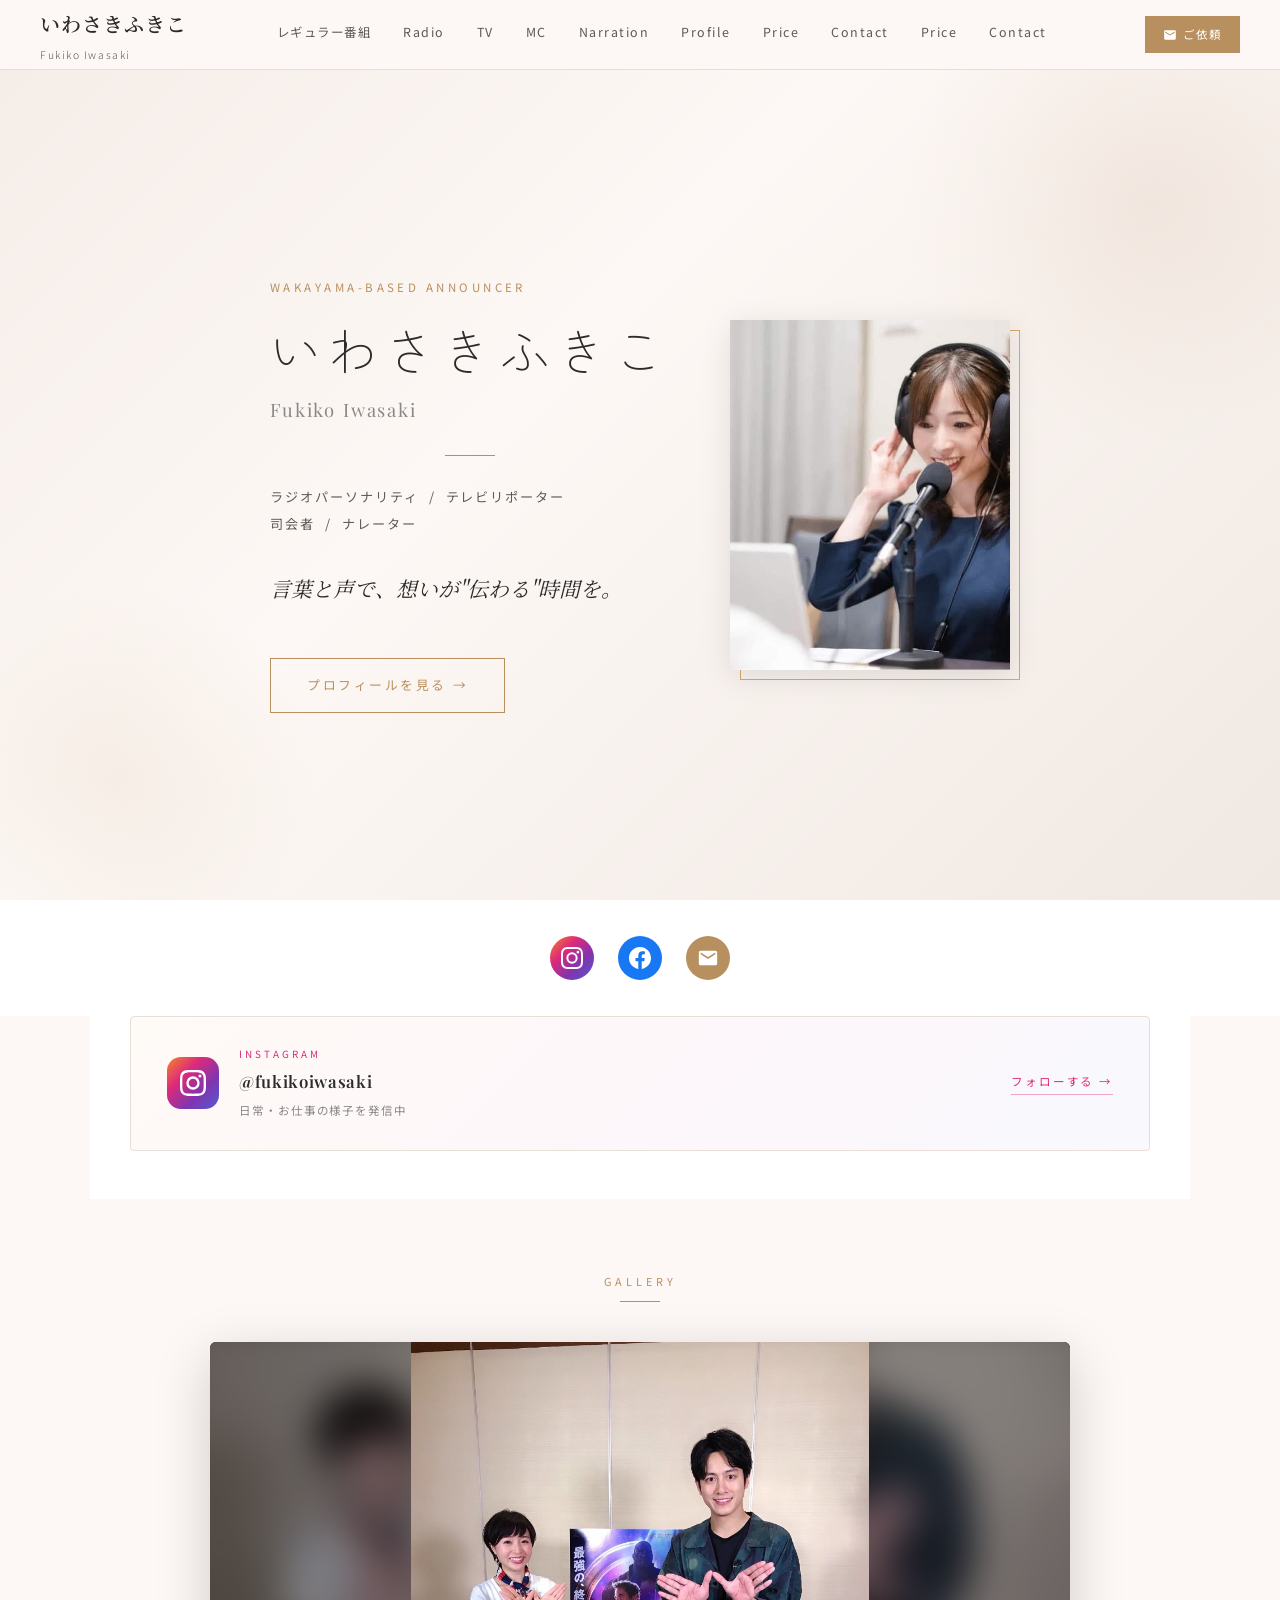
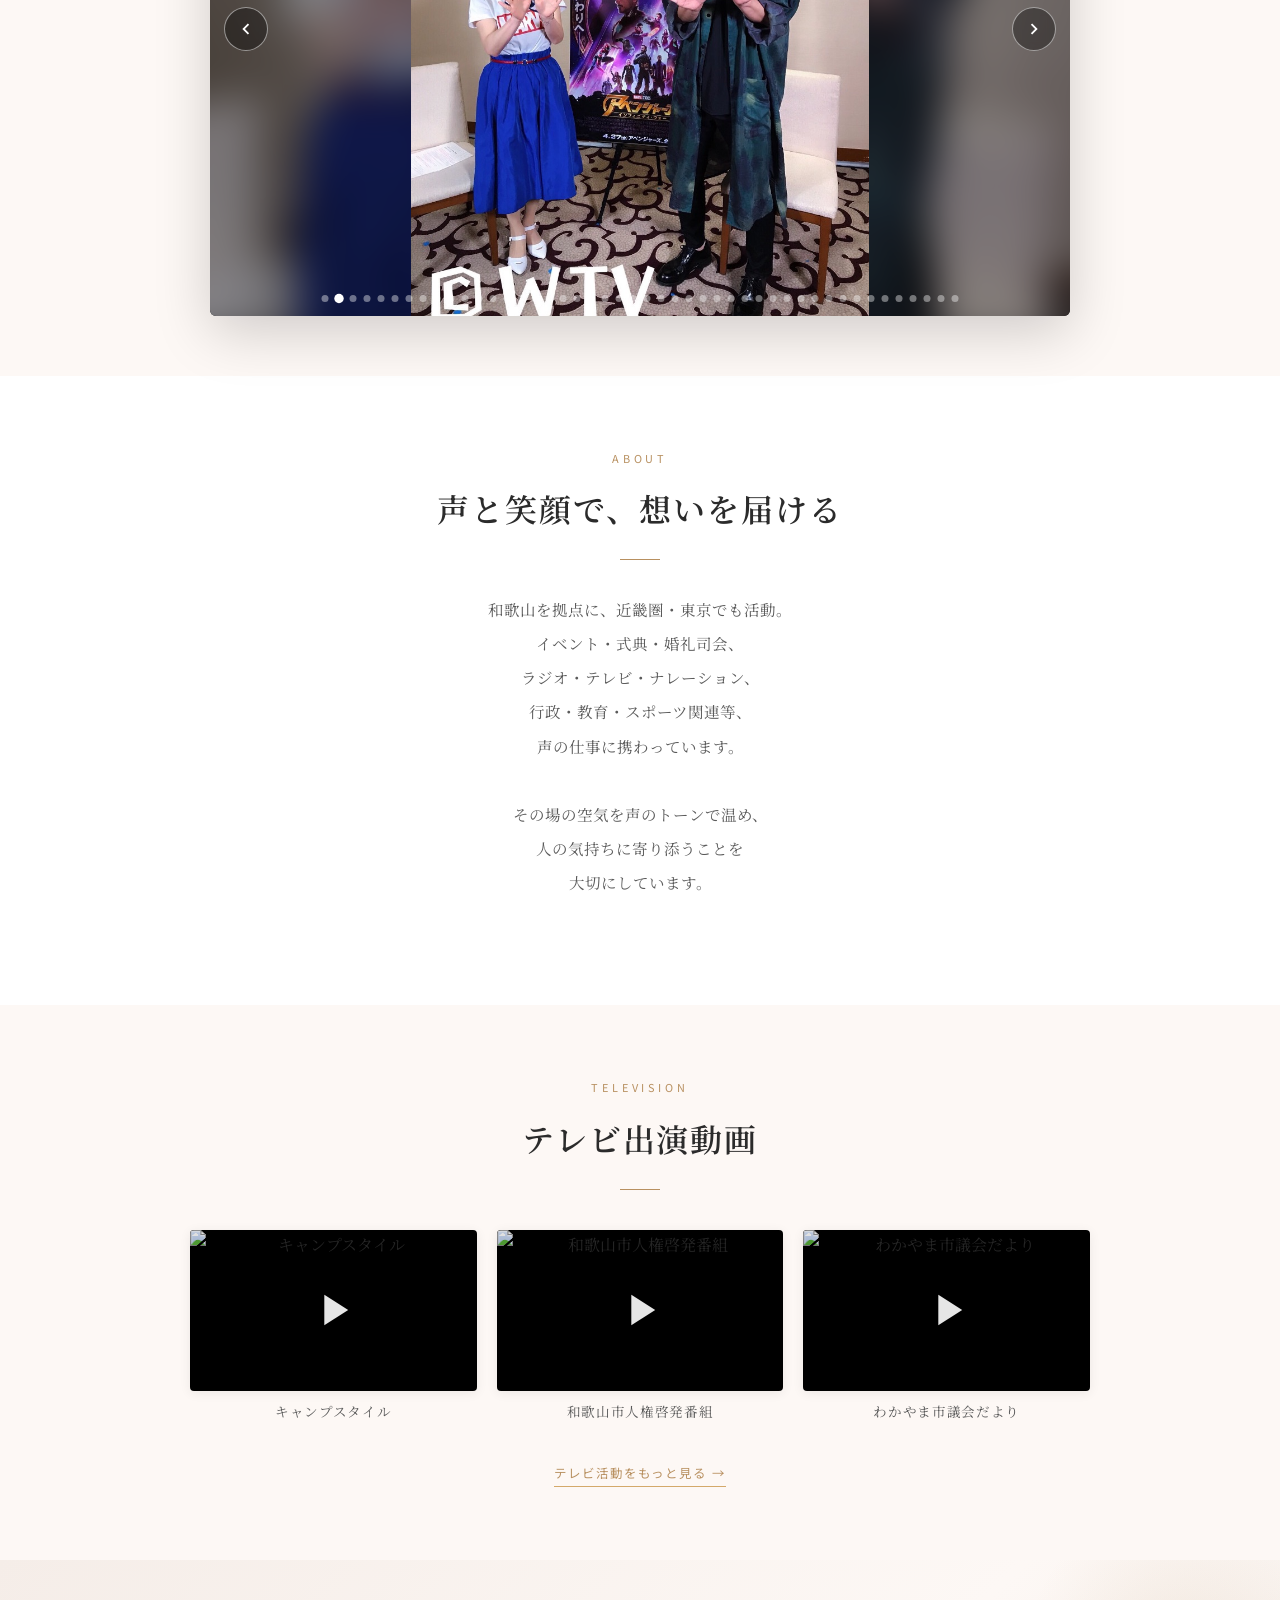
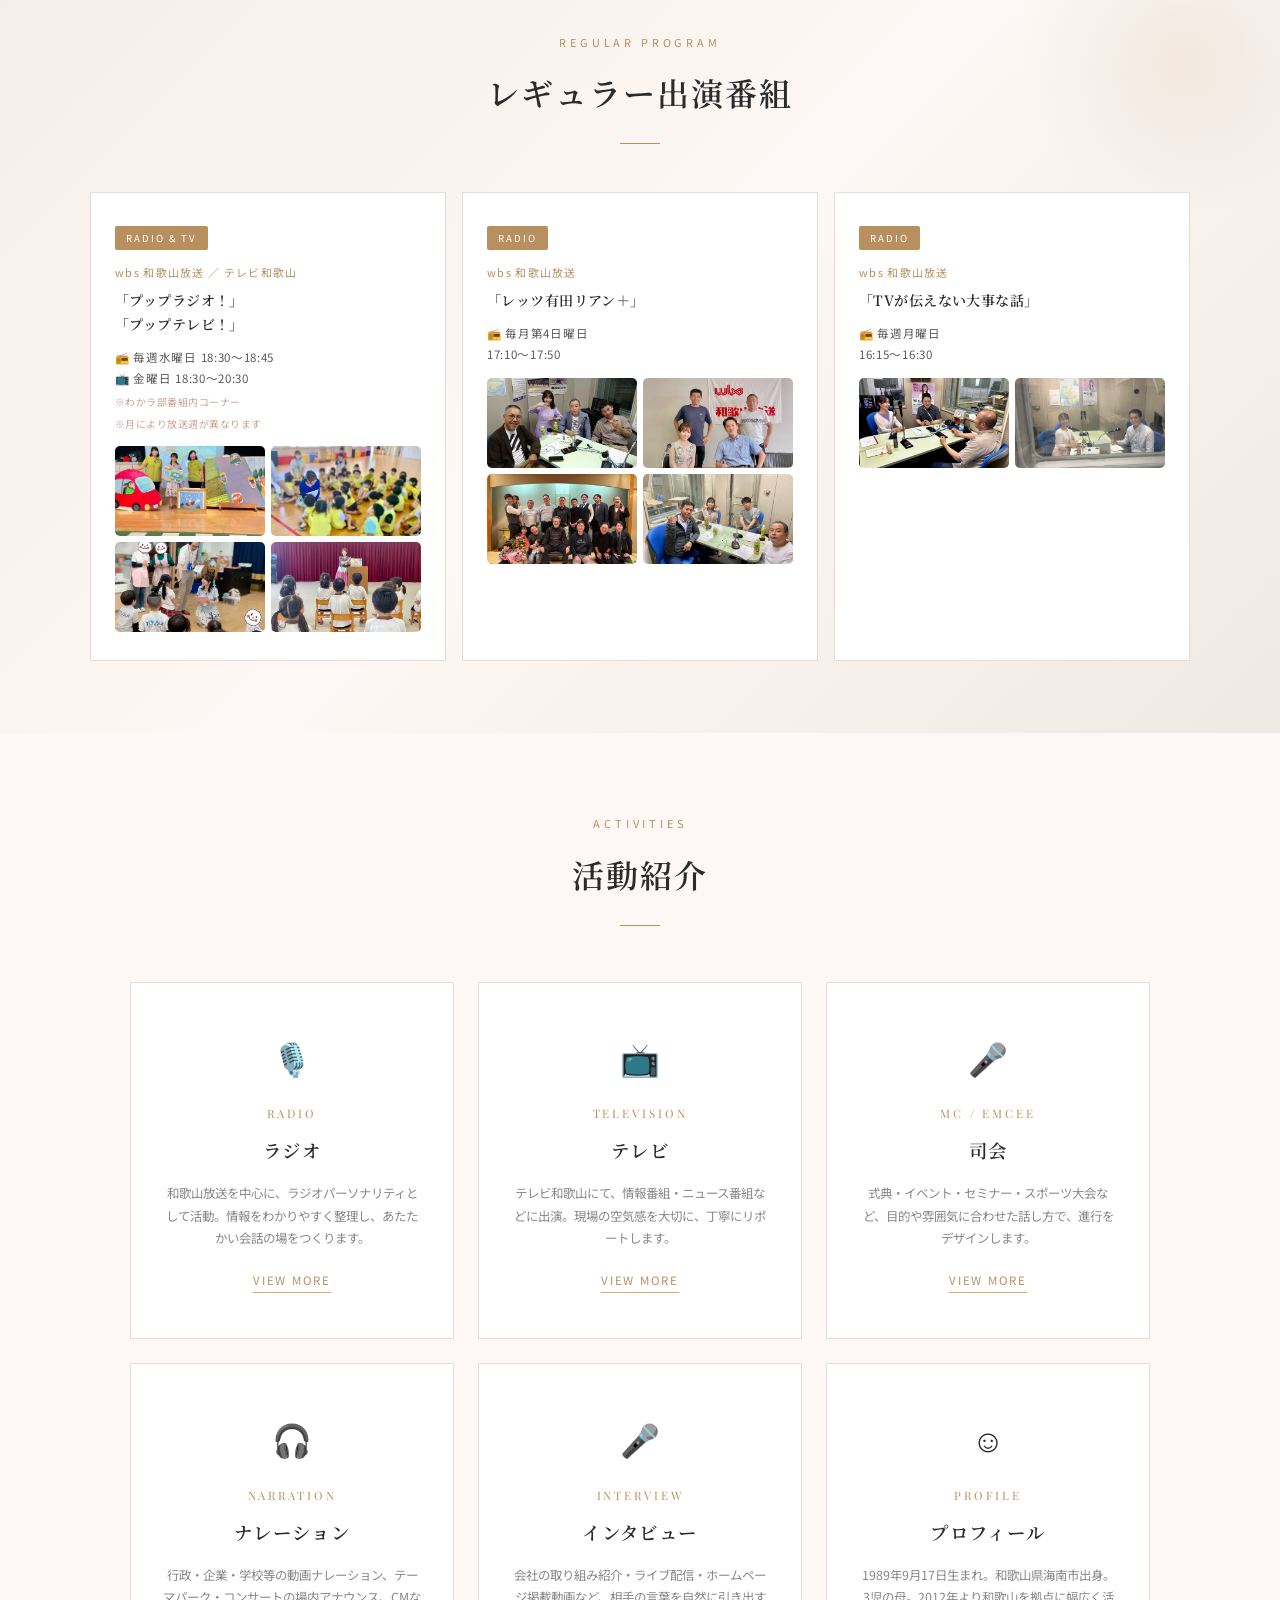
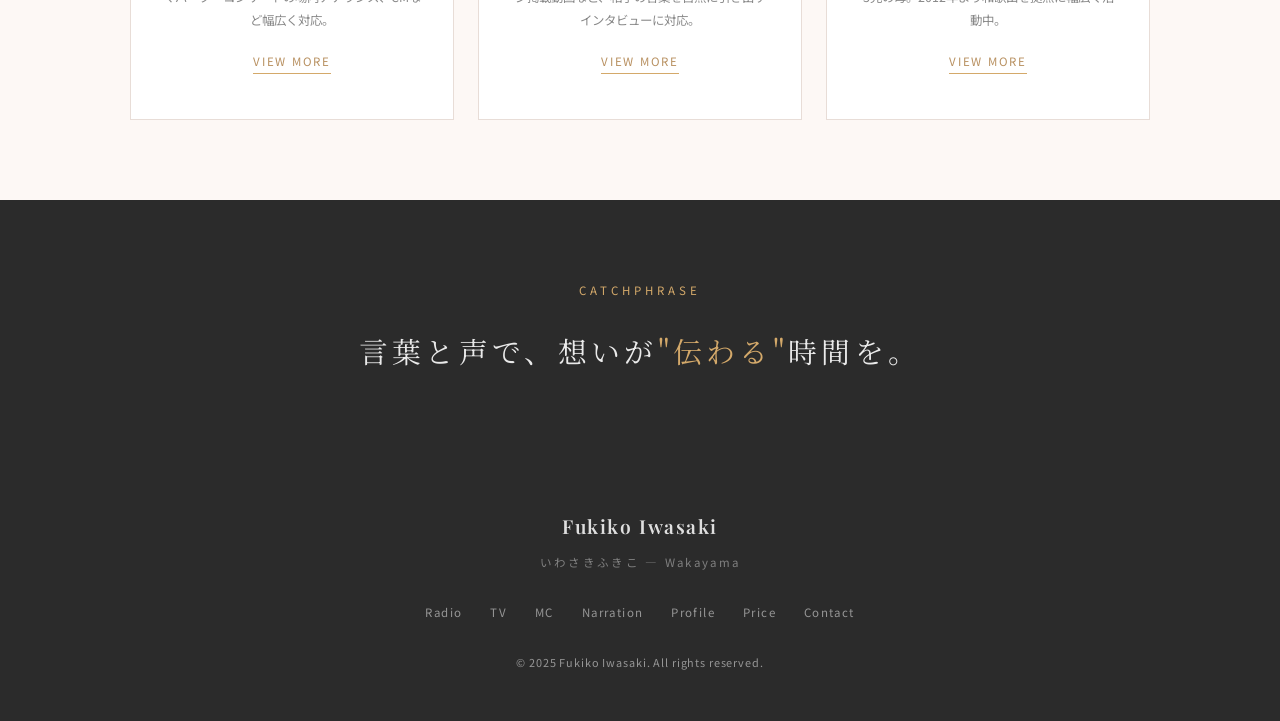
==== index.html @ 6295bc27 "fix: トップページの「じんわり」「そっと」を削除" ====
<!DOCTYPE html>
<html lang="ja">
<head>
  <meta charset="UTF-8">
  <meta name="viewport" content="width=device-width, initial-scale=1.0">
  <title>いわさきふきこ | ラジオパーソナリティ・テレビリポーター・司会者・ナレーター</title>
  <meta name="description" content="いわさきふきこ公式ウェブサイト。和歌山を拠点に、近畿圏・東京でも活動。ラジオパーソナリティ、テレビリポーター、司会者、ナレーターとして活動中。">
  <link rel="stylesheet" href="style.css">
</head>
<body>
  <!-- Navigation -->
  <nav class="site-nav" id="siteNav">
    <a href="index.html" class="nav-logo">
      いわさきふきこ
      <span>Fukiko Iwasaki</span>
    </a>
    <div class="nav-links">
      <a href="#regularProgram">レギュラー番組</a>
      <a href="radio.html">Radio</a>
      <a href="tv.html">TV</a>
      <a href="mc.html">MC</a>
      <a href="narration.html">Narration</a>
      <a href="profile.html">Profile</a>
      <a href="price.html">Price</a>
      <a href="contact.html">Contact</a>
      <a href="price.html">Price</a>
      <a href="contact.html">Contact</a>
    </div>
    <a href="contact.html" class="nav-cta"><svg xmlns="http://www.w3.org/2000/svg" viewBox="0 0 24 24"><path d="M20 4H4c-1.1 0-2 .9-2 2v12c0 1.1.9 2 2 2h16c1.1 0 2-.9 2-2V6c0-1.1-.9-2-2-2zm0 4l-8 5-8-5V6l8 5 8-5v2z"/></svg>ご依頼</a>
    <button class="nav-toggle" id="navToggle" aria-label="メニューを開く">
      <span></span><span></span><span></span>
    </button>
  </nav>
  <!-- Mobile Menu -->
  <div class="nav-mobile" id="navMobile">
    <a href="#regularProgram">Regular — レギュラー番組</a>
    <a href="radio.html">Radio — ラジオ</a>
    <a href="tv.html">TV — テレビ</a>
    <a href="mc.html">MC — 司会</a>
    <a href="narration.html">Narration — ナレーション</a>
    <a href="profile.html">Profile — プロフィール</a>
    <a href="price.html">Price — 料金</a>
    <a href="contact.html">Contact — お問い合わせ</a>
  </div>
  <div class="page-wrapper">
    <!-- Hero -->
    <section class="hero">
      <div class="hero-inner hero-with-photo">
        <div class="hero-text">
          <p class="hero-label">Wakayama-based Announcer</p>
          <h1 class="hero-name-jp">いわさきふきこ</h1>
          <p class="hero-name">Fukiko Iwasaki</p>
          <div class="hero-divider"></div>
          <p class="hero-roles">
            ラジオパーソナリティ &nbsp;/&nbsp; テレビリポーター<br>
            司会者 &nbsp;/&nbsp; ナレーター
          </p>
          <p class="hero-catchphrase">言葉と声で、想いが"伝わる"時間を。</p>
          <a href="profile.html" class="hero-cta">プロフィールを見る &rarr;</a>
        </div>
        <div class="hero-photo-wrap">
          <img src="profile-photo.jpg" alt="いわさきふきこ" class="hero-photo">
        </div>
      </div>
    </section>
    <!-- SNS Bar -->
    <div class="sns-bar">
      <a href="https://www.instagram.com/fukikoiwasaki/" class="sns-instagram" target="_blank" rel="noopener" aria-label="Instagram">
        <svg xmlns="http://www.w3.org/2000/svg" viewBox="0 0 24 24"><path d="M12 2.163c3.204 0 3.584.012 4.85.07 3.252.148 4.771 1.691 4.919 4.919.058 1.265.069 1.645.069 4.849 0 3.205-.012 3.584-.069 4.849-.149 3.225-1.664 4.771-4.919 4.919-1.266.058-1.644.07-4.85.07-3.204 0-3.584-.012-4.849-.07-3.26-.149-4.771-1.699-4.919-4.92-.058-1.265-.07-1.644-.07-4.849 0-3.204.013-3.583.07-4.849.149-3.227 1.664-4.771 4.919-4.919 1.266-.057 1.645-.069 4.849-.069zM12 0C8.741 0 8.333.014 7.053.072 2.695.272.273 2.69.073 7.052.014 8.333 0 8.741 0 12c0 3.259.014 3.668.072 4.948.2 4.358 2.618 6.78 6.98 6.98C8.333 23.986 8.741 24 12 24c3.259 0 3.668-.014 4.948-.072 4.354-.2 6.782-2.618 6.979-6.98.059-1.28.073-1.689.073-4.948 0-3.259-.014-3.667-.072-4.947-.196-4.354-2.617-6.78-6.979-6.98C15.668.014 15.259 0 12 0zm0 5.838a6.162 6.162 0 100 12.324 6.162 6.162 0 000-12.324zM12 16a4 4 0 110-8 4 4 0 010 8zm6.406-11.845a1.44 1.44 0 100 2.881 1.44 1.44 0 000-2.881z"/></svg>
      </a>
      <a href="https://www.facebook.com/fukikoiwasaki/" class="sns-facebook" target="_blank" rel="noopener" aria-label="Facebook">
        <svg xmlns="http://www.w3.org/2000/svg" viewBox="0 0 24 24"><path d="M24 12.073c0-6.627-5.373-12-12-12s-12 5.373-12 12c0 5.99 4.388 10.954 10.125 11.854v-8.385H7.078v-3.47h3.047V9.43c0-3.007 1.792-4.669 4.533-4.669 1.312 0 2.686.235 2.686.235v2.953H15.83c-1.491 0-1.956.925-1.956 1.874v2.25h3.328l-.532 3.47h-2.796v8.385C19.612 23.027 24 18.062 24 12.073z"/></svg>
      </a>
      <a href="mailto:fukikoiwasaki@yahoo.co.jp" class="sns-mail" aria-label="お問い合わせ">
        <svg xmlns="http://www.w3.org/2000/svg" viewBox="0 0 24 24"><path d="M20 4H4c-1.1 0-2 .9-2 2v12c0 1.1.9 2 2 2h16c1.1 0 2-.9 2-2V6c0-1.1-.9-2-2-2zm0 4l-8 5-8-5V6l8 5 8-5v2z"/></svg>
      </a>
    </div>

    <!-- Instagram Banner -->
    <section class="ig-banner-section fade-up">
      <a href="https://www.instagram.com/fukikoiwasaki/" target="_blank" rel="noopener" class="ig-banner-link">
        <span class="ig-banner-icon">
          <svg xmlns="http://www.w3.org/2000/svg" viewBox="0 0 24 24"><path d="M12 2.163c3.204 0 3.584.012 4.85.07 3.252.148 4.771 1.691 4.919 4.919.058 1.265.069 1.645.069 4.849 0 3.205-.012 3.584-.069 4.849-.149 3.225-1.664 4.771-4.919 4.919-1.266.058-1.644.07-4.85.07-3.204 0-3.584-.012-4.849-.07-3.26-.149-4.771-1.699-4.919-4.92-.058-1.265-.07-1.644-.07-4.849 0-3.204.013-3.583.07-4.849.149-3.227 1.664-4.771 4.919-4.919 1.266-.057 1.645-.069 4.849-.069zM12 0C8.741 0 8.333.014 7.053.072 2.695.272.273 2.69.073 7.052.014 8.333 0 8.741 0 12c0 3.259.014 3.668.072 4.948.2 4.358 2.618 6.78 6.98 6.98C8.333 23.986 8.741 24 12 24c3.259 0 3.668-.014 4.948-.072 4.354-.2 6.782-2.618 6.979-6.98.059-1.28.073-1.689.073-4.948 0-3.259-.014-3.667-.072-4.947-.196-4.354-2.617-6.78-6.979-6.98C15.668.014 15.259 0 12 0zm0 5.838a6.162 6.162 0 100 12.324 6.162 6.162 0 000-12.324zM12 16a4 4 0 110-8 4 4 0 010 8zm6.406-11.845a1.44 1.44 0 100 2.881 1.44 1.44 0 000-2.881z"/></svg>
        </span>
        <span class="ig-banner-text">
          <span class="ig-banner-label">Instagram</span>
          <span class="ig-banner-handle">@fukikoiwasaki</span>
          <span class="ig-banner-sub">日常・お仕事の様子を発信中</span>
        </span>
        <span class="ig-banner-cta">フォローする →</span>
      </a>
    </section>


    <!-- Photo Gallery -->
    <section class="photo-gallery">
      <div class="gallery-heading fade-up">
        <p class="section-label">Gallery</p>
        <div class="section-divider" style="margin: 0 auto 32px;"></div>
      </div>

      <!-- 自動スライドショー -->
      <div class="gs-slideshow" id="gallerySlideshow">
        <div class="gs-track" id="gsTrack">
          <div class="gs-slide" data-index="0"><img src="gallery-mc.jpg"         alt="イベント司会"></div>
          <div class="gs-slide" data-index="1"><img src="gallery-tv.jpg"          alt="テレビ出演"></div>
          <div class="gs-slide" data-index="2"><img src="gallery-picturebook.jpg" alt="絵本・交通安全教室"></div>
          <div class="gs-slide" data-index="3"><img src="gallery-festival.jpg"    alt="お祭り司会"></div>
          <div class="gs-slide" data-index="4"><img src="gallery-talk.jpg"        alt="トークイベント"></div>
          <div class="gs-slide" data-index="5"><img src="gallery-kids.jpg"        alt="こども園取材"></div>
          <div class="gs-slide" data-index="6"><img src="gallery-new1.jpg"        alt="講演"></div>
          <div class="gs-slide" data-index="7"><img src="gallery-new2.jpg"        alt="アドベンチャーワールド取材"></div>
          <div class="gs-slide" data-index="8"><img src="gallery-new3.jpg"        alt="婚礼司会"></div>
          <div class="gs-slide" data-index="9"><img src="gallery-new4.jpg"        alt="ラジオ収録"></div>
          <div class="gs-slide" data-index="10"><img src="gallery-new5.jpg"       alt="式典司会"></div>
          <div class="gs-slide" data-index="11"><img src="gallery-new6.jpg"       alt="ご当地キャラ集合イベント"></div>
          <div class="gs-slide" data-index="12"><img src="gallery-new7.jpg"       alt="マスコットキャラクターと"></div>
          <div class="gs-slide" data-index="13"><img src="gallery-new8.jpg"       alt="テレビ取材"></div>
          <div class="gs-slide" data-index="14"><img src="gallery-new9.jpg"       alt="イベント後ショット"></div>
          <div class="gs-slide" data-index="15"><img src="gallery-new10.jpg"      alt="トークイベント司会"></div>
          <div class="gs-slide" data-index="16"><img src="gallery-new11.jpg"      alt="ステージ司会"></div>
          <div class="gs-slide" data-index="17"><img src="gallery-new12.jpg"      alt="幼稚園 絵本読み聞かせ"></div>
          <div class="gs-slide" data-index="18"><img src="gallery-new13.jpg"      alt="KEYAKI Light Parade"></div>
          <div class="gs-slide" data-index="19"><img src="gallery-new14.jpg"      alt="えほんdeわっしょい"></div>
          <div class="gs-slide" data-index="20"><img src="gallery-new15.jpg"      alt="人権フェスタ司会"></div>
          <div class="gs-slide" data-index="21"><img src="gallery-new16.jpg"      alt="Light Parade 3人"></div>
          <div class="gs-slide" data-index="22"><img src="gallery-new17.jpg"      alt="夏祭り司会"></div>
          <div class="gs-slide" data-index="23"><img src="gallery-new18.jpg"      alt="幼稚園 絵本読み聞かせ2"></div>
          <div class="gs-slide" data-index="24"><img src="gallery-new19.jpg"      alt="イベント司会"></div>
          <div class="gs-slide" data-index="25"><img src="gallery-new20.jpg"      alt="トークイベント"></div>
          <div class="gs-slide" data-index="26"><img src="gallery-new21.jpg"      alt="SAGA2024 選手団結団式"></div>
          <div class="gs-slide" data-index="27"><img src="gallery-new22.jpg"      alt="イベント出演者と"></div>
          <div class="gs-slide" data-index="28"><img src="gallery-new23.jpg"      alt="式典・祝賀会司会"></div>
          <div class="gs-slide" data-index="29"><img src="gallery-new24.jpg"      alt="演者さんと2ショット"></div>
          <div class="gs-slide" data-index="30"><img src="gallery-new25.jpg"      alt="テレビ取材 屋外"></div>
          <div class="gs-slide" data-index="31"><img src="gallery-new26.jpg"      alt="撮影メンバーと集合"></div>
          <div class="gs-slide" data-index="32"><img src="gallery-new27.jpg"      alt="イベント参加者と集合"></div>
          <div class="gs-slide" data-index="33"><img src="gallery-new28.jpg"      alt="国民スポーツ大会 結団式司会"></div>
          <div class="gs-slide" data-index="34"><img src="gallery-new29.jpg"      alt="カイロスロケット打上げ応援会"></div>
          <div class="gs-slide" data-index="35"><img src="gallery-new30.jpg"      alt="講演会 ゲストと"></div>
          <div class="gs-slide" data-index="36"><img src="gallery-new31.jpg"       alt="キャンプ取材"></div>
          <div class="gs-slide" data-index="37"><img src="gallery-new32.jpg"       alt="原口文仁トークイベント司会"></div>
          <div class="gs-slide" data-index="38"><img src="gallery-new33.jpg"       alt="式典ステージ司会"></div>
          <div class="gs-slide" data-index="39"><img src="gallery-new34.jpg"       alt="こども体験フェスティバル司会"></div>
          <div class="gs-slide" data-index="40"><img src="gallery-new35.jpg"       alt="下津ふるさとまつり 浴衣司会"></div>
          <div class="gs-slide" data-index="41"><img src="gallery-new36.jpg"       alt="イベント司会"></div>
          <div class="gs-slide" data-index="42"><img src="gallery-new37.jpg"       alt="祝賀会会場 マイク"></div>
          <div class="gs-slide" data-index="43"><img src="gallery-new38.jpg"       alt="フェスタルーチェ点灯式 司会"></div>
          <div class="gs-slide" data-index="44"><img src="gallery-new39.jpg"       alt="夏祭り 浴衣司会 笑顔"></div>
          <div class="gs-slide" data-index="45"><img src="gallery-new40.jpg"       alt="結成60周年記念祝賀会 会場"></div>
        </div>
        <!-- Prev / Next ボタン -->
        <button class="gs-btn gs-prev" id="gsPrev" aria-label="前へ">
          <svg viewBox="0 0 24 24"><path d="M15.41 7.41L14 6l-6 6 6 6 1.41-1.41L10.83 12z"/></svg>
        </button>
        <button class="gs-btn gs-next" id="gsNext" aria-label="次へ">
          <svg viewBox="0 0 24 24"><path d="M10 6L8.59 7.41 13.17 12l-4.58 4.59L10 18l6-6z"/></svg>
        </button>
        <!-- ドットインジケーター -->
        <div class="gs-dots" id="gsDots"></div>
      </div><!-- /.gs-slideshow -->
    </section>
    <!-- About -->
    <section style="background: #fff; padding: 72px 40px; text-align: center;">
      <div style="max-width: 680px; margin: 0 auto;" class="fade-up">
        <p class="section-label">About</p>
        <h2 class="section-title">声と笑顔で、想いを届ける</h2>
        <div class="section-divider" style="margin: 0 auto 32px;"></div>
        <p style="font-family: var(--font-serif); font-size: 0.97rem; line-height: 2.2; color: var(--color-mid);">
          和歌山を拠点に、近畿圏・東京でも活動。<br>
          イベント・式典・婚礼司会、<br>
          ラジオ・テレビ・ナレーション、<br>
          行政・教育・スポーツ関連等、<br>
          声の仕事に携わっています。<br><br>
          その場の空気を声のトーンで温め、<br>
          人の気持ちに寄り添うことを<br>
          大切にしています。<br><br>

        </p>
      </div>
    </section>
    <!-- TV Videos Section -->
    <section class="tv-videos-section fade-up">
      <div class="tv-videos-inner">
        <div class="tv-videos-heading">
          <p class="section-label">Television</p>
          <h2 class="section-title">テレビ出演動画</h2>
          <div class="section-divider" style="margin: 0 auto 40px;"></div>
        </div>
        <div class="tv-videos-grid">
          <a href="https://www.youtube.com/watch?v=9A5TrzxGMJI" target="_blank" rel="noopener" class="tv-video-item">
            <div class="tv-video-thumb">
              <img src="https://img.youtube.com/vi/9A5TrzxGMJI/mqdefault.jpg" alt="キャンプスタイル" loading="lazy">
              <span class="tv-video-play"><svg viewBox="0 0 24 24"><path d="M8 5v14l11-7z"/></svg></span>
            </div>
            <p class="tv-video-title">キャンプスタイル</p>
          </a>
          <a href="https://www.youtube.com/watch?v=K-tqd8kONOc" target="_blank" rel="noopener" class="tv-video-item">
            <div class="tv-video-thumb">
              <img src="https://img.youtube.com/vi/K-tqd8kONOc/mqdefault.jpg" alt="和歌山市人権啓発番組" loading="lazy">
              <span class="tv-video-play"><svg viewBox="0 0 24 24"><path d="M8 5v14l11-7z"/></svg></span>
            </div>
            <p class="tv-video-title">和歌山市人権啓発番組</p>
          </a>
          <a href="https://www.youtube.com/watch?v=W4MtLorRg-Q" target="_blank" rel="noopener" class="tv-video-item">
            <div class="tv-video-thumb">
              <img src="https://img.youtube.com/vi/W4MtLorRg-Q/mqdefault.jpg" alt="わかやま市議会だより" loading="lazy">
              <span class="tv-video-play"><svg viewBox="0 0 24 24"><path d="M8 5v14l11-7z"/></svg></span>
            </div>
            <p class="tv-video-title">わかやま市議会だより</p>
          </a>
        </div>
        <div style="text-align:center; margin-top: 36px;">
          <a href="tv.html" class="tv-videos-more">テレビ活動をもっと見る &rarr;</a>
        </div>
      </div>
    </section>

    <!-- Regular Program Section -->
    <section class="regular-program-section" id="regularProgram">
      <div class="regular-program-inner">
        <div class="regular-program-heading fade-up">
          <p class="section-label">Regular Program</p>
          <h2 class="section-title">レギュラー出演番組</h2>
          <div class="section-divider" style="margin: 0 auto;"></div>
        </div>

        <!-- 番組カード3枚（クリックでモーダルオープン） -->
        <div class="program-trigger-area">

          <!-- プップ（ラジオ＋TV） -->
          <div class="program-trigger-card fade-up" id="triggerPupp">
            <span class="ptc-badge b-radio">RADIO &amp; TV</span>
            <p class="ptc-station">wbs 和歌山放送 ／ テレビ和歌山</p>
            <p class="ptc-title">「プップラジオ！」<br>「プップテレビ！」</p>
            <p class="ptc-airtime">📻 毎週水曜日 18:30〜18:45<br>📺 金曜日 18:30〜20:30</p>
            <p class="ptc-note">※わかラ部番組内コーナー</p>
            <p class="ptc-note">※月により放送週が異なります</p>
            <div class="ptc-photos">
              <img src="pupp-photo-1.jpg" alt="和歌山県交通安全教室講師　島田先生　西浦先生" loading="lazy">
              <img src="pupp-photo-2.jpg" alt="こどもたちへのインタビュー" loading="lazy">
              <img src="pupp-photo-3.jpg" alt="こどもたちへのインタビュー" loading="lazy">
              <img src="pupp-photo-4.jpg" alt="交通安全紙芝居" loading="lazy">
            </div>
          </div>

          <!-- レッツ有田リアン -->
          <div class="program-trigger-card fade-up" id="triggerArida">
            <span class="ptc-badge b-radio">RADIO</span>
            <p class="ptc-station">wbs 和歌山放送</p>
            <p class="ptc-title">「レッツ有田リアン＋」</p>
            <p class="ptc-airtime">📻 毎月第4日曜日<br>17:10〜17:50</p>
            <div class="ptc-photos">
              <img src="arida-photo-1.jpg" alt="レッツ有田リアン スタジオ収録" loading="lazy">
              <img src="arida-photo-2.jpg" alt="レッツ有田リアン wbs" loading="lazy">
              <img src="arida-photo-3.jpg" alt="レッツ有田リアン 集合写真" loading="lazy">
              <img src="arida-photo-4.jpg" alt="レッツ有田リアン スタジオ2" loading="lazy">
            </div>
          </div>

          <!-- TVが伝えない大事な話 -->
          <div class="program-trigger-card assist-card fade-up" id="triggerTV">
            <span class="ptc-badge b-radio">RADIO</span>
            <p class="ptc-station">wbs 和歌山放送</p>
            <p class="ptc-title">「TVが伝えない大事な話」</p>
            <p class="ptc-airtime">📻 毎週月曜日<br>16:15〜16:30</p>
            <div class="ptc-photos">
              <img src="tv-photo-1.jpg" alt="ラジオ収録風景" loading="lazy">
              <img src="tv-photo-2.jpg" alt="ゲストの皆さんと" loading="lazy">
            </div>
          </div>

        </div>


      </div>
    </section>

    <!-- Category Cards -->
    <section class="categories">
      <div class="categories-heading fade-up">
        <p class="section-label">Activities</p>
        <h2 class="section-title">活動紹介</h2>
        <div class="section-divider" style="margin: 0 auto;"></div>
      </div>
      <div class="categories-grid">
        <a href="radio.html" class="cat-card fade-up">
          <span class="cat-card-icon">🎙️</span>
          <p class="cat-card-en">Radio</p>
          <h3 class="cat-card-title">ラジオ</h3>
          <p class="cat-card-desc">和歌山放送を中心に、ラジオパーソナリティとして活動。情報をわかりやすく整理し、あたたかい会話の場をつくります。</p>
          <span class="cat-card-arrow">VIEW MORE</span>
        </a>
        <a href="tv.html" class="cat-card fade-up">
          <span class="cat-card-icon">📺</span>
          <p class="cat-card-en">Television</p>
          <h3 class="cat-card-title">テレビ</h3>
          <p class="cat-card-desc">テレビ和歌山にて、情報番組・ニュース番組などに出演。現場の空気感を大切に、丁寧にリポートします。</p>
          <span class="cat-card-arrow">VIEW MORE</span>
        </a>
        <a href="mc.html" class="cat-card fade-up">
          <span class="cat-card-icon">🎤</span>
          <p class="cat-card-en">MC / Emcee</p>
          <h3 class="cat-card-title">司会</h3>
          <p class="cat-card-desc">式典・イベント・セミナー・スポーツ大会など、目的や雰囲気に合わせた話し方で、進行をデザインします。</p>
          <span class="cat-card-arrow">VIEW MORE</span>
        </a>
        <a href="narration.html" class="cat-card fade-up">
          <span class="cat-card-icon">🎧</span>
          <p class="cat-card-en">Narration</p>
          <h3 class="cat-card-title">ナレーション</h3>
          <p class="cat-card-desc">行政・企業・学校等の動画ナレーション、テーマパーク・コンサートの場内アナウンス、CMなど幅広く対応。</p>
          <span class="cat-card-arrow">VIEW MORE</span>
        </a>
        <a href="interview.html" class="cat-card fade-up">
          <span class="cat-card-icon">🎤</span>
          <p class="cat-card-en">Interview</p>
          <h3 class="cat-card-title">インタビュー</h3>
          <p class="cat-card-desc">会社の取り組み紹介・ライブ配信・ホームページ掲載動画など、相手の言葉を自然に引き出すインタビューに対応。</p>
          <span class="cat-card-arrow">VIEW MORE</span>
        </a>

        <a href="profile.html" class="cat-card fade-up">
          <span class="cat-card-icon">☺️</span>
          <p class="cat-card-en">Profile</p>
          <h3 class="cat-card-title">プロフィール</h3>
          <p class="cat-card-desc">1989年9月17日生まれ。和歌山県海南市出身。3児の母。2012年より和歌山を拠点に幅広く活動中。</p>
          <span class="cat-card-arrow">VIEW MORE</span>
        </a>
      </div>
    </section>
    <!-- Catchphrase Banner -->
    <section style="background: var(--color-charcoal); padding: 80px 40px; text-align: center;">
      <div class="fade-up">
        <p style="font-family: var(--font-sans); font-size: 0.72rem; letter-spacing: 0.35em; color: var(--color-gold-lt); margin-bottom: 20px;">CATCHPHRASE</p>
        <p style="font-family: var(--font-serif); font-size: clamp(1.2rem, 3vw, 1.8rem); color: rgba(255,255,255,0.9); letter-spacing: 0.15em; line-height: 2;">
          言葉と声で、想いが<span style="color: var(--color-gold-lt);">"伝わる"</span>時間を。
        </p>
      </div>
    </section>
  </div>
  <!-- Footer -->
  <footer class="site-footer">
    <p class="footer-name">Fukiko Iwasaki</p>
    <p class="footer-title">いわさきふきこ — Wakayama</p>
    <nav class="footer-links">
      <a href="radio.html">Radio</a>
      <a href="tv.html">TV</a>
      <a href="mc.html">MC</a>
      <a href="narration.html">Narration</a>
      <a href="profile.html">Profile</a>
      <a href="price.html">Price</a>
      <a href="contact.html">Contact</a>
    </nav>
    <p class="footer-copy">&copy; 2025 Fukiko Iwasaki. All rights reserved.</p>
  </footer>
  <!-- Regular Program Modal -->
  <div class="program-modal-overlay" id="programModalOverlay">
    <div class="program-modal" id="programModal">

      <!-- ヘッダー -->
      <div class="program-modal-header">
        <div class="program-modal-header-text">
          <span class="program-modal-header-en">Regular Program</span>
          <span class="program-modal-header-ja">レギュラー出演番組</span>
        </div>
        <button class="program-modal-close" id="closeProgramModal" aria-label="閉じる">&times;</button>
      </div>

      <!-- コンテンツ -->
      <div class="program-modal-body">

        <!-- プップ（ラジオ・テレビ 2行） -->
        <div class="modal-pupp-wrap">
          <!-- ラジオ行 -->
          <div class="modal-pupp-row">
            <div class="modal-pupp-info">
              <span class="modal-pupp-badge b-radio">RADIO</span>
              <p class="modal-pupp-station">wbs 和歌山放送</p>
              <p class="modal-pupp-title">「プップラジオ！〜たのしくこうつうあんぜん〜」</p>
            </div>
            <div class="modal-pupp-airtime">
              <p class="modal-pupp-day">毎週水曜日</p>
              <p class="modal-pupp-time">18:30 〜 18:45</p>
            </div>
          </div>
          <!-- ラジオ写真 -->
          <div class="modal-pupp-photos">
            <img src="pupp-photo-2.jpg" alt="こどもたちへのインタビュー" loading="lazy">
            <img src="pupp-photo-3.jpg" alt="こどもたちへのインタビュー" loading="lazy">
          </div>
          <!-- テレビ行 -->
          <div class="modal-pupp-row">
            <div class="modal-pupp-info">
              <span class="modal-pupp-badge b-tv">TV</span>
              <p class="modal-pupp-station">テレビ和歌山「わかラ部」</p>
              <p class="modal-pupp-title">「プップテレビ！〜たのしくこうつうあんぜん〜」</p>
              <p class="modal-pupp-note">※わかラ部番組内コーナー</p>
              <p class="modal-pupp-note modal-pupp-note--caution">※月により放送週が異なります</p>
            </div>
            <div class="modal-pupp-airtime">
              <p class="modal-pupp-day">金曜日</p>
              <p class="modal-pupp-time">18:30 〜 20:30</p>
            </div>
          </div>
          <!-- テレビ写真 -->
          <div class="modal-pupp-photos">
            <img src="pupp-photo-1.jpg" alt="和歌山県交通安全教室講師　島田先生　西浦先生" loading="lazy">
            <img src="pupp-photo-4.jpg" alt="交通安全紙芝居" loading="lazy">
          </div>
        </div>

        <!-- レッツ有田リアン ＋ TVが伝えない（横2列） -->
        <div class="modal-card-grid">

          <div class="modal-card radio-card">
            <span class="modal-card-badge b-radio">RADIO</span>
            <p class="modal-card-station">wbs 和歌山放送</p>
            <p class="modal-card-title">「レッツ有田リアン＋」</p>
            <p class="modal-card-airtime">毎月第4日曜日<br>17:10 〜 17:50</p>
          </div>

          <div class="modal-card assist-card">
            <span class="modal-card-badge b-radio">RADIO</span>
            <p class="modal-card-station">wbs 和歌山放送</p>
            <p class="modal-card-title">「TVが伝えない大事な話」</p>
            <p class="modal-card-airtime">毎週月曜日<br>16:15 〜 16:30</p>
          </div>

        </div>
      </div><!-- /.program-modal-body -->
    </div><!-- /.program-modal -->
  </div><!-- /.program-modal-overlay -->

  <!-- Enhanced Lightbox -->
  <div class="gallery-lightbox" id="galleryLightbox">
    <div class="glb-backdrop" id="glbBackdrop"></div>
    <div class="glb-content">
      <button class="glb-close" id="lightboxClose">
        <svg viewBox="0 0 24 24"><path d="M19 6.41L17.59 5 12 10.59 6.41 5 5 6.41 10.59 12 5 17.59 6.41 19 12 13.41 17.59 19 19 17.59 13.41 12z"/></svg>
      </button>
      <button class="glb-nav glb-prev" id="lightboxPrev">
        <svg viewBox="0 0 24 24"><path d="M15.41 7.41L14 6l-6 6 6 6 1.41-1.41L10.83 12z"/></svg>
      </button>
      <div class="glb-img-wrap">
        <img src="" alt="" id="lightboxImg">
      </div>
      <button class="glb-nav glb-next" id="lightboxNext">
        <svg viewBox="0 0 24 24"><path d="M10 6L8.59 7.41 13.17 12l-4.58 4.59L10 18l6-6z"/></svg>
      </button>
      <div class="glb-footer">
        <p class="glb-caption" id="lightboxCaption"></p>
        <span class="glb-counter" id="lightboxCounter"></span>
      </div>
    </div>
  </div>
  <script>

    // ============================================================
    //  Regular Program Modal
    // ============================================================
    //  番組カード写真ライトボックス
    // ============================================================
    (function() {
      const lightbox  = document.getElementById('galleryLightbox');
      const lbImg     = document.getElementById('lightboxImg');
      const lbCaption = document.getElementById('lightboxCaption');
      const lbCounter = document.getElementById('lightboxCounter');
      const lbClose   = document.getElementById('lightboxClose');
      const lbPrev    = document.getElementById('lightboxPrev');
      const lbNext    = document.getElementById('lightboxNext');
      const lbBackdrop = document.getElementById('glbBackdrop');

      // カード内すべての .ptc-photos img を1つの配列にまとめる
      let ptcImgs = [];
      let ptcIndex = 0;

      function buildPtcList() {
        ptcImgs = [...document.querySelectorAll('.ptc-photos img')];
      }

      function openPtcLightbox(index) {
        buildPtcList();
        if (!ptcImgs[index]) return;
        ptcIndex = index;
        lbImg.src     = ptcImgs[index].src;
        lbImg.alt     = ptcImgs[index].alt;
        lbCaption.textContent = '';
        lbCounter.textContent = (ptcIndex + 1) + ' / ' + ptcImgs.length;
        lightbox.classList.add('active');
        document.body.style.overflow = 'hidden';
      }
      function closePtcLightbox() {
        lightbox.classList.remove('active');
        document.body.style.overflow = '';
      }
      function showPtcPrev() {
        buildPtcList();
        openPtcLightbox((ptcIndex - 1 + ptcImgs.length) % ptcImgs.length);
      }
      function showPtcNext() {
        buildPtcList();
        openPtcLightbox((ptcIndex + 1) % ptcImgs.length);
      }

      // 各写真にクリックイベントを付与（カード全体クリックは無効）
      document.querySelectorAll('.program-trigger-card').forEach(card => {
        // カード全体クリックは何もしない（伝播を止める）
        card.style.cursor = 'default';
      });
      document.querySelectorAll('.ptc-photos img').forEach((img, i) => {
        img.style.cursor = 'zoom-in';
        img.addEventListener('click', (e) => {
          e.stopPropagation();
          buildPtcList();
          const idx = ptcImgs.indexOf(img);
          openPtcLightbox(idx >= 0 ? idx : i);
        });
      });

      // ライトボックスが既にギャラリー用に使われている場合と共存するため
      // close/prev/next は既存のものをそのまま流用
      // ただし ptc用として上書きして動作させる
      lbClose.addEventListener('click', (e)  => { e.stopPropagation(); closePtcLightbox(); });
      lbBackdrop.addEventListener('click', ()  => closePtcLightbox());
      lbPrev.addEventListener('click', (e)    => { e.stopPropagation(); showPtcPrev(); });
      lbNext.addEventListener('click', (e)    => { e.stopPropagation(); showPtcNext(); });

      document.addEventListener('keydown', (e) => {
        if (!lightbox.classList.contains('active')) return;
        if (e.key === 'Escape')     closePtcLightbox();
        if (e.key === 'ArrowLeft')  showPtcPrev();
        if (e.key === 'ArrowRight') showPtcNext();
      });

      // スワイプ対応
      let txStart = 0;
      lightbox.addEventListener('touchstart', (e) => { txStart = e.touches[0].clientX; }, { passive: true });
      lightbox.addEventListener('touchend',   (e) => {
        const dx = e.changedTouches[0].clientX - txStart;
        if (Math.abs(dx) > 50) dx < 0 ? showPtcNext() : showPtcPrev();
      });
    })();

    // ============================================================
    //  Gallery Slideshow（自動スライド＋ライトボックス）
    // ============================================================
    (function() {
      const track    = document.getElementById('gsTrack');
      const slides   = [...track.querySelectorAll('.gs-slide')];
      const dotsWrap = document.getElementById('gsDots');
      const btnPrev  = document.getElementById('gsPrev');
      const btnNext  = document.getElementById('gsNext');
      const lightbox  = document.getElementById('galleryLightbox');
      const lbImg     = document.getElementById('lightboxImg');
      const lbCaption = document.getElementById('lightboxCaption');
      const lbCounter = document.getElementById('lightboxCounter');
      const lbClose   = document.getElementById('lightboxClose');
      const lbPrev    = document.getElementById('lightboxPrev');
      const lbNext    = document.getElementById('lightboxNext');
      const lbBackdrop = document.getElementById('glbBackdrop');

      const TOTAL    = slides.length;
      const INTERVAL = 4000; // 4秒ごとに切り替え
      let current    = 0;
      let timer      = null;
      let isLbOpen   = false;

      // ---- ドット生成 ----
      slides.forEach((_, i) => {
        const d = document.createElement('button');
        d.className = 'gs-dot' + (i === 0 ? ' active' : '');
        d.setAttribute('aria-label', (i + 1) + '枚目');
        d.addEventListener('click', () => goTo(i));
        dotsWrap.appendChild(d);
      });
      const dots = [...dotsWrap.querySelectorAll('.gs-dot')];

      // ---- スライド切り替え ----
      function goTo(index, dir) {
        const prev = current;
        current = (index + TOTAL) % TOTAL;
        if (prev === current) return;

        const leaving  = slides[prev];
        const entering = slides[current];
        const d = (dir !== undefined) ? dir : (current > prev ? 1 : -1);

        entering.classList.add(d > 0 ? 'gs-enter-right' : 'gs-enter-left');
        entering.classList.add('gs-active-next');

        requestAnimationFrame(() => {
          requestAnimationFrame(() => {
            leaving.classList.add(d > 0 ? 'gs-leave-left' : 'gs-leave-right');
            entering.classList.remove('gs-enter-right', 'gs-enter-left');
            entering.classList.add('gs-active');
            entering.classList.remove('gs-active-next');

            leaving.addEventListener('transitionend', () => {
              leaving.classList.remove('gs-active', 'gs-leave-left', 'gs-leave-right');
            }, { once: true });
          });
        });

        dots.forEach((d, i) => d.classList.toggle('active', i === current));
      }

      // 最初の1枚をアクティブに
      slides[0].classList.add('gs-active');

      // ---- 自動再生 ----
      function startAuto() {
        stopAuto();
        timer = setInterval(() => { if (!isLbOpen) goTo(current + 1, 1); }, INTERVAL);
      }
      function stopAuto() {
        if (timer) { clearInterval(timer); timer = null; }
      }

      btnPrev.addEventListener('click', () => { goTo(current - 1, -1); startAuto(); });
      btnNext.addEventListener('click', () => { goTo(current + 1,  1); startAuto(); });

      // ホバー中は止める
      const wrap = document.getElementById('gallerySlideshow');
      wrap.addEventListener('mouseenter', stopAuto);
      wrap.addEventListener('mouseleave', startAuto);

      // タッチスワイプ
      let txStart = 0;
      wrap.addEventListener('touchstart', (e) => { txStart = e.touches[0].clientX; stopAuto(); }, { passive: true });
      wrap.addEventListener('touchend',   (e) => {
        const dx = e.changedTouches[0].clientX - txStart;
        if (Math.abs(dx) > 40) dx < 0 ? goTo(current + 1, 1) : goTo(current - 1, -1);
        startAuto();
      });

      // ---- ライトボックス ----
      function openLb(index) {
        isLbOpen = true;
        stopAuto();
        current = index;
        const img = slides[index].querySelector('img');
        lbImg.src = img.src;
        lbImg.alt = img.alt;
        lbCaption.textContent = '';
        lbCounter.textContent = (index + 1) + ' / ' + TOTAL;
        lightbox.classList.add('active');
        document.body.style.overflow = 'hidden';
      }
      function closeLb() {
        isLbOpen = false;
        lightbox.classList.remove('active');
        document.body.style.overflow = '';
        startAuto();
      }
      function lbPrevFn() { const i = (current - 1 + TOTAL) % TOTAL; goTo(i, -1); openLb(i); }
      function lbNextFn() { const i = (current + 1) % TOTAL;         goTo(i,  1); openLb(i); }

      // 写真クリック→ライトボックス
      slides.forEach((slide, i) => {
        slide.style.cursor = 'zoom-in';
        slide.addEventListener('click', () => openLb(i));
      });

      lbClose.addEventListener('click',   (e) => { e.stopPropagation(); closeLb(); });
      lbBackdrop.addEventListener('click', closeLb);
      lbPrev.addEventListener('click',    (e) => { e.stopPropagation(); lbPrevFn(); });
      lbNext.addEventListener('click',    (e) => { e.stopPropagation(); lbNextFn(); });

      document.addEventListener('keydown', (e) => {
        if (!isLbOpen) return;
        if (e.key === 'Escape')     closeLb();
        if (e.key === 'ArrowLeft')  lbPrevFn();
        if (e.key === 'ArrowRight') lbNextFn();
      });

      startAuto();
    })();
    // Nav scroll effect
    const nav = document.getElementById('siteNav');
    window.addEventListener('scroll', () => {
      nav.classList.toggle('scrolled', window.scrollY > 20);
    });
    // Hamburger menu
    const toggle = document.getElementById('navToggle');
    const mobileMenu = document.getElementById('navMobile');
    toggle.addEventListener('click', () => {
      toggle.classList.toggle('open');
      mobileMenu.classList.toggle('open');
    });
    // Scroll animations — fade-up & timeline
    const observer = new IntersectionObserver((entries) => {
      entries.forEach(e => {
        if (e.isIntersecting) {
          e.target.classList.add('visible');
          observer.unobserve(e.target);
        }
      });
    }, { threshold: 0.12 });
    document.querySelectorAll('.fade-up, .timeline-item').forEach(el => observer.observe(el));

    // Slideshow — ぼかし背景のCSS変数をスライドごとに設定
    document.querySelectorAll('.gs-slide').forEach(slide => {
      const img = slide.querySelector('img');
      if (img) {
        const setSrc = () => {
          slide.style.setProperty('--bg-src', 'url("' + img.src + '")');
        };
        if (img.complete) { setSrc(); } else { img.addEventListener('load', setSrc); }
      }
    });
  </script>
</body>
</html>
---- style.css ----
/* =============================================
   いわさきふきこ オフィシャルサイト
   Shared Stylesheet
   ============================================= */
@import url('https://fonts.googleapis.com/css2?family=Noto+Serif+JP:wght@300;400;500;600;700&family=Playfair+Display:ital,wght@0,400;0,600;1,400&family=Noto+Sans+JP:wght@300;400;500&family=Zen+Maru+Gothic:wght@300;400;500;700&display=swap');
/* =============================================
   CSS Variables
   ============================================= */
:root {
  --color-bg:        #fdf8f5;
  --color-surface:   #ffffff;
  --color-rose:      #e8c5b5;
  --color-rose-deep: #c9a090;
  --color-gold:      #b89060;
  --color-gold-lt:   #d4a96a;
  --color-charcoal:  #2b2b2b;
  --color-mid:       #5a5a5a;
  --color-light:     #888888;
  --color-divider:   #e8ddd7;
  --color-hero-bg:   #f5ede8;
  --font-serif:   'Noto Serif JP', 'Georgia', serif;
  --font-display: 'Playfair Display', 'Noto Serif JP', serif;
  --font-sans:    'Noto Sans JP', sans-serif;
  --font-round:   'Zen Maru Gothic', 'Noto Sans JP', sans-serif;
  --font-name-weight: 300;
  --nav-height: 70px;
  --max-width:  1100px;
  --radius:     4px;
  --shadow-sm:  0 2px 12px rgba(0,0,0,0.07);
  --shadow-md:  0 6px 30px rgba(0,0,0,0.10);
  --transition: 0.35s ease;
}
/* =============================================
   Reset & Base
   ============================================= */
*, *::before, *::after {
  box-sizing: border-box;
  margin: 0;
  padding: 0;
}
html {
  scroll-behavior: smooth;
  font-size: 16px;
}
body {
  font-family: var(--font-serif);
  background: var(--color-bg);
  color: var(--color-charcoal);
  line-height: 1.9;
  -webkit-font-smoothing: antialiased;
}
a {
  color: inherit;
  text-decoration: none;
}
img {
  max-width: 100%;
  display: block;
}
ul { list-style: none; }
/* =============================================
   Navigation
   ============================================= */
.site-nav {
  position: fixed;
  top: 0; left: 0; right: 0;
  height: var(--nav-height);
  background: rgba(253, 248, 245, 0.95);
  backdrop-filter: blur(8px);
  -webkit-backdrop-filter: blur(8px);
  border-bottom: 1px solid var(--color-divider);
  z-index: 1000;
  display: flex;
  align-items: center;
  justify-content: space-between;
  padding: 0 40px;
  transition: box-shadow var(--transition);
}
.site-nav.scrolled {
  box-shadow: var(--shadow-sm);
}
.nav-logo {
  font-family: var(--font-display);
  font-size: 1.25rem;
  font-weight: 600;
  color: var(--color-charcoal);
  letter-spacing: 0.05em;
  white-space: nowrap;
}
.nav-logo span {
  display: block;
  font-size: 0.65rem;
  font-family: var(--font-sans);
  font-weight: 300;
  letter-spacing: 0.15em;
  color: var(--color-mid);
  margin-top: 2px;
}
.nav-links {
  display: flex;
  gap: 32px;
  align-items: center;
}
.nav-links a {
  font-family: var(--font-sans);
  font-size: 0.78rem;
  font-weight: 400;
  letter-spacing: 0.12em;
  color: var(--color-mid);
  padding-bottom: 2px;
  border-bottom: 1px solid transparent;
  transition: color var(--transition), border-color var(--transition);
}
.nav-links a:hover,
.nav-links a.active {
  color: var(--color-charcoal);
  border-bottom-color: var(--color-gold);
}
/* Nav CTA Button */
.nav-cta {
  display: inline-flex;
  align-items: center;
  gap: 6px;
  padding: 8px 18px;
  background: var(--color-gold);
  color: #fff;
  font-family: var(--font-sans);
  font-size: 0.72rem;
  letter-spacing: 0.1em;
  border: none;
  transition: all var(--transition);
  white-space: nowrap;
  margin-left: 8px;
}
.nav-cta:hover {
  background: var(--color-rose-deep);
}
.nav-cta svg {
  width: 14px;
  height: 14px;
  fill: currentColor;
}
/* SNS Icons Section */
.sns-bar {
  display: flex;
  justify-content: center;
  align-items: center;
  gap: 24px;
  padding: 36px 20px;
  background: #fff;
}
.sns-bar a {
  display: flex;
  align-items: center;
  justify-content: center;
  width: 44px;
  height: 44px;
  border-radius: 50%;
  transition: transform var(--transition), box-shadow var(--transition);
}
.sns-bar a:hover {
  transform: translateY(-3px);
  box-shadow: 0 4px 16px rgba(0,0,0,0.12);
}
.sns-bar a svg {
  width: 22px;
  height: 22px;
}
.sns-instagram {
  background: linear-gradient(135deg, #f58529, #dd2a7b, #8134af, #515bd4);
}
.sns-instagram svg { fill: #fff; }
.sns-facebook {
  background: #1877f2;
}
.sns-facebook svg { fill: #fff; }
.sns-mail {
  background: var(--color-gold);
}
.sns-mail svg { fill: #fff; }
/* Hamburger */
.nav-toggle {
  display: none;
  flex-direction: column;
  gap: 5px;
  cursor: pointer;
  padding: 4px;
  background: none;
  border: none;
}
.nav-toggle span {
  display: block;
  width: 24px;
  height: 1.5px;
  background: var(--color-charcoal);
  transition: all 0.3s ease;
}
.nav-toggle.open span:nth-child(1) { transform: translateY(6.5px) rotate(45deg); }
.nav-toggle.open span:nth-child(2) { opacity: 0; }
.nav-toggle.open span:nth-child(3) { transform: translateY(-6.5px) rotate(-45deg); }
/* Mobile menu */
.nav-mobile {
  display: none;
  position: fixed;
  top: var(--nav-height);
  left: 0; right: 0;
  background: var(--color-bg);
  border-bottom: 1px solid var(--color-divider);
  padding: 24px 40px;
  z-index: 999;
  flex-direction: column;
  gap: 20px;
}
.nav-mobile.open { display: flex; }
.nav-mobile a {
  font-family: var(--font-sans);
  font-size: 0.9rem;
  letter-spacing: 0.1em;
  color: var(--color-charcoal);
  padding: 10px 0;
  border-bottom: 1px solid var(--color-divider);
}
/* =============================================
   Page Wrapper
   ============================================= */
.page-wrapper {
  padding-top: var(--nav-height);
  min-height: 100vh;
}
/* =============================================
   Hero (index page)
   ============================================= */
.hero {
  min-height: calc(100vh - var(--nav-height));
  background: linear-gradient(135deg, #f5ede8 0%, #fdf8f5 40%, #f0e8e2 100%);
  display: flex;
  align-items: center;
  justify-content: center;
  text-align: center;
  padding: 80px 40px 60px;
  position: relative;
  overflow: hidden;
}
.hero::before {
  content: '';
  position: absolute;
  top: -120px; right: -120px;
  width: 500px; height: 500px;
  border-radius: 50%;
  background: radial-gradient(circle, rgba(200,160,130,0.15), transparent 70%);
  pointer-events: none;
}
.hero::after {
  content: '';
  position: absolute;
  bottom: -80px; left: -80px;
  width: 400px; height: 400px;
  border-radius: 50%;
  background: radial-gradient(circle, rgba(184,144,96,0.10), transparent 70%);
  pointer-events: none;
}
.hero-inner {
  position: relative;
  z-index: 1;
  max-width: 700px;
}
.hero-label {
  font-family: var(--font-sans);
  font-size: 0.72rem;
  letter-spacing: 0.3em;
  color: var(--color-gold);
  text-transform: uppercase;
  margin-bottom: 20px;
  opacity: 0;
  animation: fadeUp 0.8s ease 0.2s forwards;
}
.hero-name-jp {
  font-family: var(--font-round);
  font-size: clamp(2.2rem, 5vw, 3.2rem);
  font-weight: var(--font-name-weight);
  color: var(--color-charcoal);
  letter-spacing: 0.12em;
  line-height: 1.2;
  white-space: nowrap;
  margin-bottom: 12px;
  opacity: 0;
  animation: fadeUp 0.8s ease 0.4s forwards;
}
.hero-name {
  font-family: var(--font-display);
  font-size: clamp(0.9rem, 2vw, 1.15rem);
  font-weight: 400;
  color: var(--color-light);
  letter-spacing: 0.1em;
  margin-bottom: 28px;
  opacity: 0;
  animation: fadeUp 0.8s ease 0.55s forwards;
}
.hero-divider {
  width: 50px;
  height: 1px;
  background: var(--color-gold);
  margin: 28px auto;
  opacity: 0;
  animation: fadeIn 0.8s ease 0.7s forwards;
}
.hero-roles {
  font-family: var(--font-sans);
  font-size: 0.82rem;
  letter-spacing: 0.15em;
  color: var(--color-mid);
  margin-bottom: 32px;
  line-height: 2;
  opacity: 0;
  animation: fadeUp 0.8s ease 0.75s forwards;
}
.hero-catchphrase {
  font-family: var(--font-serif);
  font-size: clamp(1rem, 2.5vw, 1.3rem);
  font-weight: 400;
  color: var(--color-charcoal);
  font-style: italic;
  margin-bottom: 50px;
  opacity: 0;
  animation: fadeUp 0.8s ease 0.9s forwards;
}
.hero-cta {
  display: inline-flex;
  align-items: center;
  gap: 10px;
  padding: 14px 36px;
  border: 1px solid var(--color-gold);
  color: var(--color-gold);
  font-family: var(--font-sans);
  font-size: 0.8rem;
  letter-spacing: 0.2em;
  transition: all var(--transition);
  opacity: 0;
  animation: fadeUp 0.8s ease 1.05s forwards;
}
.hero-cta:hover {
  background: var(--color-gold);
  color: #fff;
}
/* Hero with photo layout */
.hero-with-photo {
  display: grid;
  grid-template-columns: 1fr auto;
  gap: 60px;
  align-items: center;
  max-width: var(--max-width);
  text-align: left;
}
.hero-text {
  max-width: 520px;
}
.hero-photo-wrap {
  position: relative;
  opacity: 0;
  animation: fadeUp 0.8s ease 0.6s forwards;
}
.hero-photo-wrap::before {
  content: '';
  position: absolute;
  top: 10px; left: 10px;
  width: 100%; height: 100%;
  border: 1px solid var(--color-gold-lt);
  z-index: 0;
}
.hero-photo {
  position: relative;
  z-index: 1;
  width: 280px;
  aspect-ratio: 4 / 5;
  object-fit: cover;
  object-position: center top;
  filter: saturate(0.9) contrast(1.02);
  box-shadow: var(--shadow-md);
}
@media (max-width: 900px) {
  .hero-with-photo {
    grid-template-columns: 1fr;
    text-align: center;
    justify-items: center;
    gap: 40px;
  }
  .hero-text {
    max-width: 600px;
    order: 2;
  }
  .hero-photo-wrap {
    order: 1;
  }
  .hero-photo {
    width: 220px;
  }
}
@media (max-width: 640px) {
  .hero-photo {
    width: 180px;
  }
}
/* =============================================
   Section Page Hero (sub-pages)
   ============================================= */
.page-hero {
  background: linear-gradient(135deg, #f5ede8 0%, #fdf8f5 60%, #f0e8e2 100%);
  padding: 80px 40px 60px;
  text-align: center;
  border-bottom: 1px solid var(--color-divider);
}
.page-hero-en {
  font-family: var(--font-display);
  font-size: 0.75rem;
  letter-spacing: 0.35em;
  color: var(--color-gold);
  text-transform: uppercase;
  margin-bottom: 14px;
}
.page-hero-title {
  font-family: var(--font-serif);
  font-size: clamp(1.8rem, 4vw, 2.8rem);
  font-weight: 600;
  color: var(--color-charcoal);
  letter-spacing: 0.08em;
  margin-bottom: 16px;
}
.page-hero-sub {
  font-family: var(--font-sans);
  font-size: 0.85rem;
  color: var(--color-mid);
  letter-spacing: 0.1em;
  max-width: 600px;
  margin: 0 auto;
  line-height: 2;
}
/* =============================================
   Main Content Area
   ============================================= */
.content-area {
  max-width: var(--max-width);
  margin: 0 auto;
  padding: 80px 40px;
}
/* =============================================
   Section Heading
   ============================================= */
.section-label {
  font-family: var(--font-sans);
  font-size: 0.68rem;
  letter-spacing: 0.35em;
  color: var(--color-gold);
  text-transform: uppercase;
  margin-bottom: 10px;
}
.section-title {
  font-family: var(--font-serif);
  font-size: clamp(1.4rem, 3vw, 2rem);
  font-weight: 600;
  color: var(--color-charcoal);
  letter-spacing: 0.06em;
  margin-bottom: 20px;
}
.section-divider {
  width: 40px;
  height: 1px;
  background: var(--color-gold);
  margin-bottom: 32px;
}
.section-text {
  font-family: var(--font-serif);
  font-size: 0.95rem;
  line-height: 2.1;
  color: var(--color-mid);
  max-width: 720px;
  margin-bottom: 40px;
}
/* =============================================
   Category Cards (index grid)
   ============================================= */
.categories {
  max-width: var(--max-width);
  margin: 0 auto;
  padding: 80px 40px;
}
.categories-heading {
  text-align: center;
  margin-bottom: 56px;
}
.categories-grid {
  display: grid;
  grid-template-columns: repeat(3, 1fr);
  gap: 24px;
}
.cat-card {
  background: var(--color-surface);
  border: 1px solid var(--color-divider);
  padding: 44px 32px;
  text-align: center;
  transition: all var(--transition);
  cursor: pointer;
  position: relative;
  overflow: hidden;
}
.cat-card::before {
  content: '';
  position: absolute;
  bottom: 0; left: 0; right: 0;
  height: 2px;
  background: linear-gradient(90deg, var(--color-rose-deep), var(--color-gold));
  transform: scaleX(0);
  transition: transform var(--transition);
}
.cat-card:hover {
  box-shadow: var(--shadow-md);
  transform: translateY(-4px);
}
.cat-card:hover::before {
  transform: scaleX(1);
}
.cat-card-icon {
  font-size: 2rem;
  margin-bottom: 16px;
  display: block;
}
.cat-card-en {
  font-family: var(--font-display);
  font-size: 0.72rem;
  letter-spacing: 0.25em;
  color: var(--color-gold);
  text-transform: uppercase;
  margin-bottom: 8px;
}
.cat-card-title {
  font-family: var(--font-serif);
  font-size: 1.15rem;
  font-weight: 600;
  color: var(--color-charcoal);
  letter-spacing: 0.08em;
  margin-bottom: 14px;
}
.cat-card-desc {
  font-family: var(--font-sans);
  font-size: 0.78rem;
  color: var(--color-light);
  line-height: 1.8;
}
.cat-card-arrow {
  display: inline-block;
  margin-top: 20px;
  font-family: var(--font-sans);
  font-size: 0.72rem;
  letter-spacing: 0.15em;
  color: var(--color-gold);
  border-bottom: 1px solid var(--color-gold-lt);
  transition: letter-spacing var(--transition);
}
.cat-card:hover .cat-card-arrow {
  letter-spacing: 0.25em;
}
/* --- TV card with inline videos --- */
.cat-card--tv {
  padding-bottom: 28px;
  cursor: default;
}
.cat-card--tv:hover {
  transform: none;
  box-shadow: none;
}
.cat-card--tv:hover::before {
  transform: scaleX(0);
}
.cat-card-link-area {
  display: block;
  text-decoration: none;
  color: inherit;
  cursor: pointer;
  padding: 0 0 20px;
}
.cat-card-link-area:hover .cat-card-arrow {
  letter-spacing: 0.25em;
}
.cat-card-link-area:hover ~ .cat-card-videos,
.cat-card--tv:has(.cat-card-link-area:hover)::before {
  /* リンクエリアにホバーしたときだけ下線アニメ */
}
.cat-card--tv:has(.cat-card-link-area:hover) {
  box-shadow: var(--shadow-md);
  transform: translateY(-4px);
}
.cat-card--tv:has(.cat-card-link-area:hover)::before {
  transform: scaleX(1);
}
.cat-card-videos {
  display: grid;
  grid-template-columns: repeat(3, 1fr);
  gap: 10px;
  margin-top: 4px;
}
.cat-card-video-thumb {
  position: relative;
  display: block;
  border-radius: 3px;
  overflow: hidden;
  text-decoration: none;
  background: #000;
}
.cat-card-video-thumb img {
  width: 100%;
  aspect-ratio: 16/9;
  object-fit: cover;
  display: block;
  opacity: 0.85;
  transition: opacity 0.25s;
}
.cat-card-video-thumb:hover img {
  opacity: 0.65;
}
.cat-card-video-play {
  position: absolute;
  top: 50%;
  left: 50%;
  transform: translate(-50%, -60%);
  font-size: 1.4rem;
  color: #fff;
  text-shadow: 0 1px 6px rgba(0,0,0,0.6);
  pointer-events: none;
  line-height: 1;
}
.cat-card-video-title {
  display: block;
  text-align: center;
  font-family: var(--font-sans);
  font-size: 0.68rem;
  color: var(--color-mid);
  padding: 5px 4px 2px;
  background: #fff;
  letter-spacing: 0.04em;
  white-space: nowrap;
  overflow: hidden;
  text-overflow: ellipsis;
}
/* =============================================
   TV Videos Section（トップページ独立セクション）
   ============================================= */
.tv-videos-section {
  background: var(--color-bg);
  padding: 72px 40px;
  text-align: center;
}
.tv-videos-inner {
  max-width: 900px;
  margin: 0 auto;
}
.tv-videos-heading {
  margin-bottom: 8px;
}
.tv-videos-grid {
  display: grid;
  grid-template-columns: repeat(3, 1fr);
  gap: 20px;
}
.tv-video-item {
  display: block;
  text-decoration: none;
  color: inherit;
  transition: transform 0.25s;
}
.tv-video-item:hover {
  transform: translateY(-4px);
}
.tv-video-thumb {
  position: relative;
  border-radius: 4px;
  overflow: hidden;
  background: #000;
  box-shadow: var(--shadow-sm);
}
.tv-video-thumb img {
  width: 100%;
  aspect-ratio: 16/9;
  object-fit: cover;
  display: block;
  opacity: 0.88;
  transition: opacity 0.25s;
}
.tv-video-item:hover .tv-video-thumb img {
  opacity: 0.7;
}
.tv-video-play {
  position: absolute;
  inset: 0;
  display: flex;
  align-items: center;
  justify-content: center;
  pointer-events: none;
}
.tv-video-play svg {
  width: 52px;
  height: 52px;
  fill: rgba(255,255,255,0.9);
  filter: drop-shadow(0 2px 8px rgba(0,0,0,0.5));
  transition: transform 0.25s;
}
.tv-video-item:hover .tv-video-play svg {
  transform: scale(1.12);
}
.tv-video-title {
  font-family: var(--font-serif);
  font-size: 0.85rem;
  color: var(--color-mid);
  margin-top: 10px;
  letter-spacing: 0.05em;
  line-height: 1.5;
}
.tv-videos-more {
  display: inline-block;
  font-family: var(--font-sans);
  font-size: 0.78rem;
  letter-spacing: 0.15em;
  color: var(--color-gold);
  border-bottom: 1px solid var(--color-gold-lt);
  text-decoration: none;
  transition: letter-spacing 0.3s;
}
.tv-videos-more:hover {
  letter-spacing: 0.25em;
}
@media (max-width: 640px) {
  .tv-videos-grid {
    grid-template-columns: 1fr;
    gap: 24px;
    max-width: 360px;
    margin: 0 auto;
  }
}
/* =============================================
   Works List
   ============================================= */
.works-list {
  margin-top: 32px;
}
.works-list-title {
  font-family: var(--font-sans);
  font-size: 0.78rem;
  letter-spacing: 0.2em;
  color: var(--color-gold);
  text-transform: uppercase;
  margin-bottom: 20px;
  padding-bottom: 10px;
  border-bottom: 1px solid var(--color-divider);
}
.works-list li {
  font-family: var(--font-serif);
  font-size: 0.92rem;
  color: var(--color-charcoal);
  padding: 12px 0;
  border-bottom: 1px solid var(--color-divider);
  display: flex;
  align-items: baseline;
  gap: 12px;
  line-height: 1.7;
}
.works-list li::before {
  content: '—';
  color: var(--color-gold);
  flex-shrink: 0;
  font-size: 0.8rem;
}
.works-list li a {
  color: var(--color-charcoal);
  text-decoration: none;
  border-bottom: 1px solid transparent;
  transition: color var(--transition), border-color var(--transition);
}
.works-list li a:hover {
  color: var(--color-gold);
  border-bottom-color: var(--color-gold);
}
/* =============================================
   Profile Photo
   ============================================= */
.profile-intro {
  display: grid;
  grid-template-columns: 300px 1fr;
  gap: 56px;
  align-items: center;
  margin-bottom: 72px;
}
.profile-photo-wrap {
  position: relative;
}
.profile-photo-wrap::before {
  content: '';
  position: absolute;
  top: 12px; left: 12px;
  width: 100%; height: 100%;
  border: 1px solid var(--color-gold-lt);
  z-index: 0;
}
.profile-photo {
  position: relative;
  z-index: 1;
  width: 100%;
  aspect-ratio: 4 / 5;
  object-fit: cover;
  object-position: center top;
  filter: saturate(0.9) contrast(1.02);
  box-shadow: var(--shadow-md);
}
.profile-intro-text {
  display: flex;
  flex-direction: column;
  gap: 8px;
}
.profile-intro-text .name-jp {
  font-family: var(--font-round);
  font-size: clamp(1.6rem, 3.5vw, 2.2rem);
  font-weight: var(--font-name-weight);
  color: var(--color-charcoal);
  letter-spacing: 0.18em;
  line-height: 1.3;
}
.profile-intro-text .name-en {
  font-family: var(--font-display);
  font-size: 0.88rem;
  font-weight: 400;
  color: var(--color-light);
  letter-spacing: 0.08em;
  margin-bottom: 12px;
}
.profile-intro-text .intro-divider {
  width: 40px;
  height: 1px;
  background: var(--color-gold);
  margin: 8px 0 16px;
}
.profile-intro-text .intro-roles {
  font-family: var(--font-sans);
  font-size: 0.78rem;
  color: var(--color-light);
  letter-spacing: 0.12em;
  line-height: 2.2;
}
.profile-intro-text .intro-summary {
  font-family: var(--font-serif);
  font-size: 0.92rem;
  color: var(--color-mid);
  line-height: 2.1;
  margin-top: 8px;
}
.print-profile-btn {
  display: inline-flex;
  align-items: center;
  gap: 8px;
  margin-top: 20px;
  padding: 12px 28px;
  border: 1px solid var(--color-gold);
  color: var(--color-gold);
  font-family: var(--font-sans);
  font-size: 0.78rem;
  letter-spacing: 0.15em;
  transition: all 0.3s ease;
}
.print-profile-btn:hover {
  background: var(--color-gold);
  color: #fff;
}
@media (max-width: 768px) {
  .profile-intro {
    grid-template-columns: 1fr;
    gap: 36px;
    justify-items: center;
    text-align: center;
  }
  .profile-photo-wrap {
    max-width: 260px;
  }
  .profile-intro-text .intro-divider {
    margin: 8px auto 16px;
  }
}
/* =============================================
   Profile Blocks
   ============================================= */
.profile-bio {
  background: var(--color-surface);
  border: 1px solid var(--color-divider);
  padding: 48px;
  margin-bottom: 60px;
}
.bio-item {
  display: flex;
  gap: 24px;
  padding: 16px 0;
  border-bottom: 1px solid var(--color-divider);
  font-family: var(--font-serif);
  font-size: 0.92rem;
}
.bio-item:last-child { border-bottom: none; }
.bio-label {
  font-family: var(--font-sans);
  font-size: 0.75rem;
  letter-spacing: 0.1em;
  color: var(--color-light);
  min-width: 100px;
  padding-top: 2px;
}
.bio-value {
  color: var(--color-charcoal);
  flex: 1;
}
/* Career Timeline */
.timeline {
  position: relative;
  padding-left: 24px;
}
.timeline::before {
  content: '';
  position: absolute;
  left: 0; top: 8px; bottom: 8px;
  width: 1px;
  background: var(--color-divider);
}
.timeline-item {
  position: relative;
  padding: 0 0 36px 28px;
  opacity: 0;
  transform: translateX(-10px);
  transition: opacity 0.6s ease, transform 0.6s ease;
}
.timeline-item.visible {
  opacity: 1;
  transform: translateX(0);
}
.timeline-item::before {
  content: '';
  position: absolute;
  left: -4px; top: 8px;
  width: 8px; height: 8px;
  border-radius: 50%;
  background: var(--color-gold);
}
.timeline-year {
  font-family: var(--font-sans);
  font-size: 0.75rem;
  letter-spacing: 0.15em;
  color: var(--color-gold);
  margin-bottom: 6px;
}
.timeline-text {
  font-family: var(--font-serif);
  font-size: 0.92rem;
  color: var(--color-charcoal);
  line-height: 1.8;
}
/* =============================================
   Quote Block
   ============================================= */
.quote-block {
  background: linear-gradient(135deg, #f5ede8, #fdf8f5);
  border-left: 3px solid var(--color-gold);
  padding: 36px 44px;
  margin: 56px 0;
  text-align: center;
}
.quote-text {
  font-family: var(--font-serif);
  font-size: clamp(1.1rem, 2.5vw, 1.5rem);
  font-weight: 500;
  color: var(--color-charcoal);
  letter-spacing: 0.1em;
  line-height: 1.9;
}
/* =============================================
   Two-column
   ============================================= */
.two-col {
  display: grid;
  grid-template-columns: 1fr 1fr;
  gap: 48px;
  align-items: start;
}
/* =============================================
   Breadcrumb
   ============================================= */
.breadcrumb {
  display: flex;
  align-items: center;
  gap: 8px;
  font-family: var(--font-sans);
  font-size: 0.72rem;
  color: var(--color-light);
  letter-spacing: 0.08em;
  margin-bottom: 48px;
}
.breadcrumb a { color: var(--color-gold); }
.breadcrumb span { color: var(--color-light); }
/* =============================================
   Footer
   ============================================= */
.site-footer {
  background: var(--color-charcoal);
  color: rgba(255,255,255,0.5);
  text-align: center;
  padding: 48px 40px;
}
.footer-name {
  font-family: var(--font-display);
  font-size: 1.2rem;
  font-weight: 600;
  color: rgba(255,255,255,0.85);
  letter-spacing: 0.08em;
  margin-bottom: 8px;
}
.footer-title {
  font-family: var(--font-sans);
  font-size: 0.72rem;
  letter-spacing: 0.2em;
  color: rgba(255,255,255,0.4);
  margin-bottom: 28px;
}
.footer-links {
  display: flex;
  justify-content: center;
  gap: 28px;
  margin-bottom: 28px;
  flex-wrap: wrap;
}
.footer-links a {
  font-family: var(--font-sans);
  font-size: 0.72rem;
  letter-spacing: 0.12em;
  color: rgba(255,255,255,0.5);
  transition: color var(--transition);
}
.footer-links a:hover { color: var(--color-gold-lt); }
.footer-copy {
  font-family: var(--font-sans);
  font-size: 0.68rem;
  letter-spacing: 0.08em;
}
/* =============================================
   Topics — Instagram Latest Posts
   ============================================= */
.topics-section {
  max-width: var(--max-width);
  margin: 0 auto;
  padding: 56px 40px 48px;
}
.topics-heading {
  text-align: center;
  margin-bottom: 8px;
}
.topics-grid {
  display: grid;
  grid-template-columns: repeat(3, 1fr);
  gap: 16px;
  margin-top: 32px;
}
.topics-item {
  position: relative;
  overflow: hidden;
  aspect-ratio: 4 / 5;
  cursor: pointer;
  border-radius: 2px;
  display: block;
}
.topics-item img {
  width: 100%;
  height: 100%;
  object-fit: cover;
  transition: transform 0.5s ease, filter 0.5s ease;
}
.topics-item:hover img {
  transform: scale(1.06);
  filter: brightness(0.82);
}
.topics-caption {
  position: absolute;
  bottom: 0; left: 0; right: 0;
  padding: 24px 14px 12px;
  background: linear-gradient(transparent, rgba(43, 43, 43, 0.65));
  color: rgba(255, 255, 255, 0.92);
  font-family: var(--font-sans);
  font-size: 0.7rem;
  letter-spacing: 0.12em;
  text-align: center;
  display: flex;
  align-items: center;
  justify-content: center;
  gap: 6px;
  opacity: 0;
  transform: translateY(8px);
  transition: opacity 0.4s ease, transform 0.4s ease;
}
.topics-item:hover .topics-caption {
  opacity: 1;
  transform: translateY(0);
}
.topics-ig-icon {
  display: inline-flex;
  align-items: center;
}
.topics-ig-icon svg {
  width: 14px;
  height: 14px;
  fill: #fff;
}
.topics-footer {
  text-align: center;
  margin-top: 28px;
}
.topics-follow-btn {
  display: inline-flex;
  align-items: center;
  gap: 7px;
  padding: 10px 28px;
  border: 1px solid var(--color-rose-deep);
  border-radius: 24px;
  color: var(--color-rose-deep);
  font-family: var(--font-sans);
  font-size: 0.74rem;
  letter-spacing: 0.1em;
  transition: all var(--transition);
}
.topics-follow-btn svg {
  fill: currentColor;
}
.topics-follow-btn:hover {
  background: linear-gradient(135deg, #f58529, #dd2a7b, #8134af);
  color: #fff;
  border-color: transparent;
}
@media (max-width: 900px) {
  .topics-grid {
    grid-template-columns: repeat(3, 1fr);
  }
}
@media (max-width: 640px) {
  .topics-section {
    padding: 40px 16px 36px;
  }
  .topics-grid {
    grid-template-columns: repeat(2, 1fr);
    gap: 10px;
  }
}
/* =============================================
   Instagram Feed Section
   ============================================= */
.instagram-feed-section {
  max-width: var(--max-width);
  margin: 0 auto;
  padding: 72px 40px 60px;
}
.instagram-feed-heading {
  text-align: center;
  margin-bottom: 12px;
}
.instagram-feed-sub {
  font-family: var(--font-sans);
  font-size: 0.78rem;
  letter-spacing: 0.18em;
  color: var(--color-light);
  margin-top: 8px;
  margin-bottom: 0;
}
/* Loading spinner */
.ig-loading {
  text-align: center;
  padding: 40px 0;
  color: var(--color-light);
  font-family: var(--font-sans);
  font-size: 0.82rem;
  letter-spacing: 0.1em;
}
.ig-loading-spinner {
  width: 32px;
  height: 32px;
  border: 2px solid var(--color-divider);
  border-top-color: var(--color-rose-deep);
  border-radius: 50%;
  animation: igSpin 0.8s linear infinite;
  margin: 0 auto 14px;
}
@keyframes igSpin {
  to { transform: rotate(360deg); }
}
/* Error */
.ig-error {
  text-align: center;
  padding: 32px 0;
  color: var(--color-light);
  font-family: var(--font-sans);
  font-size: 0.84rem;
  line-height: 2;
}
.ig-error a {
  color: var(--color-rose-deep);
  border-bottom: 1px solid var(--color-rose-deep);
}
/* Grid */
.ig-grid {
  display: grid;
  grid-template-columns: repeat(3, 1fr);
  gap: 6px;
  margin-top: 28px;
}
/* Each post */
.ig-item {
  position: relative;
  overflow: hidden;
  aspect-ratio: 1 / 1;
  display: block;
  background: var(--color-divider);
}
.ig-item img {
  width: 100%;
  height: 100%;
  object-fit: cover;
  transition: transform 0.5s ease, filter 0.5s ease;
  display: block;
}
.ig-item:hover img {
  transform: scale(1.07);
  filter: brightness(0.75);
}
/* Overlay */
.ig-overlay {
  position: absolute;
  inset: 0;
  display: flex;
  flex-direction: column;
  align-items: center;
  justify-content: center;
  gap: 6px;
  padding: 16px;
  opacity: 0;
  transition: opacity 0.4s ease;
}
.ig-item:hover .ig-overlay {
  opacity: 1;
}
.ig-overlay-icon svg {
  width: 28px;
  height: 28px;
  fill: #fff;
  filter: drop-shadow(0 1px 4px rgba(0,0,0,0.3));
}
.ig-overlay-date {
  font-family: var(--font-sans);
  font-size: 0.65rem;
  letter-spacing: 0.14em;
  color: rgba(255,255,255,0.85);
}
.ig-overlay-caption {
  font-family: var(--font-sans);
  font-size: 0.68rem;
  color: rgba(255,255,255,0.9);
  letter-spacing: 0.06em;
  line-height: 1.6;
  text-align: center;
  word-break: break-all;
}
/* Video / Album badges */
.ig-video-badge,
.ig-album-badge {
  position: absolute;
  top: 8px;
  right: 8px;
  background: rgba(0,0,0,0.45);
  color: #fff;
  font-size: 0.6rem;
  padding: 3px 6px;
  border-radius: 3px;
  line-height: 1;
  pointer-events: none;
}
/* Footer */
.ig-footer {
  text-align: center;
  margin-top: 28px;
}
.ig-follow-btn {
  display: inline-flex;
  align-items: center;
  gap: 8px;
  padding: 11px 30px;
  border-radius: 24px;
  border: 1px solid #dd2a7b;
  color: #dd2a7b;
  font-family: var(--font-sans);
  font-size: 0.76rem;
  letter-spacing: 0.1em;
  transition: all var(--transition);
}
.ig-follow-btn svg {
  fill: currentColor;
  flex-shrink: 0;
}
.ig-follow-btn:hover {
  background: linear-gradient(135deg, #f58529, #dd2a7b, #8134af, #515bd4);
  color: #fff;
  border-color: transparent;
}
/* Placeholder (token未設定時) */
.ig-placeholder {
  grid-column: 1 / -1;
  display: flex;
  align-items: center;
  justify-content: center;
  padding: 60px 20px;
  background: linear-gradient(135deg, rgba(245,133,41,0.08), rgba(221,42,123,0.08), rgba(81,91,212,0.08));
  border: 1px dashed var(--color-divider);
  border-radius: 4px;
  text-decoration: none;
  transition: all var(--transition);
}
.ig-placeholder:hover {
  background: linear-gradient(135deg, rgba(245,133,41,0.14), rgba(221,42,123,0.14), rgba(81,91,212,0.14));
}
.ig-placeholder-inner {
  text-align: center;
}
.ig-placeholder-inner svg {
  width: 48px;
  height: 48px;
  fill: #dd2a7b;
  margin-bottom: 12px;
}
.ig-placeholder-inner p {
  font-family: var(--font-sans);
  font-size: 0.9rem;
  letter-spacing: 0.12em;
  color: var(--color-charcoal);
  margin-bottom: 8px;
}
.ig-placeholder-inner span {
  font-family: var(--font-sans);
  font-size: 0.76rem;
  color: #dd2a7b;
  letter-spacing: 0.1em;
  border-bottom: 1px solid #dd2a7b;
}
/* Responsive */
@media (max-width: 640px) {
  .instagram-feed-section {
    padding: 48px 16px 40px;
  }
  .ig-grid {
    gap: 4px;
  }
}

/* =============================================
   Photo Gallery — Slideshow
   ============================================= */
.photo-gallery {
  max-width: var(--max-width);
  margin: 0 auto;
  padding: 72px 40px 60px;
}
.gallery-heading {
  text-align: center;
  margin-bottom: 40px;
}

/* ---- Slideshow wrapper ---- */
.gs-slideshow {
  position: relative;
  width: 100%;
  max-width: 860px;
  margin: 0 auto;
  overflow: hidden;
  border-radius: 6px;
  background: #111;
  /* 高さ：縦横比 3:2 をキープ */
  aspect-ratio: 3 / 2;
  box-shadow: 0 16px 56px rgba(0,0,0,0.18);
}

/* ---- 各スライド ---- */
.gs-slide {
  position: absolute;
  inset: 0;
  display: flex;
  align-items: center;
  justify-content: center;
  opacity: 0;
  pointer-events: none;
  transition: opacity 0s;  /* JS でクラス制御するため */
}
.gs-slide.gs-active {
  opacity: 1;
  pointer-events: auto;
  z-index: 1;
  transition: opacity 0.7s ease;
}
/* 入場（右から） */
.gs-slide.gs-enter-right {
  opacity: 0;
  transform: translateX(40px);
  z-index: 2;
}
/* 入場（左から） */
.gs-slide.gs-enter-left {
  opacity: 0;
  transform: translateX(-40px);
  z-index: 2;
}
/* 退場（左へ） */
.gs-slide.gs-leave-left {
  opacity: 0;
  transform: translateX(-30px);
  z-index: 1;
  transition: opacity 0.6s ease, transform 0.6s ease;
}
/* 退場（右へ） */
.gs-slide.gs-leave-right {
  opacity: 0;
  transform: translateX(30px);
  z-index: 1;
  transition: opacity 0.6s ease, transform 0.6s ease;
}
/* アクティブ移行アニメ */
.gs-slide.gs-active-next {
  z-index: 2;
  transition: opacity 0.65s ease, transform 0.65s ease;
}
.gs-slide.gs-active {
  transform: translateX(0);
  z-index: 2;
  transition: opacity 0.65s ease, transform 0.65s ease;
}

/* ---- スライド内画像：写真ごとに最適表示 ---- */
.gs-slide img {
  width: 100%;
  height: 100%;
  /* contain で全体が見切れず表示、背景はぼかし拡大で埋める */
  object-fit: contain;
  object-position: center;
  position: relative;
  z-index: 1;
}
/* ぼかし背景（疑似要素で同じ画像を拡大） */
.gs-slide::before {
  content: '';
  position: absolute;
  inset: 0;
  background-image: var(--bg-src);
  background-size: cover;
  background-position: center;
  filter: blur(18px) brightness(0.55) saturate(0.7);
  transform: scale(1.1);
  z-index: 0;
}

/* ---- Prev / Next ボタン ---- */
.gs-btn {
  position: absolute;
  top: 50%;
  transform: translateY(-50%);
  z-index: 10;
  width: 44px;
  height: 44px;
  border-radius: 50%;
  border: 1.5px solid rgba(255,255,255,0.5);
  background: rgba(0,0,0,0.35);
  color: #fff;
  display: flex;
  align-items: center;
  justify-content: center;
  cursor: pointer;
  transition: background 0.25s ease, border-color 0.25s ease, transform 0.25s ease;
  backdrop-filter: blur(4px);
}
.gs-btn:hover {
  background: rgba(184,144,96,0.75);
  border-color: rgba(184,144,96,0.9);
  transform: translateY(-50%) scale(1.08);
}
.gs-btn svg {
  width: 22px;
  height: 22px;
  fill: #fff;
}
.gs-prev { left: 14px; }
.gs-next { right: 14px; }

/* ---- ドットインジケーター ---- */
.gs-dots {
  position: absolute;
  bottom: 14px;
  left: 50%;
  transform: translateX(-50%);
  display: flex;
  gap: 7px;
  z-index: 10;
}
.gs-dot {
  width: 7px;
  height: 7px;
  border-radius: 50%;
  background: rgba(255,255,255,0.4);
  border: none;
  cursor: pointer;
  transition: background 0.3s ease, transform 0.3s ease;
  padding: 0;
}
.gs-dot.active {
  background: #fff;
  transform: scale(1.35);
}

/* ---- Enhanced Lightbox ---- */
.gallery-lightbox {
  display: none;
  position: fixed;
  inset: 0;
  z-index: 2000;
  align-items: center;
  justify-content: center;
}
.gallery-lightbox.active {
  display: flex;
}

/* 背景ブラー */
.glb-backdrop {
  position: absolute;
  inset: 0;
  background: rgba(20, 15, 10, 0.92);
  backdrop-filter: blur(6px);
  -webkit-backdrop-filter: blur(6px);
  animation: glbFadeIn 0.3s ease forwards;
}
@keyframes glbFadeIn {
  from { opacity: 0; }
  to   { opacity: 1; }
}

/* コンテンツラッパー */
.glb-content {
  position: relative;
  z-index: 1;
  display: flex;
  align-items: center;
  justify-content: center;
  width: 100%;
  height: 100%;
  padding: 60px 80px;
}

/* 画像ラッパー */
.glb-img-wrap {
  animation: glbImgIn 0.4s cubic-bezier(0.25, 0.46, 0.45, 0.94) forwards;
  max-width: 88vw;
  max-height: 82vh;
  display: flex;
  align-items: center;
  justify-content: center;
}
@keyframes glbImgIn {
  from { opacity: 0; transform: scale(0.92); }
  to   { opacity: 1; transform: scale(1); }
}
.glb-img-wrap img {
  max-width: 100%;
  max-height: 82vh;
  object-fit: contain;
  box-shadow: 0 16px 60px rgba(0,0,0,0.6);
  border-radius: 2px;
  display: block;
}

/* 閉じるボタン */
.glb-close {
  position: absolute;
  top: 20px;
  right: 24px;
  width: 40px;
  height: 40px;
  background: rgba(255,255,255,0.1);
  border: 1px solid rgba(255,255,255,0.25);
  border-radius: 50%;
  cursor: pointer;
  display: flex;
  align-items: center;
  justify-content: center;
  transition: all 0.3s ease;
  z-index: 2;
}
.glb-close svg {
  width: 18px;
  height: 18px;
  fill: rgba(255,255,255,0.85);
  transition: transform 0.3s ease;
}
.glb-close:hover {
  background: rgba(255,255,255,0.2);
  border-color: rgba(255,255,255,0.5);
}
.glb-close:hover svg {
  transform: rotate(90deg);
}

/* 前後ナビ */
.glb-nav {
  position: absolute;
  top: 50%;
  transform: translateY(-50%);
  width: 48px;
  height: 48px;
  background: rgba(255,255,255,0.1);
  border: 1px solid rgba(255,255,255,0.2);
  border-radius: 50%;
  cursor: pointer;
  display: flex;
  align-items: center;
  justify-content: center;
  transition: all 0.3s ease;
  z-index: 2;
}
.glb-nav svg {
  width: 22px;
  height: 22px;
  fill: rgba(255,255,255,0.85);
  transition: transform 0.3s ease;
}
.glb-prev { left: 20px; }
.glb-next { right: 20px; }
.glb-prev:hover { background: rgba(255,255,255,0.2); border-color: rgba(255,255,255,0.4); }
.glb-prev:hover svg { transform: translateX(-3px); }
.glb-next:hover { background: rgba(255,255,255,0.2); border-color: rgba(255,255,255,0.4); }
.glb-next:hover svg { transform: translateX(3px); }

/* フッター（キャプション + カウンター） */
.glb-footer {
  position: absolute;
  bottom: 24px;
  left: 50%;
  transform: translateX(-50%);
  text-align: center;
  white-space: nowrap;
  display: flex;
  flex-direction: column;
  align-items: center;
  gap: 6px;
}
.glb-caption {
  font-family: var(--font-sans);
  font-size: 0.78rem;
  letter-spacing: 0.18em;
  color: rgba(255,255,255,0.85);
}
.glb-counter {
  font-family: var(--font-sans);
  font-size: 0.62rem;
  letter-spacing: 0.2em;
  color: rgba(255,255,255,0.45);
}

/* Responsive: Gallery */
@media (max-width: 900px) {
  .gs-slideshow { max-width: 100%; }
  .gs-btn { width: 38px; height: 38px; }
}
@media (max-width: 640px) {
  .photo-gallery { padding: 48px 0 40px; }
  .gs-slideshow { border-radius: 0; }
  .gs-btn { width: 34px; height: 34px; }
  .gs-prev { left: 8px; }
  .gs-next { right: 8px; }
  .glb-content { padding: 56px 14px; }
  .glb-nav { width: 38px; height: 38px; }
  .glb-prev { left: 8px; }
  .glb-next { right: 8px; }
}
/* =============================================
   Instagram Banner (シンプルリンクバナー)
   ============================================= */
.ig-banner-section {
  background: #fff;
  padding: 0 40px 48px;
  max-width: var(--max-width);
  margin: 0 auto;
}
.ig-banner-link {
  display: flex;
  align-items: center;
  gap: 20px;
  padding: 28px 36px;
  border: 1px solid var(--color-divider);
  border-radius: 4px;
  background: linear-gradient(135deg, rgba(245,133,41,0.04), rgba(221,42,123,0.04), rgba(81,91,212,0.04));
  text-decoration: none;
  transition: all 0.35s ease;
  position: relative;
  overflow: hidden;
}
.ig-banner-link::before {
  content: '';
  position: absolute;
  inset: 0;
  background: linear-gradient(135deg, rgba(245,133,41,0.08), rgba(221,42,123,0.08), rgba(81,91,212,0.08));
  opacity: 0;
  transition: opacity 0.35s ease;
}
.ig-banner-link:hover {
  box-shadow: var(--shadow-md);
  transform: translateY(-2px);
  border-color: transparent;
}
.ig-banner-link:hover::before {
  opacity: 1;
}
.ig-banner-icon {
  position: relative;
  z-index: 1;
  width: 52px;
  height: 52px;
  border-radius: 14px;
  background: linear-gradient(135deg, #f58529, #dd2a7b, #8134af, #515bd4);
  display: flex;
  align-items: center;
  justify-content: center;
  flex-shrink: 0;
  transition: transform 0.35s ease;
}
.ig-banner-link:hover .ig-banner-icon {
  transform: scale(1.08) rotate(-4deg);
}
.ig-banner-icon svg {
  width: 26px;
  height: 26px;
  fill: #fff;
}
.ig-banner-text {
  position: relative;
  z-index: 1;
  display: flex;
  flex-direction: column;
  gap: 2px;
  flex: 1;
}
.ig-banner-label {
  font-family: var(--font-sans);
  font-size: 0.62rem;
  letter-spacing: 0.3em;
  color: #dd2a7b;
  text-transform: uppercase;
}
.ig-banner-handle {
  font-family: var(--font-display);
  font-size: 1.05rem;
  font-weight: 600;
  color: var(--color-charcoal);
  letter-spacing: 0.04em;
}
.ig-banner-sub {
  font-family: var(--font-sans);
  font-size: 0.72rem;
  color: var(--color-light);
  letter-spacing: 0.08em;
}
.ig-banner-cta {
  position: relative;
  z-index: 1;
  font-family: var(--font-sans);
  font-size: 0.72rem;
  letter-spacing: 0.16em;
  color: #dd2a7b;
  border-bottom: 1px solid rgba(221,42,123,0.4);
  padding-bottom: 1px;
  white-space: nowrap;
  transition: letter-spacing 0.35s ease;
}
.ig-banner-link:hover .ig-banner-cta {
  letter-spacing: 0.22em;
}
@media (max-width: 640px) {
  .ig-banner-section {
    padding: 0 20px 36px;
  }
  .ig-banner-link {
    padding: 20px 20px;
    gap: 14px;
  }
  .ig-banner-icon {
    width: 44px;
    height: 44px;
  }
  .ig-banner-cta {
    display: none;
  }
}

/* =============================================
   Regular Program Section — クリックで開くバナー
   ============================================= */
.regular-program-section {
  background: linear-gradient(135deg, #f5ede8 0%, #fdf8f5 50%, #f0e8e2 100%);
  padding: 72px 40px;
  position: relative;
  overflow: hidden;
}
.regular-program-section::before {
  content: '';
  position: absolute;
  top: -60px; right: -60px;
  width: 320px; height: 320px;
  border-radius: 50%;
  background: radial-gradient(circle, rgba(184,144,96,0.12), transparent 70%);
  pointer-events: none;
}
.regular-program-inner {
  max-width: var(--max-width);
  margin: 0 auto;
}
.regular-program-heading {
  text-align: center;
  margin-bottom: 48px;
}

/* クリックで開くバナーエリア */
.program-trigger-area {
  display: grid;
  grid-template-columns: repeat(3, 1fr);
  gap: 16px;
  cursor: pointer;
}

/* 各番組トリガーカード */
.program-trigger-card {
  background: #fff;
  border: 1px solid var(--color-divider);
  padding: 28px 24px;
  position: relative;
  overflow: hidden;
  transition: box-shadow 0.35s ease, transform 0.35s ease;
  cursor: pointer;
}
.program-trigger-card::before {
  content: '';
  position: absolute;
  top: 0; left: 0; right: 0;
  height: 3px;
  background: linear-gradient(90deg, #b89060, #d4a96a);
  transform: scaleX(0);
  transform-origin: left;
  transition: transform 0.4s ease;
}
.program-trigger-card:hover {
  box-shadow: var(--shadow-md);
  transform: translateY(-5px);
}
.program-trigger-card:hover::before {
  transform: scaleX(1);
}
.program-trigger-card.tv-card::before {
  background: linear-gradient(90deg, #c9a090, #e8c5b5);
}
.program-trigger-card.assist-card::before {
  background: linear-gradient(90deg, #999, #bbb);
}
.ptc-badge {
  font-family: var(--font-sans);
  font-size: 0.6rem;
  letter-spacing: 0.2em;
  color: #fff;
  display: inline-block;
  padding: 3px 11px;
  border-radius: 2px;
  margin-bottom: 12px;
}
.ptc-badge.b-radio  { background: #b89060; }
.ptc-badge.b-tv     { background: #c9a090; }
.ptc-badge.b-assist { background: #999; }
.ptc-station {
  font-family: var(--font-sans);
  font-size: 0.68rem;
  color: var(--color-gold);
  letter-spacing: 0.12em;
  margin-bottom: 6px;
}
.ptc-title {
  font-family: var(--font-serif);
  font-size: 0.88rem;
  font-weight: 600;
  color: var(--color-charcoal);
  line-height: 1.7;
  letter-spacing: 0.03em;
  margin-bottom: 10px;
}
.ptc-airtime {
  font-family: var(--font-sans);
  font-size: 0.72rem;
  color: var(--color-mid);
  letter-spacing: 0.06em;
  line-height: 1.8;
}
.ptc-note {
  font-family: var(--font-sans);
  font-size: 0.62rem;
  color: var(--color-rose-deep);
  letter-spacing: 0.05em;
  margin-top: 6px;
  line-height: 1.6;
}
/* プップカード内写真グリッド */
.ptc-photos {
  display: grid;
  grid-template-columns: 1fr 1fr;
  gap: 6px;
  margin-top: 14px;
}
.ptc-photos img {
  width: 100%;
  height: 90px;
  object-fit: cover;
  border-radius: 5px;
  display: block;
  transition: transform 0.3s ease, opacity 0.3s ease;
}
.ptc-photos img:hover {
  transform: scale(1.04);
  opacity: 0.9;
}

/* 「詳しく見る」CTA */
.program-cta-row {
  text-align: center;
  margin-top: 32px;
}
.program-cta-btn {
  display: inline-flex;
  align-items: center;
  gap: 10px;
  padding: 14px 40px;
  border: 1px solid var(--color-gold);
  color: var(--color-gold);
  font-family: var(--font-sans);
  font-size: 0.78rem;
  letter-spacing: 0.2em;
  background: transparent;
  cursor: pointer;
  transition: all 0.35s ease;
  position: relative;
  overflow: hidden;
}
.program-cta-btn::after {
  content: '';
  position: absolute;
  inset: 0;
  background: var(--color-gold);
  transform: scaleX(0);
  transform-origin: left;
  transition: transform 0.35s ease;
  z-index: 0;
}
.program-cta-btn span {
  position: relative;
  z-index: 1;
  transition: color 0.35s ease;
}
.program-cta-btn:hover::after {
  transform: scaleX(1);
}
.program-cta-btn:hover span {
  color: #fff;
}
.program-cta-btn .btn-arrow {
  transition: transform 0.35s ease, color 0.35s ease;
}
.program-cta-btn:hover .btn-arrow {
  transform: translateX(4px);
}

/* =============================================
   Regular Program Modal — スライドアップモーダル
   ============================================= */
.program-modal-overlay {
  position: fixed;
  inset: 0;
  background: rgba(43, 43, 43, 0.65);
  backdrop-filter: blur(4px);
  -webkit-backdrop-filter: blur(4px);
  z-index: 1500;
  display: flex;
  align-items: flex-end;
  justify-content: center;
  opacity: 0;
  pointer-events: none;
  transition: opacity 0.4s ease;
}
.program-modal-overlay.open {
  opacity: 1;
  pointer-events: all;
}
.program-modal {
  background: #fdf8f5;
  width: 100%;
  max-width: 900px;
  max-height: 88vh;
  overflow-y: auto;
  border-radius: 12px 12px 0 0;
  padding: 0 0 48px;
  transform: translateY(100%);
  transition: transform 0.5s cubic-bezier(0.32, 0.72, 0, 1);
  position: relative;
}
.program-modal-overlay.open .program-modal {
  transform: translateY(0);
}

/* モーダルヘッダー */
.program-modal-header {
  position: sticky;
  top: 0;
  z-index: 10;
  background: #fdf8f5;
  border-bottom: 1px solid var(--color-divider);
  padding: 20px 32px;
  display: flex;
  align-items: center;
  justify-content: space-between;
}
.program-modal-header-text {
  display: flex;
  flex-direction: column;
  gap: 2px;
}
.program-modal-header-en {
  font-family: var(--font-sans);
  font-size: 0.62rem;
  letter-spacing: 0.3em;
  color: var(--color-gold);
  text-transform: uppercase;
}
.program-modal-header-ja {
  font-family: var(--font-serif);
  font-size: 1.05rem;
  font-weight: 600;
  color: var(--color-charcoal);
  letter-spacing: 0.06em;
}
.program-modal-close {
  width: 36px;
  height: 36px;
  background: none;
  border: 1px solid var(--color-divider);
  border-radius: 50%;
  cursor: pointer;
  display: flex;
  align-items: center;
  justify-content: center;
  color: var(--color-mid);
  font-size: 1.1rem;
  transition: all 0.3s ease;
  flex-shrink: 0;
}
.program-modal-close:hover {
  background: var(--color-charcoal);
  border-color: var(--color-charcoal);
  color: #fff;
  transform: rotate(90deg);
}

/* モーダルコンテンツ */
.program-modal-body {
  padding: 32px 32px 0;
}

/* プップ（2行ライン型） */
.modal-pupp-wrap {
  background: #fff;
  border: 1px solid var(--color-divider);
  margin-bottom: 16px;
  position: relative;
  overflow: hidden;
  opacity: 0;
  transform: translateY(20px);
  transition: opacity 0.45s ease, transform 0.45s ease, box-shadow 0.3s ease;
}
.modal-pupp-wrap::before {
  content: '';
  position: absolute;
  top: 0; left: 0; right: 0;
  height: 3px;
  background: linear-gradient(90deg, #b89060, #d4a96a);
}
.modal-pupp-wrap:hover {
  box-shadow: var(--shadow-md);
}
.program-modal-overlay.open .modal-pupp-wrap {
  opacity: 1;
  transform: translateY(0);
  transition-delay: 0.12s;
}

/* プップ内の各行 */
.modal-pupp-row {
  display: grid;
  grid-template-columns: 1fr auto;
  align-items: center;
  gap: 0 24px;
  padding: 20px 24px;
  transition: background 0.2s;
}
.modal-pupp-row:hover { background: #fdf8f5; }
.modal-pupp-row + .modal-pupp-row {
  border-top: 1px solid var(--color-divider);
}
.modal-pupp-badge {
  font-family: var(--font-sans);
  font-size: 0.58rem;
  letter-spacing: 0.2em;
  color: #fff;
  display: inline-block;
  padding: 2px 10px;
  border-radius: 2px;
  margin-bottom: 6px;
}
.modal-pupp-badge.b-radio { background: #b89060; }
.modal-pupp-badge.b-tv    { background: #c9a090; }
.modal-pupp-station {
  font-family: var(--font-sans);
  font-size: 0.66rem;
  color: var(--color-gold);
  letter-spacing: 0.12em;
  margin-bottom: 3px;
}
.modal-pupp-title {
  font-family: var(--font-serif);
  font-size: 0.88rem;
  font-weight: 600;
  color: var(--color-charcoal);
  line-height: 1.6;
  margin-bottom: 4px;
}
.modal-pupp-note {
  font-family: var(--font-sans);
  font-size: 0.66rem;
  color: var(--color-mid);
  letter-spacing: 0.06em;
  line-height: 1.7;
  margin-top: 2px;
}
.modal-pupp-note--caution {
  color: var(--color-rose-deep);
}
.modal-pupp-airtime {
  text-align: right;
}
.modal-pupp-day {
  font-family: var(--font-sans);
  font-size: 0.7rem;
  color: var(--color-light);
  letter-spacing: 0.06em;
  margin-bottom: 2px;
}
.modal-pupp-time {
  font-family: var(--font-sans);
  font-size: 0.92rem;
  font-weight: 700;
  color: var(--color-charcoal);
  letter-spacing: 0.04em;
  white-space: nowrap;
}

/* プップ写真ギャラリー */
.modal-pupp-photos {
  display: grid;
  grid-template-columns: 1fr 1fr;
  gap: 8px;
  padding: 0 24px 16px;
}
.modal-pupp-photos img {
  width: 100%;
  height: 140px;
  object-fit: cover;
  border-radius: 6px;
  display: block;
  transition: transform 0.3s ease, opacity 0.3s ease;
}
.modal-pupp-photos img:hover {
  transform: scale(1.03);
  opacity: 0.92;
}
/* ラジオ行とテレビ行の間の区切り線を調整 */
.modal-pupp-row + .modal-pupp-photos {
  border-top: none;
}
.modal-pupp-photos + .modal-pupp-row {
  border-top: 1px solid var(--color-divider);
  margin-top: 8px;
}

/* 通常カード（レッツ有田・TVが伝えない） */
.modal-card-grid {
  display: grid;
  grid-template-columns: 1fr 1fr;
  gap: 16px;
}
.modal-card {
  background: #fff;
  border: 1px solid var(--color-divider);
  padding: 24px 22px;
  position: relative;
  overflow: hidden;
  opacity: 0;
  transform: translateY(20px);
  transition: opacity 0.45s ease, transform 0.45s ease, box-shadow 0.3s ease;
}
.modal-card::before {
  content: '';
  position: absolute;
  top: 0; left: 0; right: 0;
  height: 3px;
}
.modal-card.radio-card::before  { background: linear-gradient(90deg, #b89060, #d4a96a); }
.modal-card.assist-card::before { background: linear-gradient(90deg, #999, #bbb); }
.modal-card:hover { box-shadow: var(--shadow-md); }
.program-modal-overlay.open .modal-card:nth-child(1) {
  opacity: 1;
  transform: translateY(0);
  transition-delay: 0.2s;
}
.program-modal-overlay.open .modal-card:nth-child(2) {
  opacity: 1;
  transform: translateY(0);
  transition-delay: 0.28s;
}
.modal-card-badge {
  font-family: var(--font-sans);
  font-size: 0.58rem;
  letter-spacing: 0.2em;
  color: #fff;
  display: inline-block;
  padding: 2px 10px;
  border-radius: 2px;
  margin-bottom: 10px;
}
.modal-card-badge.b-radio  { background: #b89060; }
.modal-card-badge.b-assist { background: #999; }
.modal-card-station {
  font-family: var(--font-sans);
  font-size: 0.66rem;
  color: var(--color-gold);
  letter-spacing: 0.12em;
  margin-bottom: 5px;
}
.modal-card-title {
  font-family: var(--font-serif);
  font-size: 0.88rem;
  font-weight: 600;
  color: var(--color-charcoal);
  line-height: 1.65;
  margin-bottom: 10px;
}
.modal-card-airtime {
  font-family: var(--font-sans);
  font-size: 0.72rem;
  color: var(--color-mid);
  letter-spacing: 0.06em;
  line-height: 1.8;
}

/* スクロールバー（モーダル内） */
.program-modal::-webkit-scrollbar { width: 4px; }
.program-modal::-webkit-scrollbar-track { background: transparent; }
.program-modal::-webkit-scrollbar-thumb { background: var(--color-divider); border-radius: 2px; }

/* =============================================
   Fade-in animations
   ============================================= */
@keyframes fadeUp {
  from { opacity: 0; transform: translateY(18px); }
  to   { opacity: 1; transform: translateY(0); }
}
@keyframes fadeIn {
  from { opacity: 0; }
  to   { opacity: 1; }
}
.fade-up {
  opacity: 0;
  transform: translateY(20px);
  transition: opacity 0.7s ease, transform 0.7s ease;
}
.fade-up.visible {
  opacity: 1;
  transform: translateY(0);
}
/* =============================================
   Responsive
   ============================================= */
@media (max-width: 900px) {
  .gallery-grid {
    grid-template-columns: repeat(2, 1fr);
  }
  .categories-grid {
    grid-template-columns: repeat(2, 1fr);
  }
  .two-col {
    grid-template-columns: 1fr;
    gap: 32px;
  }
  /* レギュラー番組 */
  .program-trigger-area {
    grid-template-columns: repeat(2, 1fr);
  }
  .program-trigger-card:last-child {
    grid-column: 1 / -1;
  }
  .ptc-photos img { height: 80px; }
  .modal-card-grid {
    grid-template-columns: 1fr 1fr;
  }
}
@media (max-width: 640px) {
  :root { --nav-height: 60px; }
  .site-nav {
    padding: 0 20px;
  }
  .nav-links {
    display: none;
  }
  .nav-toggle {
    display: flex;
  }
  .nav-cta {
    margin-left: auto;
    margin-right: 12px;
    padding: 6px 14px;
    font-size: 0.65rem;
  }
  .gallery-grid {
    grid-template-columns: repeat(2, 1fr);
    gap: 10px;
  }
  .photo-gallery {
    padding: 48px 16px 40px;
  }
  .categories-grid {
    grid-template-columns: 1fr;
    gap: 16px;
  }
  .content-area {
    padding: 56px 24px;
  }
  .categories {
    padding: 60px 24px;
  }
  .hero {
    padding: 60px 24px 50px;
  }
  .page-hero {
    padding: 56px 24px 44px;
  }
  .profile-bio {
    padding: 28px 20px;
  }
  .bio-item {
    flex-direction: column;
    gap: 4px;
  }
  .bio-label {
    min-width: unset;
  }
  .quote-block {
    padding: 28px 24px;
  }
  /* レギュラー番組 スマホ */
  .regular-program-section {
    padding: 48px 20px;
  }
  .program-trigger-area {
    grid-template-columns: 1fr;
  }
  .program-trigger-card:last-child {
    grid-column: auto;
  }
  .ptc-photos img { height: 100px; }
  .modal-card-grid {
    grid-template-columns: 1fr;
  }
  .program-modal {
    border-radius: 16px 16px 0 0;
    max-height: 92vh;
  }
  .program-modal-header {
    padding: 16px 20px;
  }
  .program-modal-body {
    padding: 20px 20px 0;
  }
  .modal-pupp-row {
    grid-template-columns: 1fr;
    gap: 8px 0;
    padding: 16px 18px;
  }
  .modal-pupp-airtime {
    text-align: left;
  }
  .modal-pupp-photos {
    grid-template-columns: 1fr 1fr;
    gap: 6px;
    padding: 0 18px 14px;
  }
  .modal-pupp-photos img {
    height: 100px;
  }
}

/* =============================================
   Page Navigation Buttons
   ============================================= */
.page-nav-btns {
  display: flex;
  gap: 12px;
  margin: 16px 0 32px;
}
.page-nav-btns--bottom {
  margin: 48px 0 0;
  justify-content: center;
}
.page-nav-btn {
  display: inline-flex;
  align-items: center;
  justify-content: center;
  color: var(--color-mid);
  border: 1px solid var(--color-divider);
  padding: 8px 10px;
  text-decoration: none;
  transition: all 0.3s;
  background: var(--color-surface);
  border-radius: var(--radius);
}
.page-nav-btn svg {
  width: 18px;
  height: 18px;
  fill: currentColor;
}
.page-nav-btn:hover {
  border-color: var(--color-gold);
  color: var(--color-gold);
}
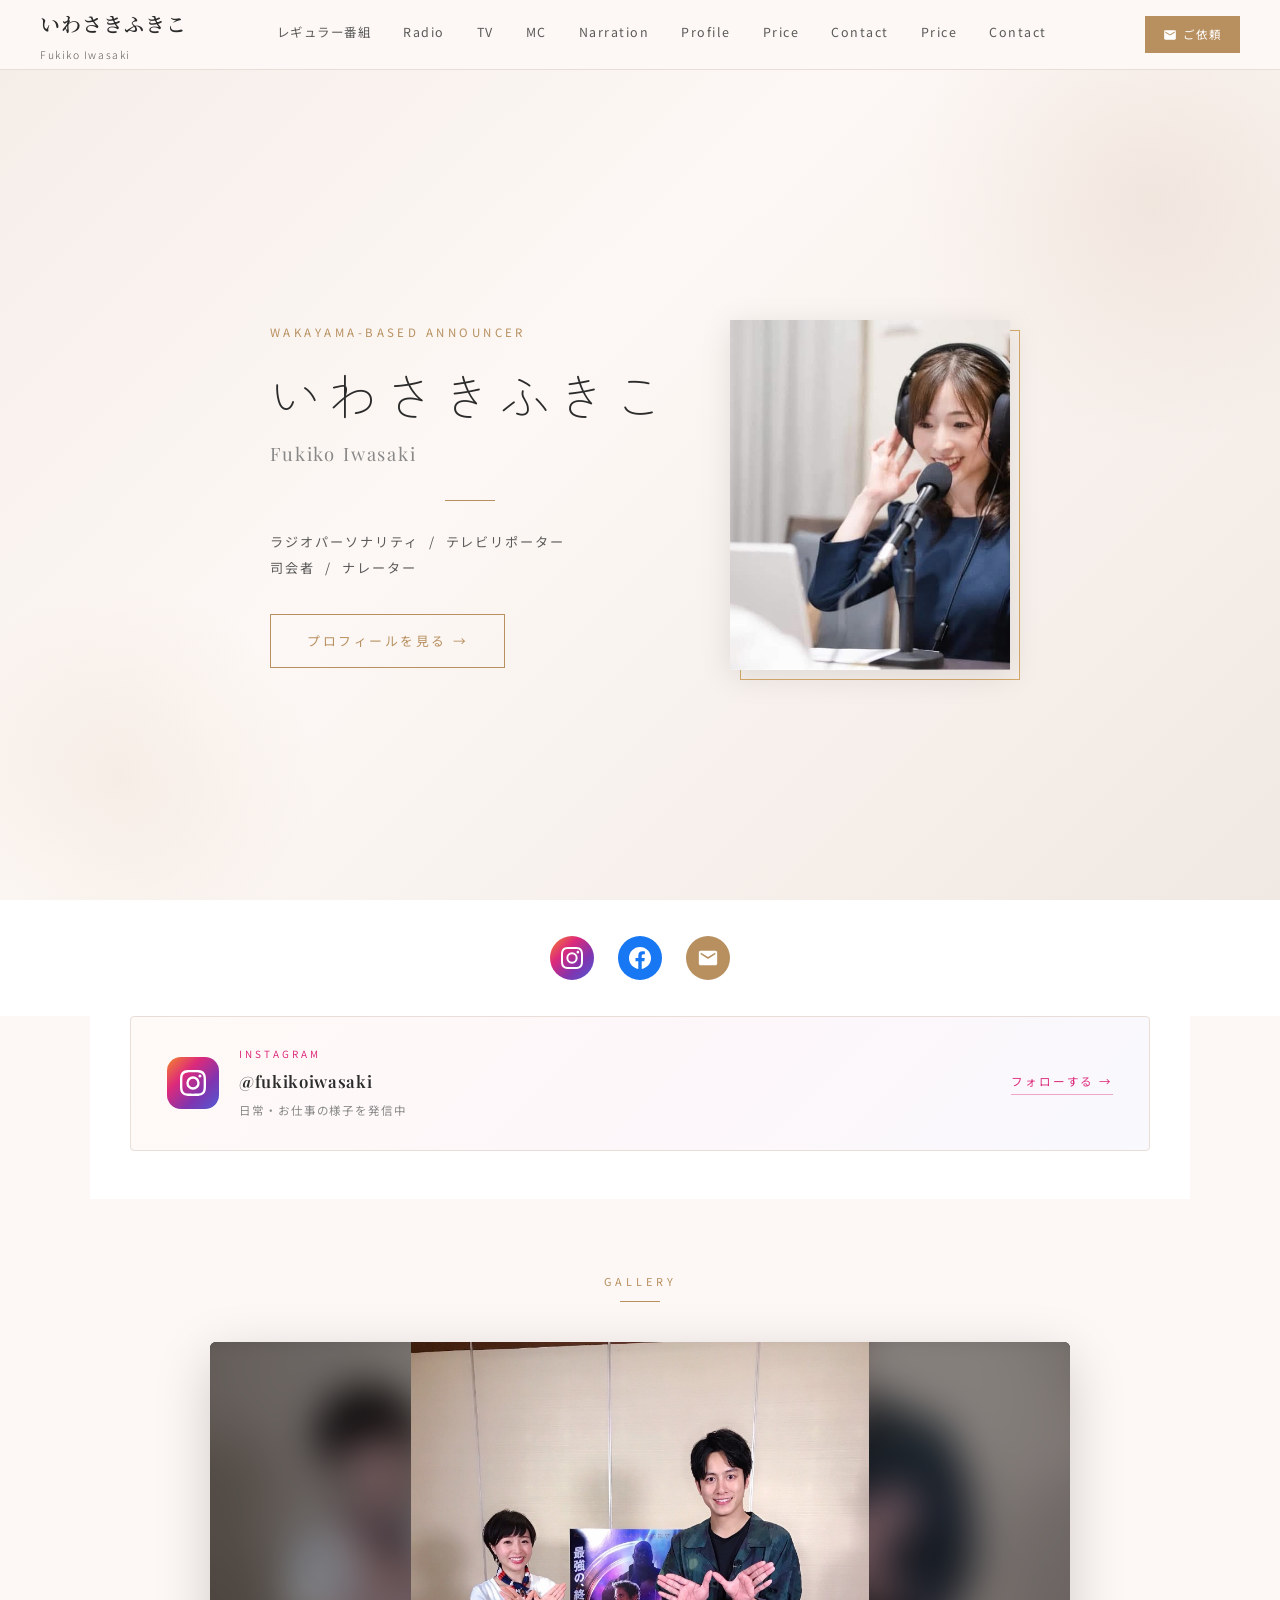
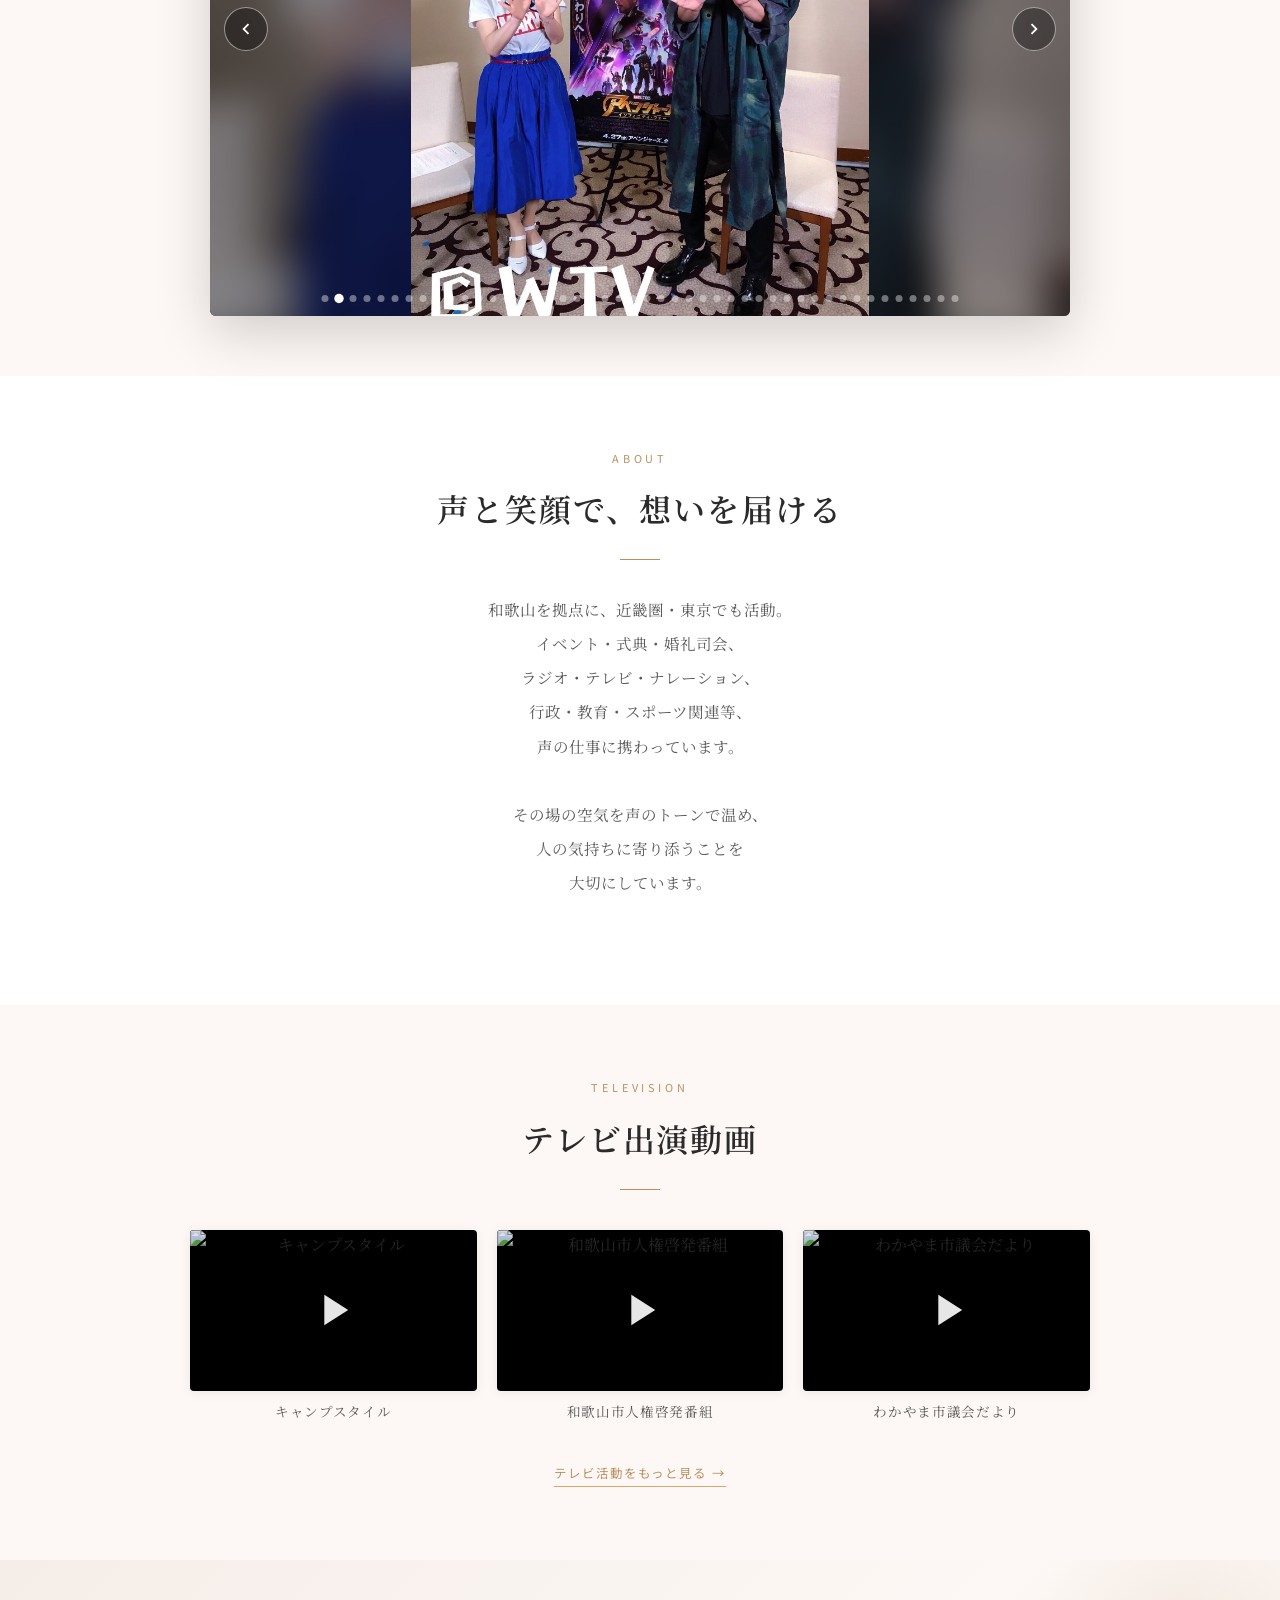
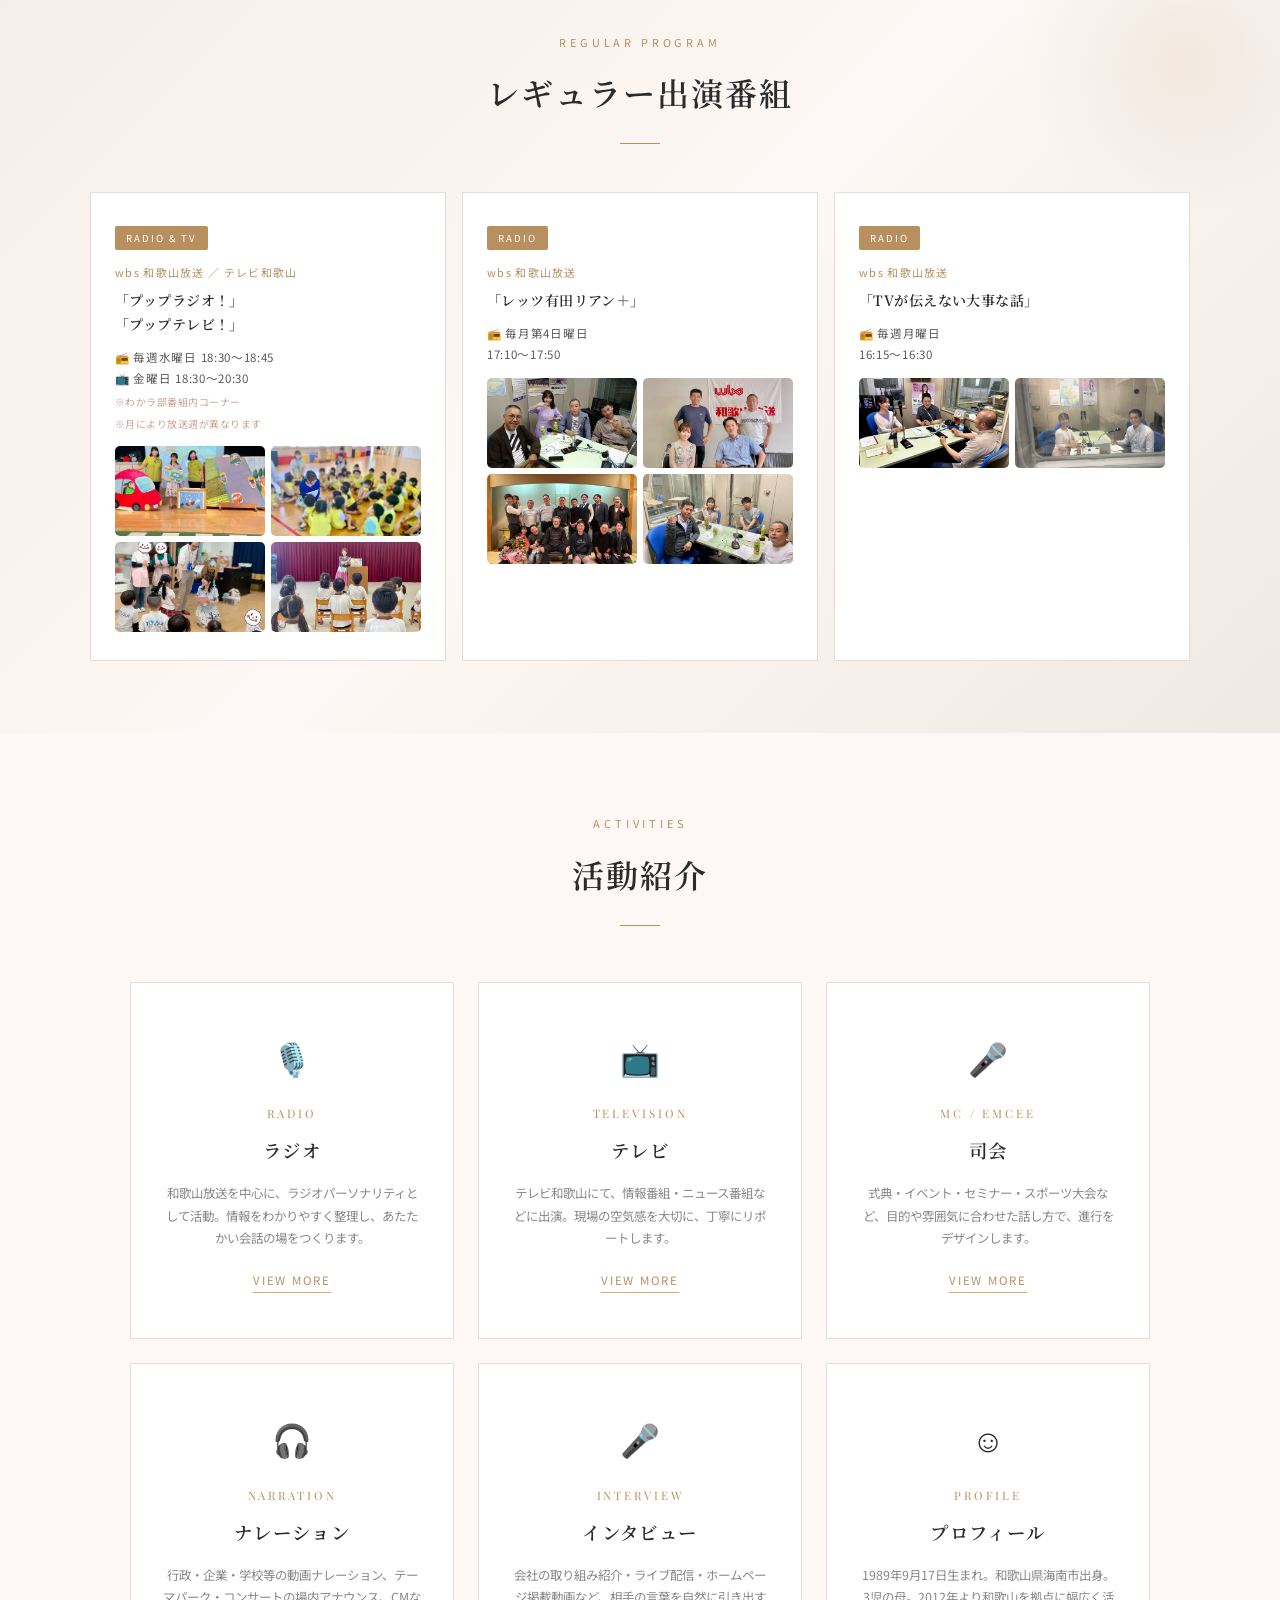
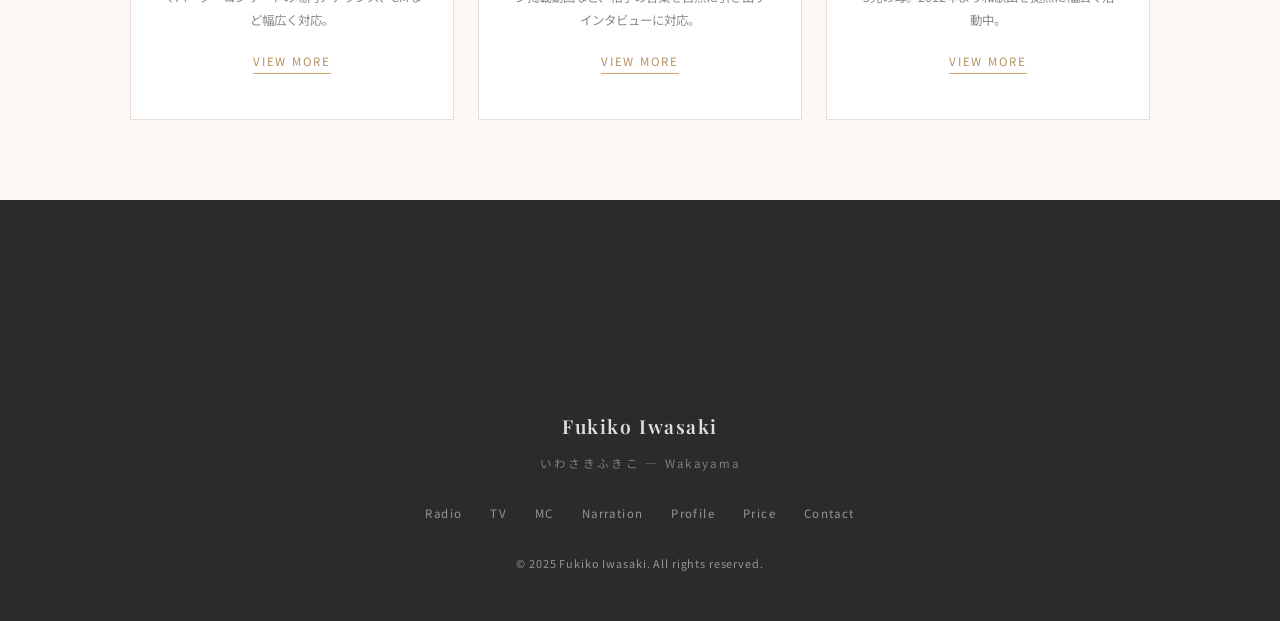
==== commit e7f68bc3: "fix: ヒーローキャッチフレーズを削除" ====
--- a/index.html
+++ b/index.html
@@ -55,7 +55,6 @@
             ラジオパーソナリティ &nbsp;/&nbsp; テレビリポーター<br>
             司会者 &nbsp;/&nbsp; ナレーター
           </p>
-          <p class="hero-catchphrase">言葉と声で、想いが"伝わる"時間を。</p>
           <a href="profile.html" class="hero-cta">プロフィールを見る &rarr;</a>
         </div>
         <div class="hero-photo-wrap">
@@ -332,10 +331,6 @@
     <!-- Catchphrase Banner -->
     <section style="background: var(--color-charcoal); padding: 80px 40px; text-align: center;">
       <div class="fade-up">
-        <p style="font-family: var(--font-sans); font-size: 0.72rem; letter-spacing: 0.35em; color: var(--color-gold-lt); margin-bottom: 20px;">CATCHPHRASE</p>
-        <p style="font-family: var(--font-serif); font-size: clamp(1.2rem, 3vw, 1.8rem); color: rgba(255,255,255,0.9); letter-spacing: 0.15em; line-height: 2;">
-          言葉と声で、想いが<span style="color: var(--color-gold-lt);">"伝わる"</span>時間を。
-        </p>
       </div>
     </section>
   </div>
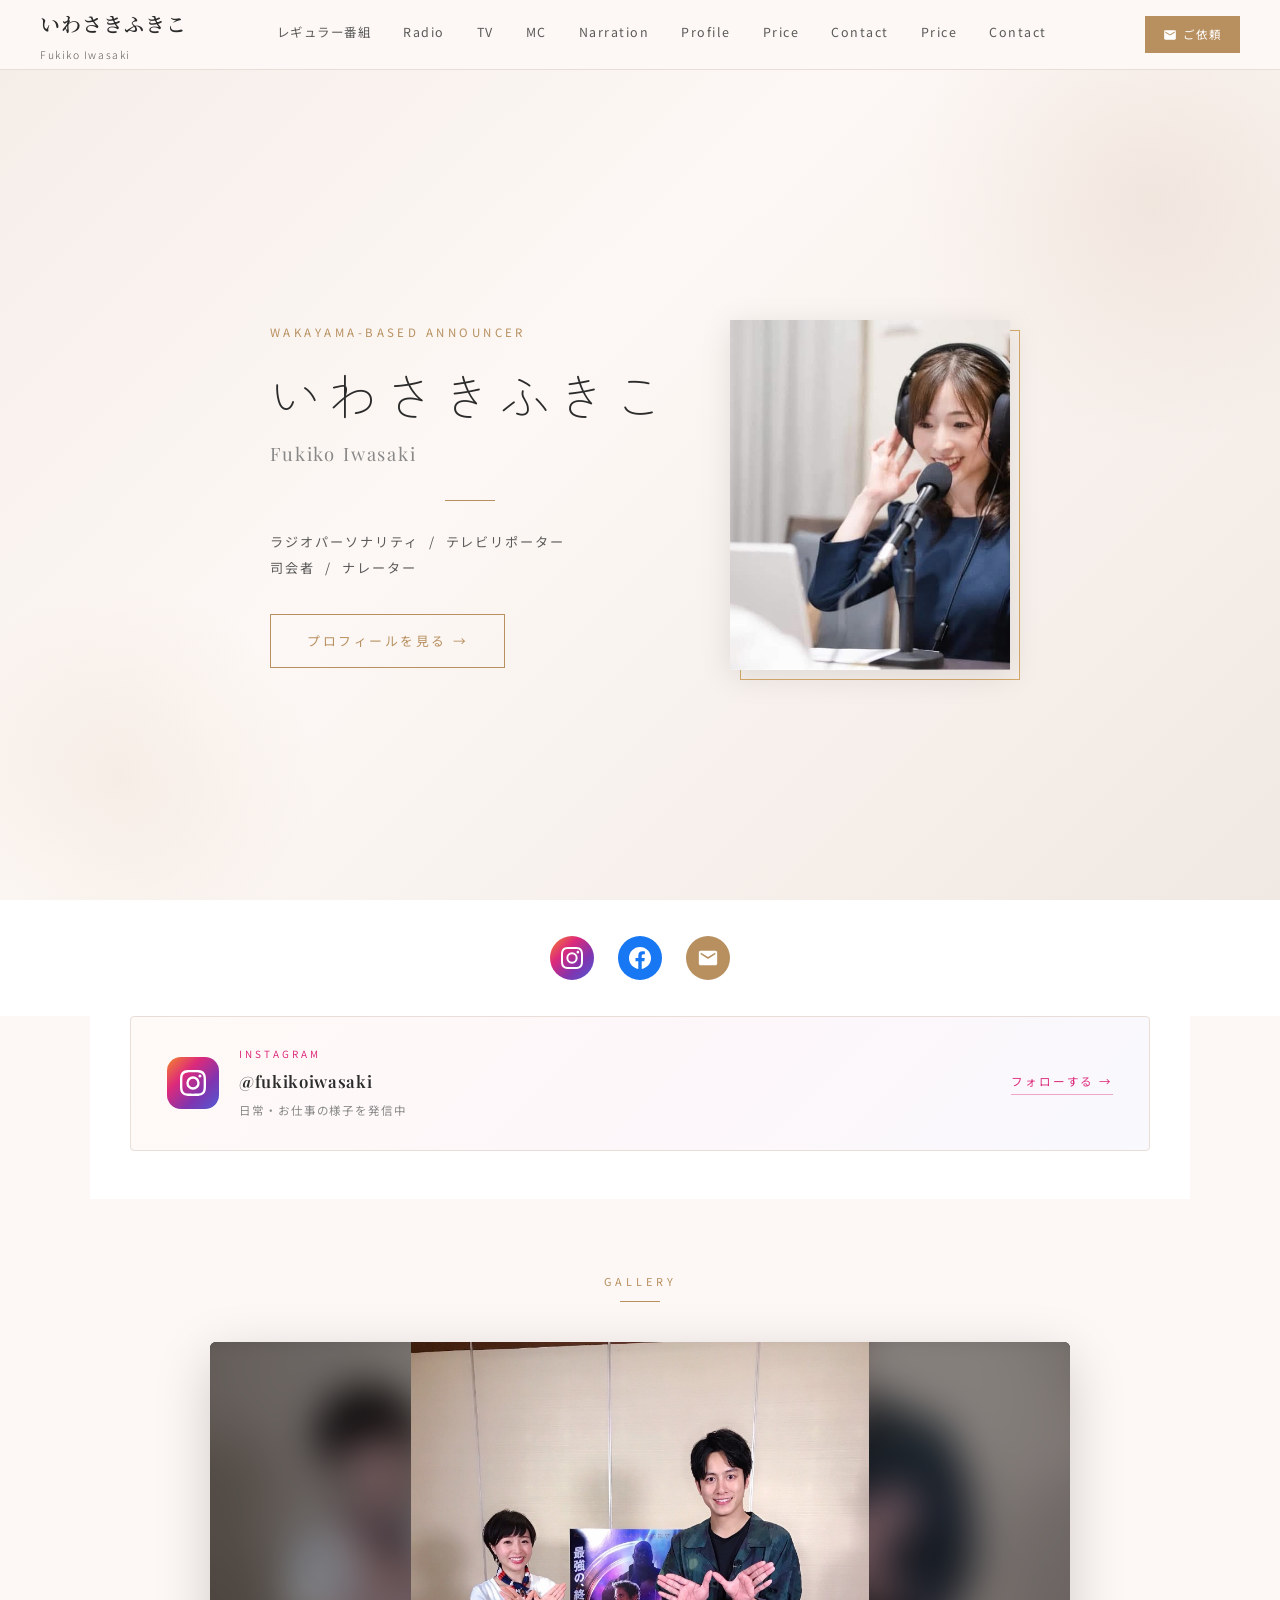
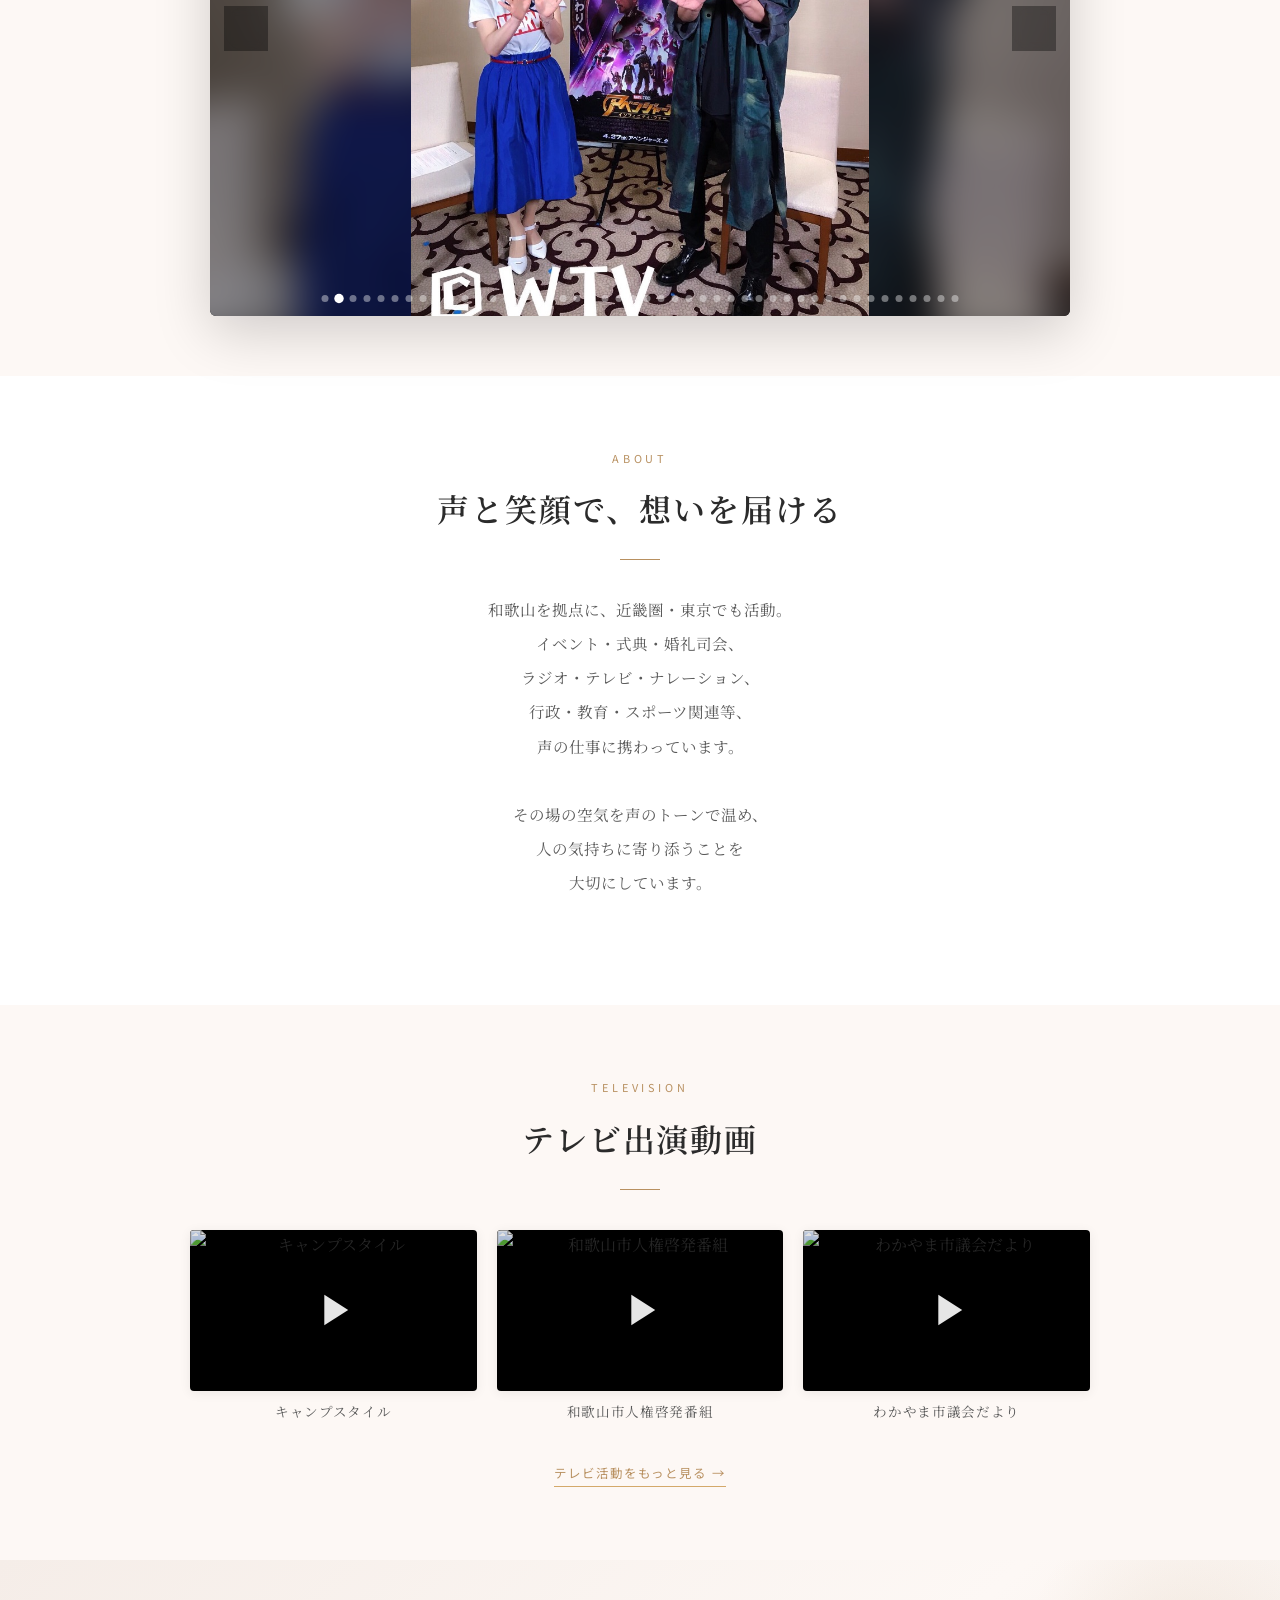
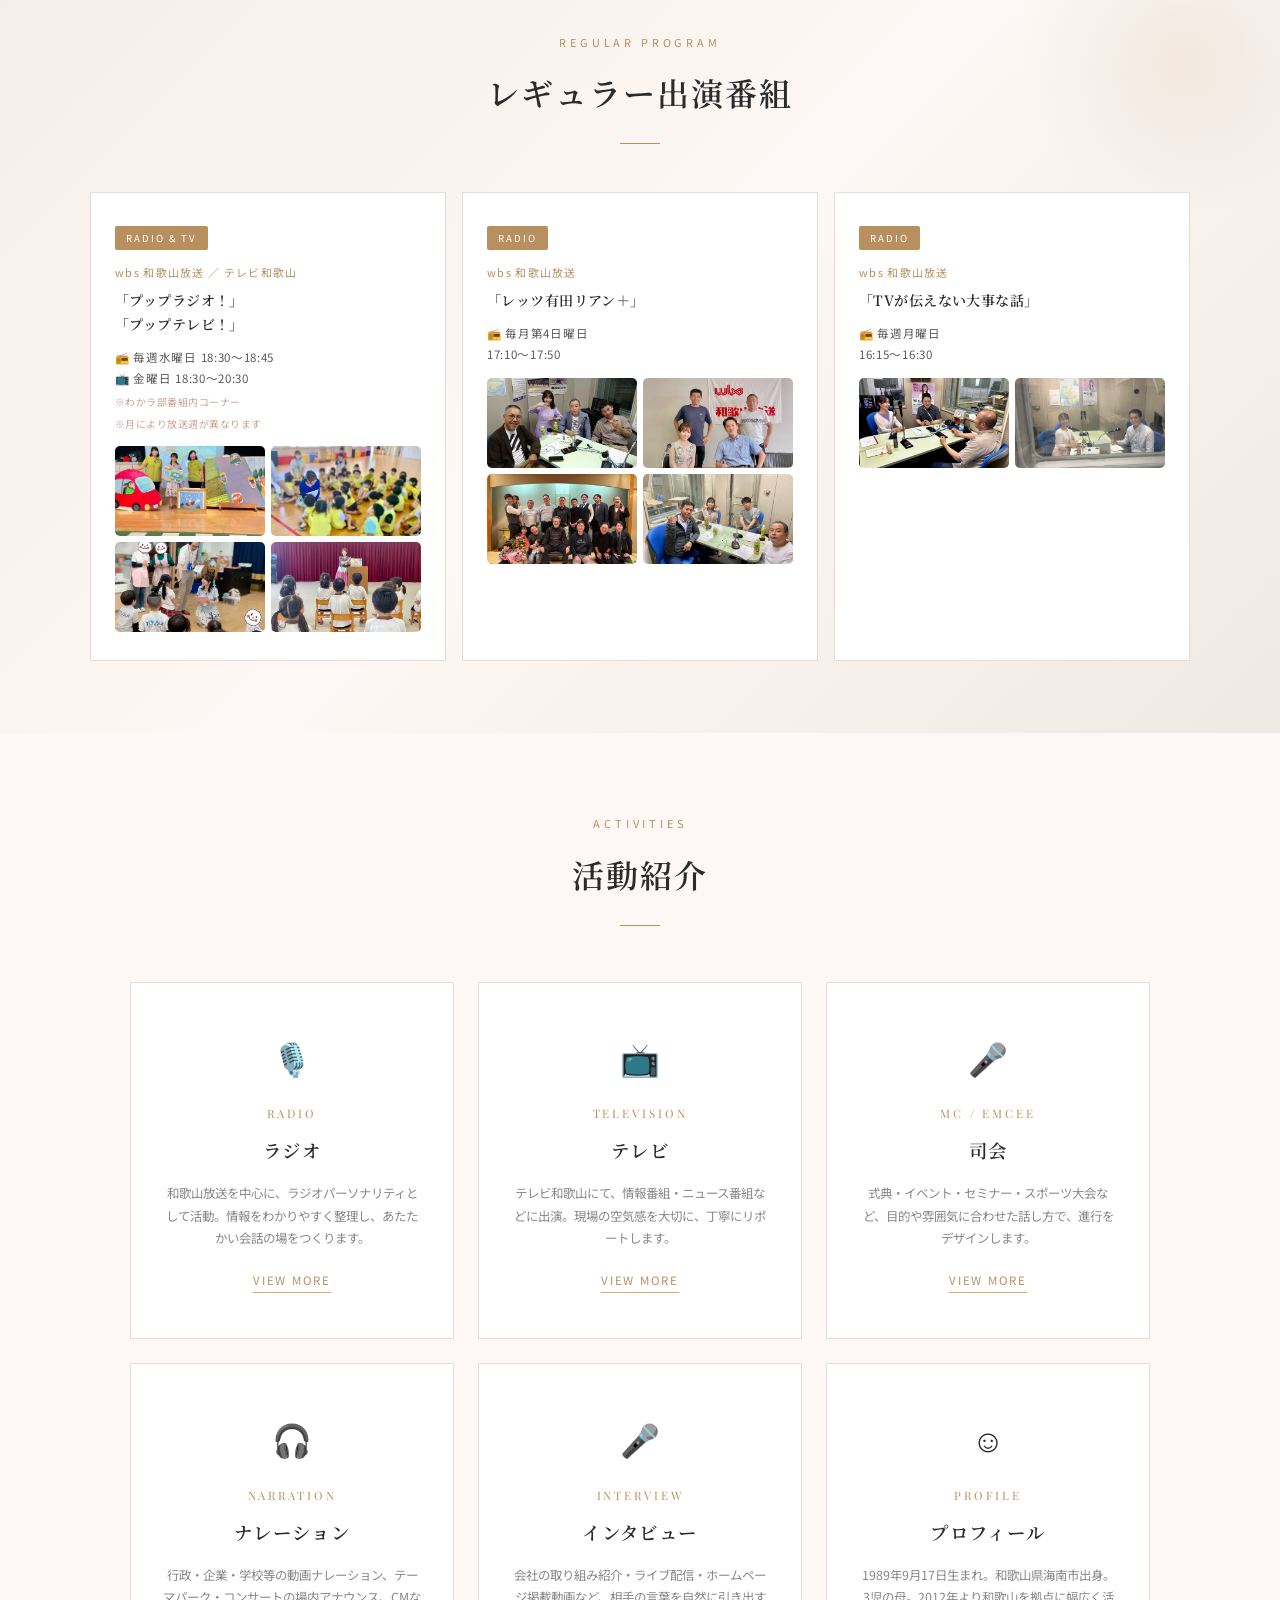
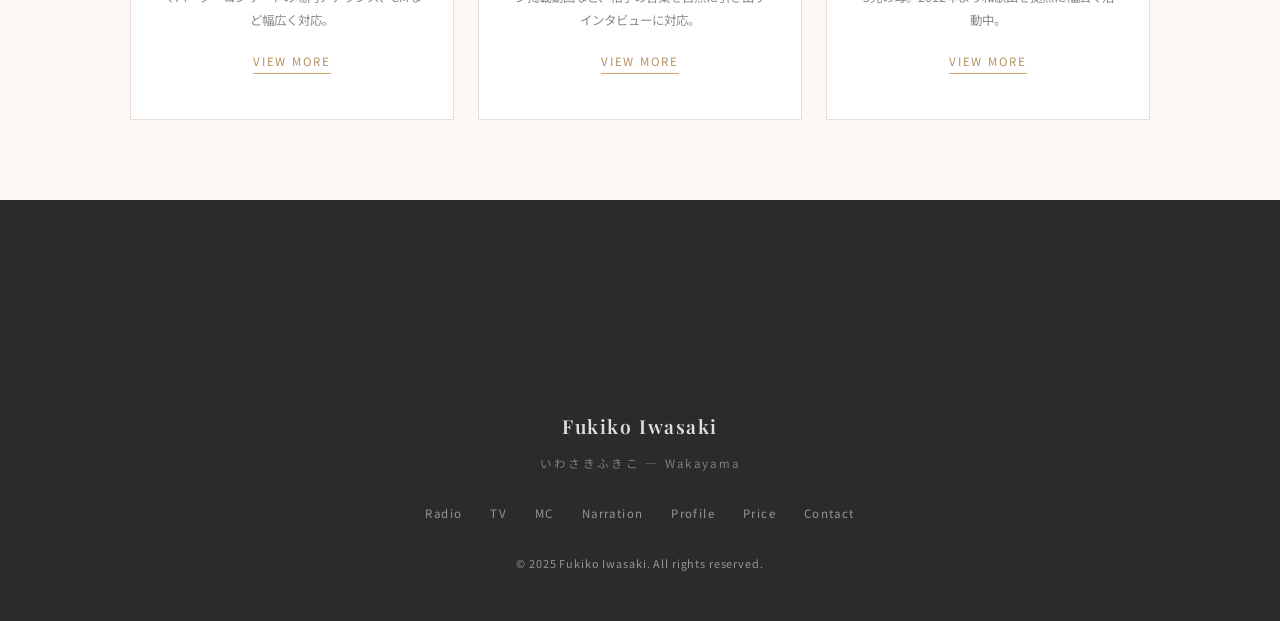
==== commit 9e45dbc3: "feat: 「声と笑顔で、想いを届ける」にズームインアニメーション追加" ====
--- a/index.html
+++ b/index.html
@@ -163,7 +163,7 @@
     <section style="background: #fff; padding: 72px 40px; text-align: center;">
       <div style="max-width: 680px; margin: 0 auto;" class="fade-up">
         <p class="section-label">About</p>
-        <h2 class="section-title">声と笑顔で、想いを届ける</h2>
+        <h2 class="section-title zoom-in-title">声と笑顔で、想いを届ける</h2>
         <div class="section-divider" style="margin: 0 auto 32px;"></div>
         <p style="font-family: var(--font-serif); font-size: 0.97rem; line-height: 2.2; color: var(--color-mid);">
           和歌山を拠点に、近畿圏・東京でも活動。<br>
@@ -692,7 +692,7 @@
         }
       });
     }, { threshold: 0.12 });
-    document.querySelectorAll('.fade-up, .timeline-item').forEach(el => observer.observe(el));
+    document.querySelectorAll('.fade-up, .timeline-item, .zoom-in-title').forEach(el => observer.observe(el));
 
     // Slideshow — ぼかし背景のCSS変数をスライドごとに設定
     document.querySelectorAll('.gs-slide').forEach(slide => {
--- a/style.css
+++ b/style.css
@@ -2415,6 +2415,20 @@
 }
 
 /* =============================================
+   Zoom-in Title Animation
+   ============================================= */
+.zoom-in-title {
+  opacity: 0;
+  transform: scale(0.82);
+  transition: opacity 0.9s cubic-bezier(0.22, 1, 0.36, 1),
+              transform 0.9s cubic-bezier(0.22, 1, 0.36, 1);
+}
+.zoom-in-title.visible {
+  opacity: 1;
+  transform: scale(1);
+}
+
+/* =============================================
    Page Navigation Buttons
    ============================================= */
 .page-nav-btns {
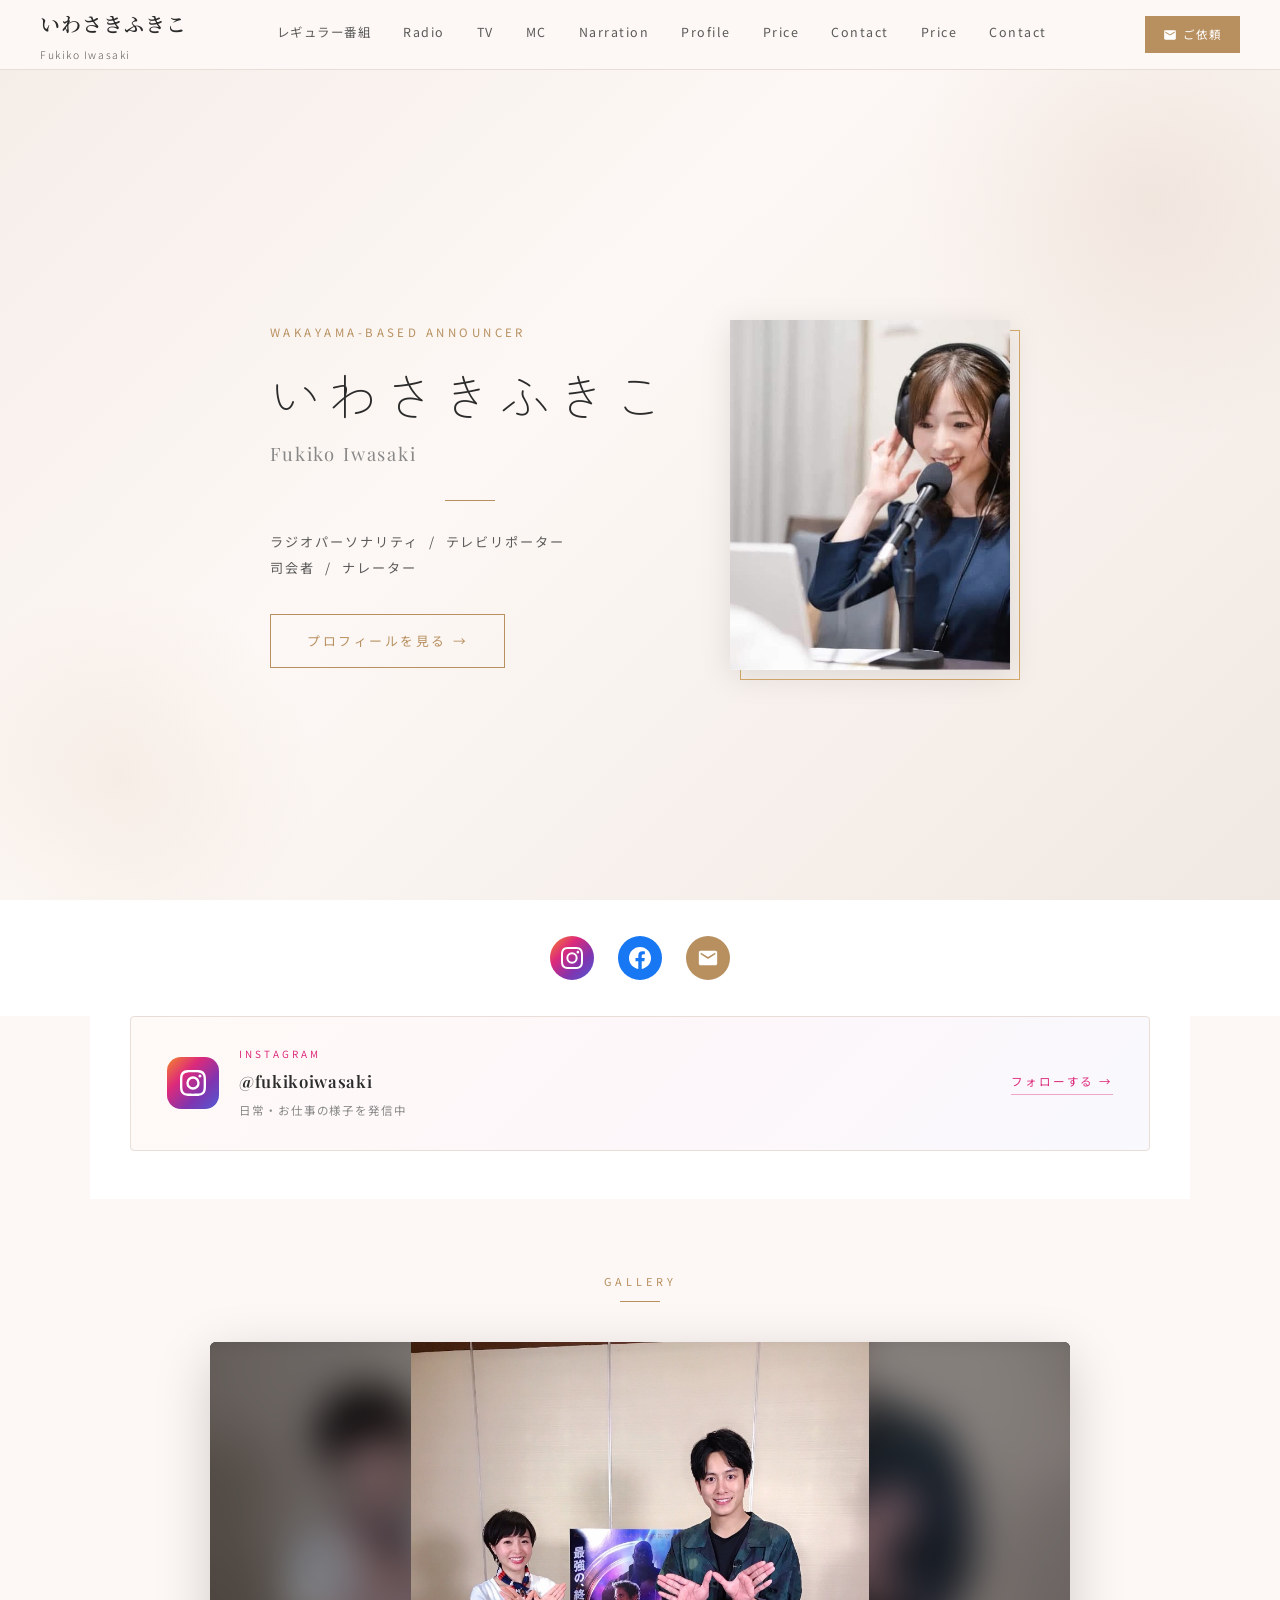
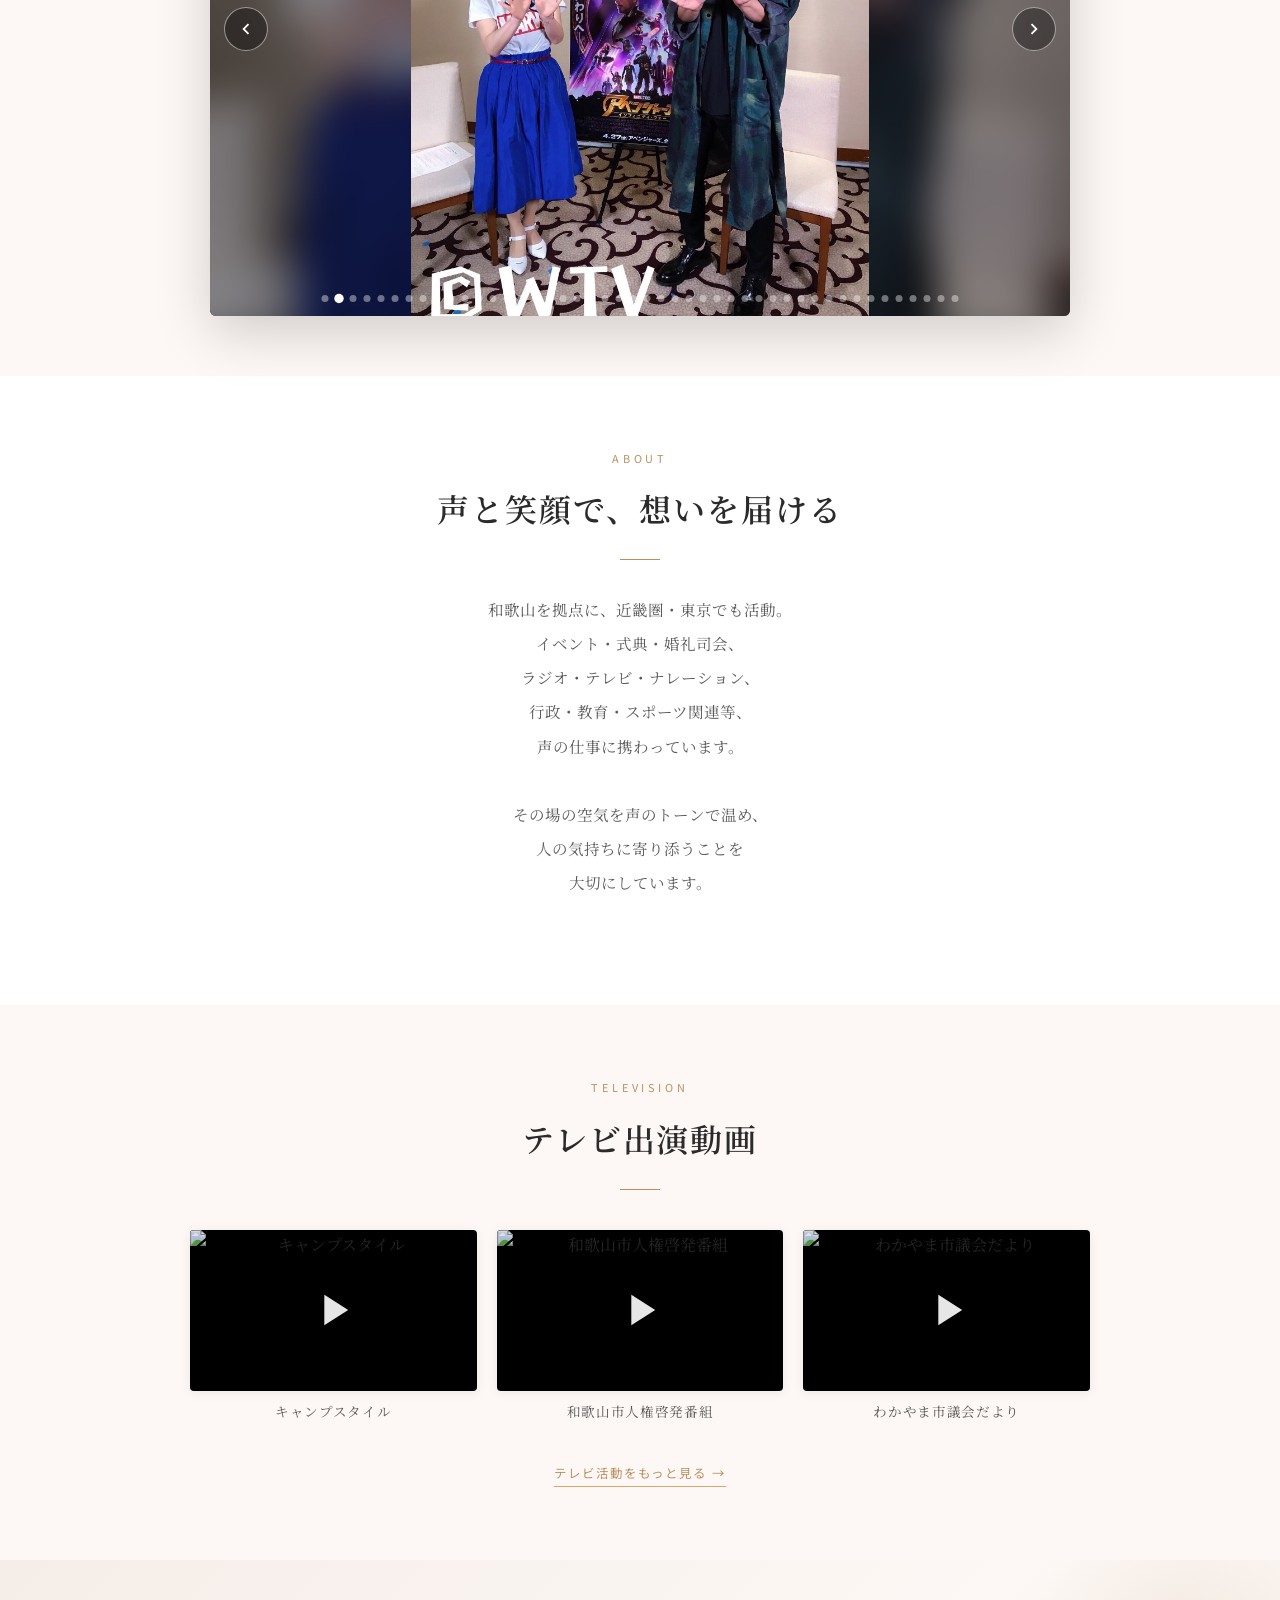
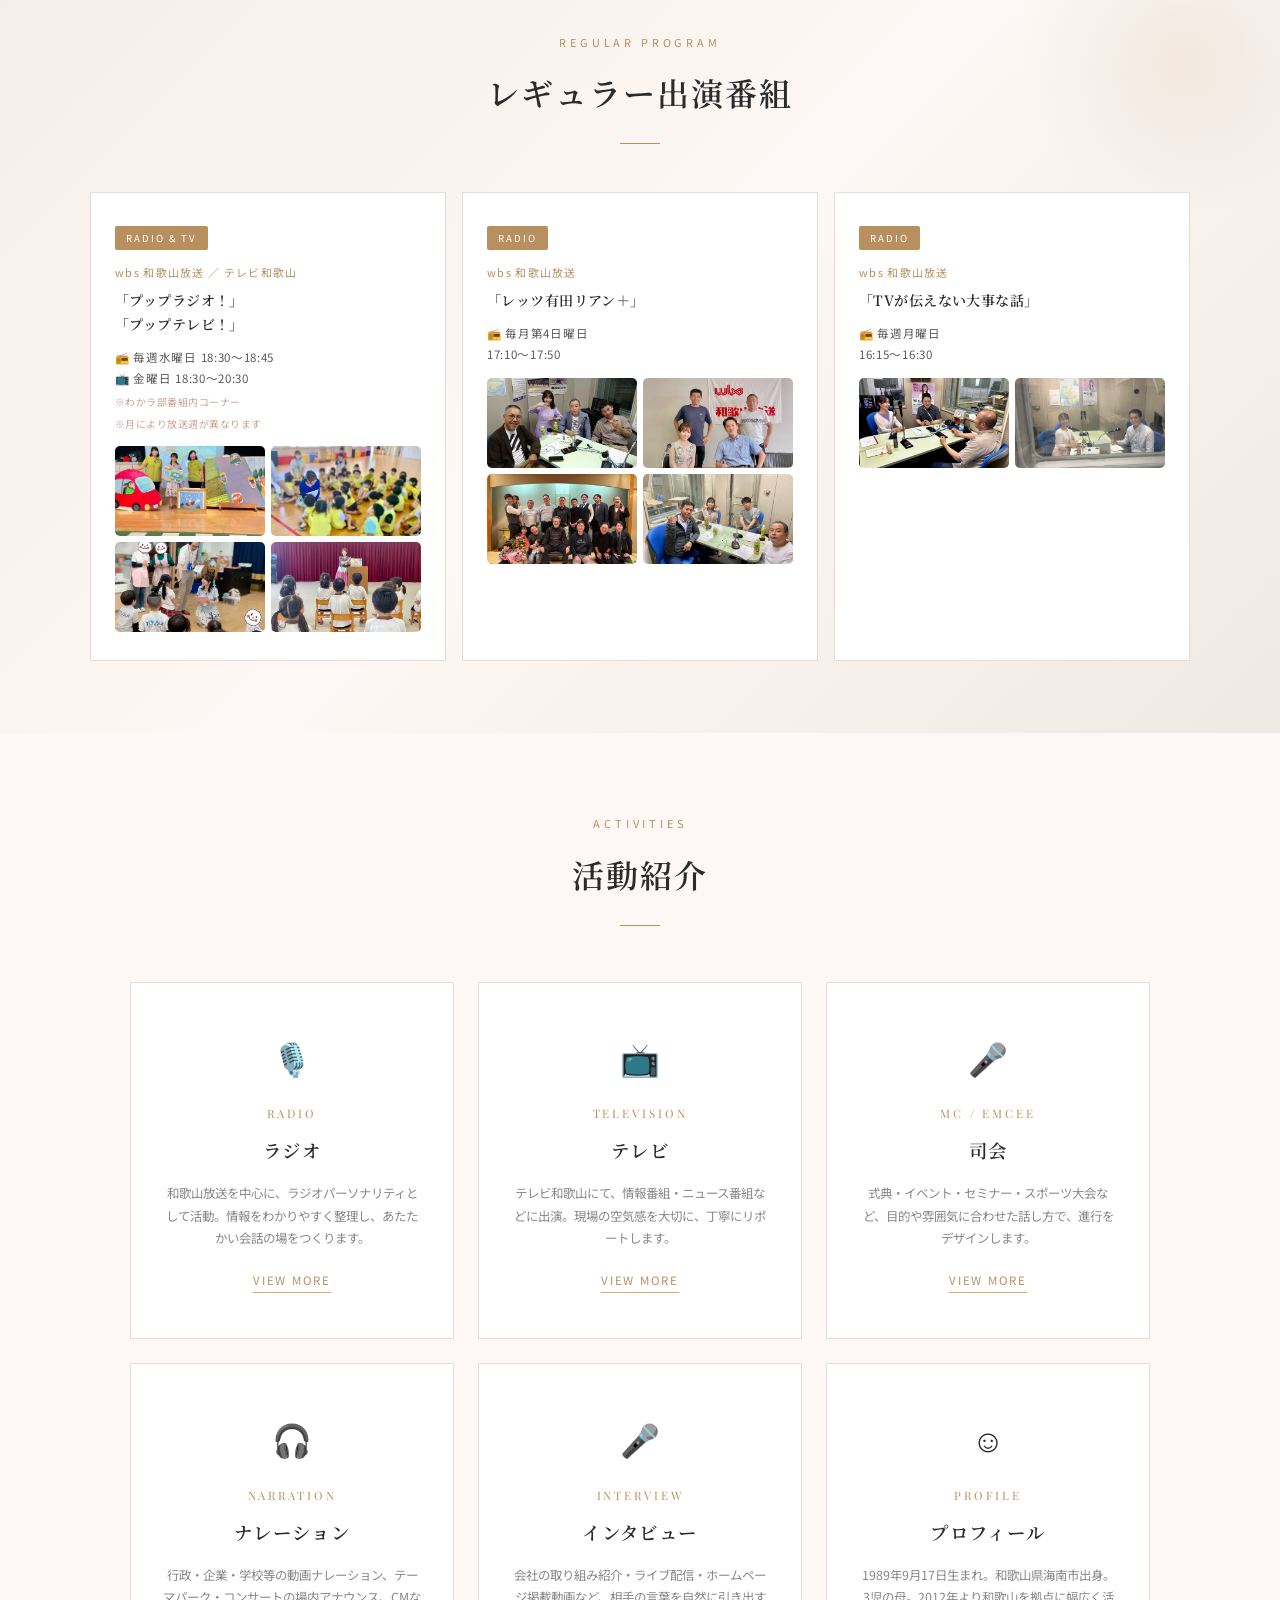
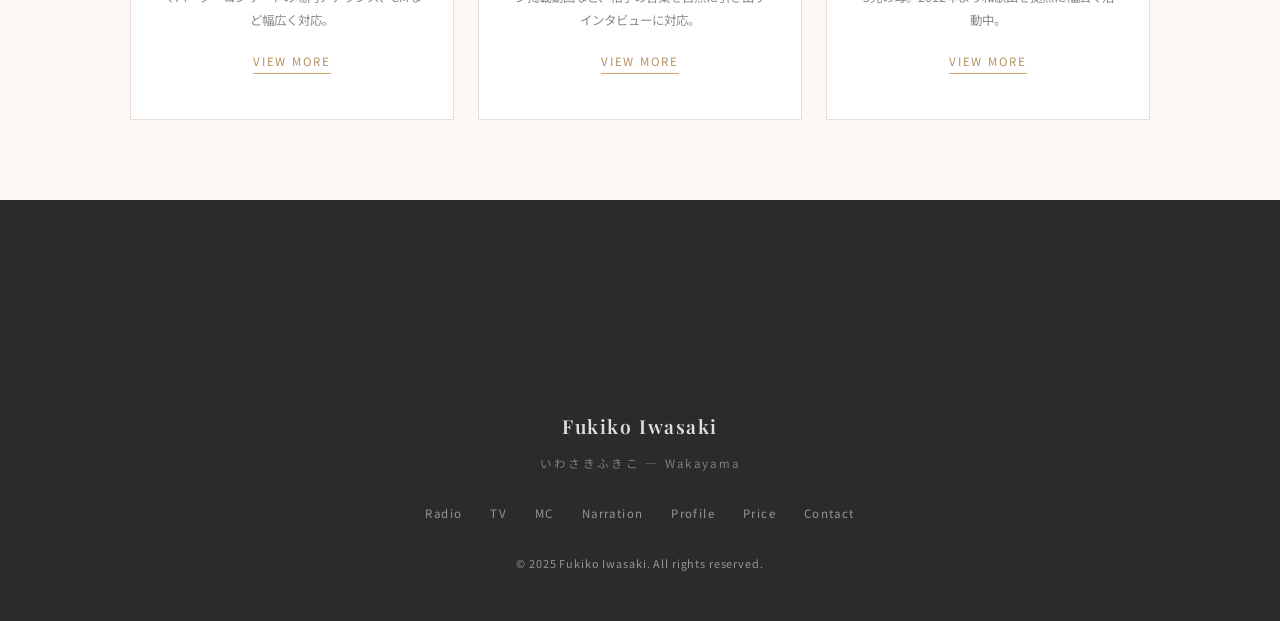
==== commit a4283a27: "feat: セクションタイトルにズームイン・活動カードにふわっと浮き上がりアニメーション追加" ====
--- a/index.html
+++ b/index.html
@@ -183,7 +183,7 @@
       <div class="tv-videos-inner">
         <div class="tv-videos-heading">
           <p class="section-label">Television</p>
-          <h2 class="section-title">テレビ出演動画</h2>
+          <h2 class="section-title zoom-in-title">テレビ出演動画</h2>
           <div class="section-divider" style="margin: 0 auto 40px;"></div>
         </div>
         <div class="tv-videos-grid">
@@ -220,7 +220,7 @@
       <div class="regular-program-inner">
         <div class="regular-program-heading fade-up">
           <p class="section-label">Regular Program</p>
-          <h2 class="section-title">レギュラー出演番組</h2>
+          <h2 class="section-title zoom-in-title">レギュラー出演番組</h2>
           <div class="section-divider" style="margin: 0 auto;"></div>
         </div>
 
@@ -279,39 +279,39 @@
     <section class="categories">
       <div class="categories-heading fade-up">
         <p class="section-label">Activities</p>
-        <h2 class="section-title">活動紹介</h2>
+        <h2 class="section-title zoom-in-title">活動紹介</h2>
         <div class="section-divider" style="margin: 0 auto;"></div>
       </div>
       <div class="categories-grid">
-        <a href="radio.html" class="cat-card fade-up">
+        <a href="radio.html" class="cat-card card-float">
           <span class="cat-card-icon">🎙️</span>
           <p class="cat-card-en">Radio</p>
           <h3 class="cat-card-title">ラジオ</h3>
           <p class="cat-card-desc">和歌山放送を中心に、ラジオパーソナリティとして活動。情報をわかりやすく整理し、あたたかい会話の場をつくります。</p>
           <span class="cat-card-arrow">VIEW MORE</span>
         </a>
-        <a href="tv.html" class="cat-card fade-up">
+        <a href="tv.html" class="cat-card card-float">
           <span class="cat-card-icon">📺</span>
           <p class="cat-card-en">Television</p>
           <h3 class="cat-card-title">テレビ</h3>
           <p class="cat-card-desc">テレビ和歌山にて、情報番組・ニュース番組などに出演。現場の空気感を大切に、丁寧にリポートします。</p>
           <span class="cat-card-arrow">VIEW MORE</span>
         </a>
-        <a href="mc.html" class="cat-card fade-up">
+        <a href="mc.html" class="cat-card card-float">
           <span class="cat-card-icon">🎤</span>
           <p class="cat-card-en">MC / Emcee</p>
           <h3 class="cat-card-title">司会</h3>
           <p class="cat-card-desc">式典・イベント・セミナー・スポーツ大会など、目的や雰囲気に合わせた話し方で、進行をデザインします。</p>
           <span class="cat-card-arrow">VIEW MORE</span>
         </a>
-        <a href="narration.html" class="cat-card fade-up">
+        <a href="narration.html" class="cat-card card-float">
           <span class="cat-card-icon">🎧</span>
           <p class="cat-card-en">Narration</p>
           <h3 class="cat-card-title">ナレーション</h3>
           <p class="cat-card-desc">行政・企業・学校等の動画ナレーション、テーマパーク・コンサートの場内アナウンス、CMなど幅広く対応。</p>
           <span class="cat-card-arrow">VIEW MORE</span>
         </a>
-        <a href="interview.html" class="cat-card fade-up">
+        <a href="interview.html" class="cat-card card-float">
           <span class="cat-card-icon">🎤</span>
           <p class="cat-card-en">Interview</p>
           <h3 class="cat-card-title">インタビュー</h3>
@@ -319,7 +319,7 @@
           <span class="cat-card-arrow">VIEW MORE</span>
         </a>
 
-        <a href="profile.html" class="cat-card fade-up">
+        <a href="profile.html" class="cat-card card-float">
           <span class="cat-card-icon">☺️</span>
           <p class="cat-card-en">Profile</p>
           <h3 class="cat-card-title">プロフィール</h3>
@@ -692,7 +692,7 @@
         }
       });
     }, { threshold: 0.12 });
-    document.querySelectorAll('.fade-up, .timeline-item, .zoom-in-title').forEach(el => observer.observe(el));
+    document.querySelectorAll('.fade-up, .timeline-item, .zoom-in-title, .card-float').forEach(el => observer.observe(el));
 
     // Slideshow — ぼかし背景のCSS変数をスライドごとに設定
     document.querySelectorAll('.gs-slide').forEach(slide => {
--- a/style.css
+++ b/style.css
@@ -2429,6 +2429,26 @@
 }
 
 /* =============================================
+   Card Float-up Animation
+   ============================================= */
+.card-float {
+  opacity: 0;
+  transform: translateY(28px) scale(0.96);
+  transition: opacity 0.7s cubic-bezier(0.22, 1, 0.36, 1),
+              transform 0.7s cubic-bezier(0.22, 1, 0.36, 1);
+}
+.card-float.visible {
+  opacity: 1;
+  transform: translateY(0) scale(1);
+}
+/* カードごとに少しずつ遅らせて波のように表示 */
+.card-float:nth-child(2) { transition-delay: 0.08s; }
+.card-float:nth-child(3) { transition-delay: 0.16s; }
+.card-float:nth-child(4) { transition-delay: 0.24s; }
+.card-float:nth-child(5) { transition-delay: 0.32s; }
+.card-float:nth-child(6) { transition-delay: 0.40s; }
+
+/* =============================================
    Page Navigation Buttons
    ============================================= */
 .page-nav-btns {
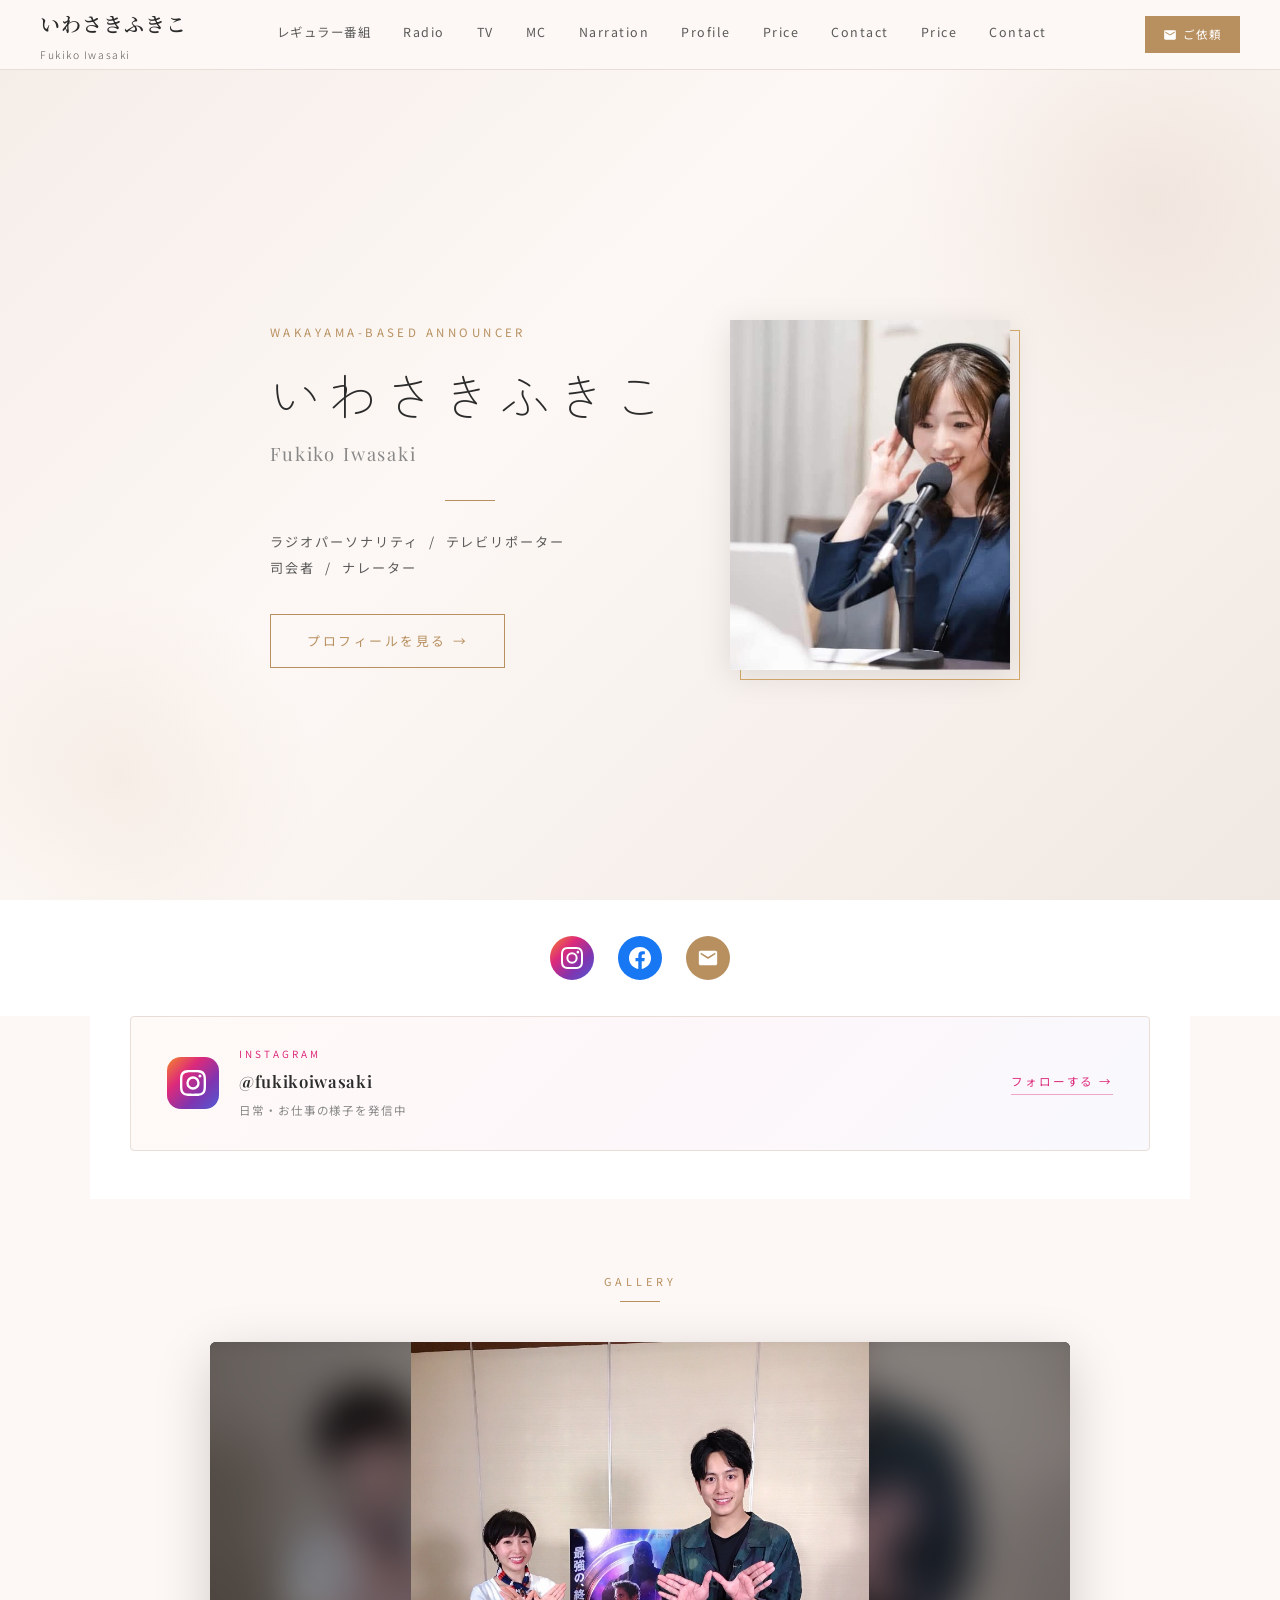
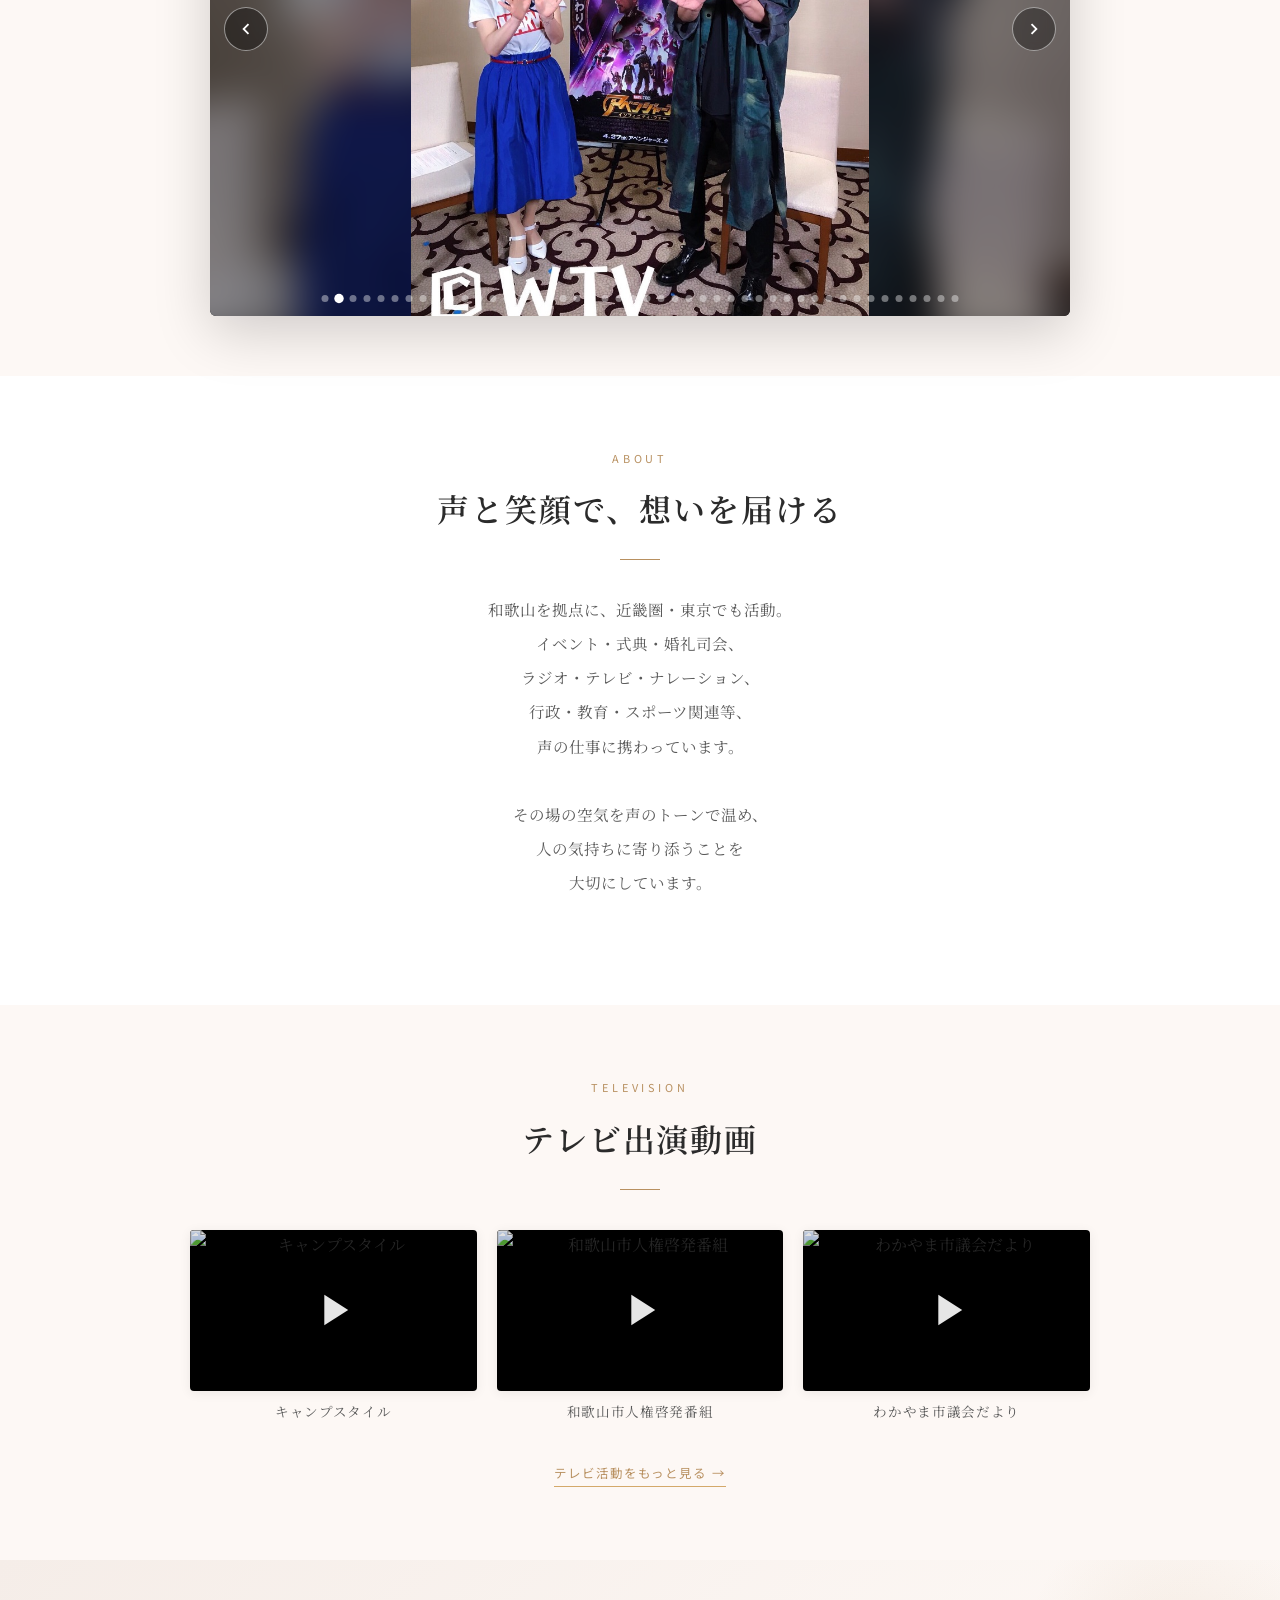
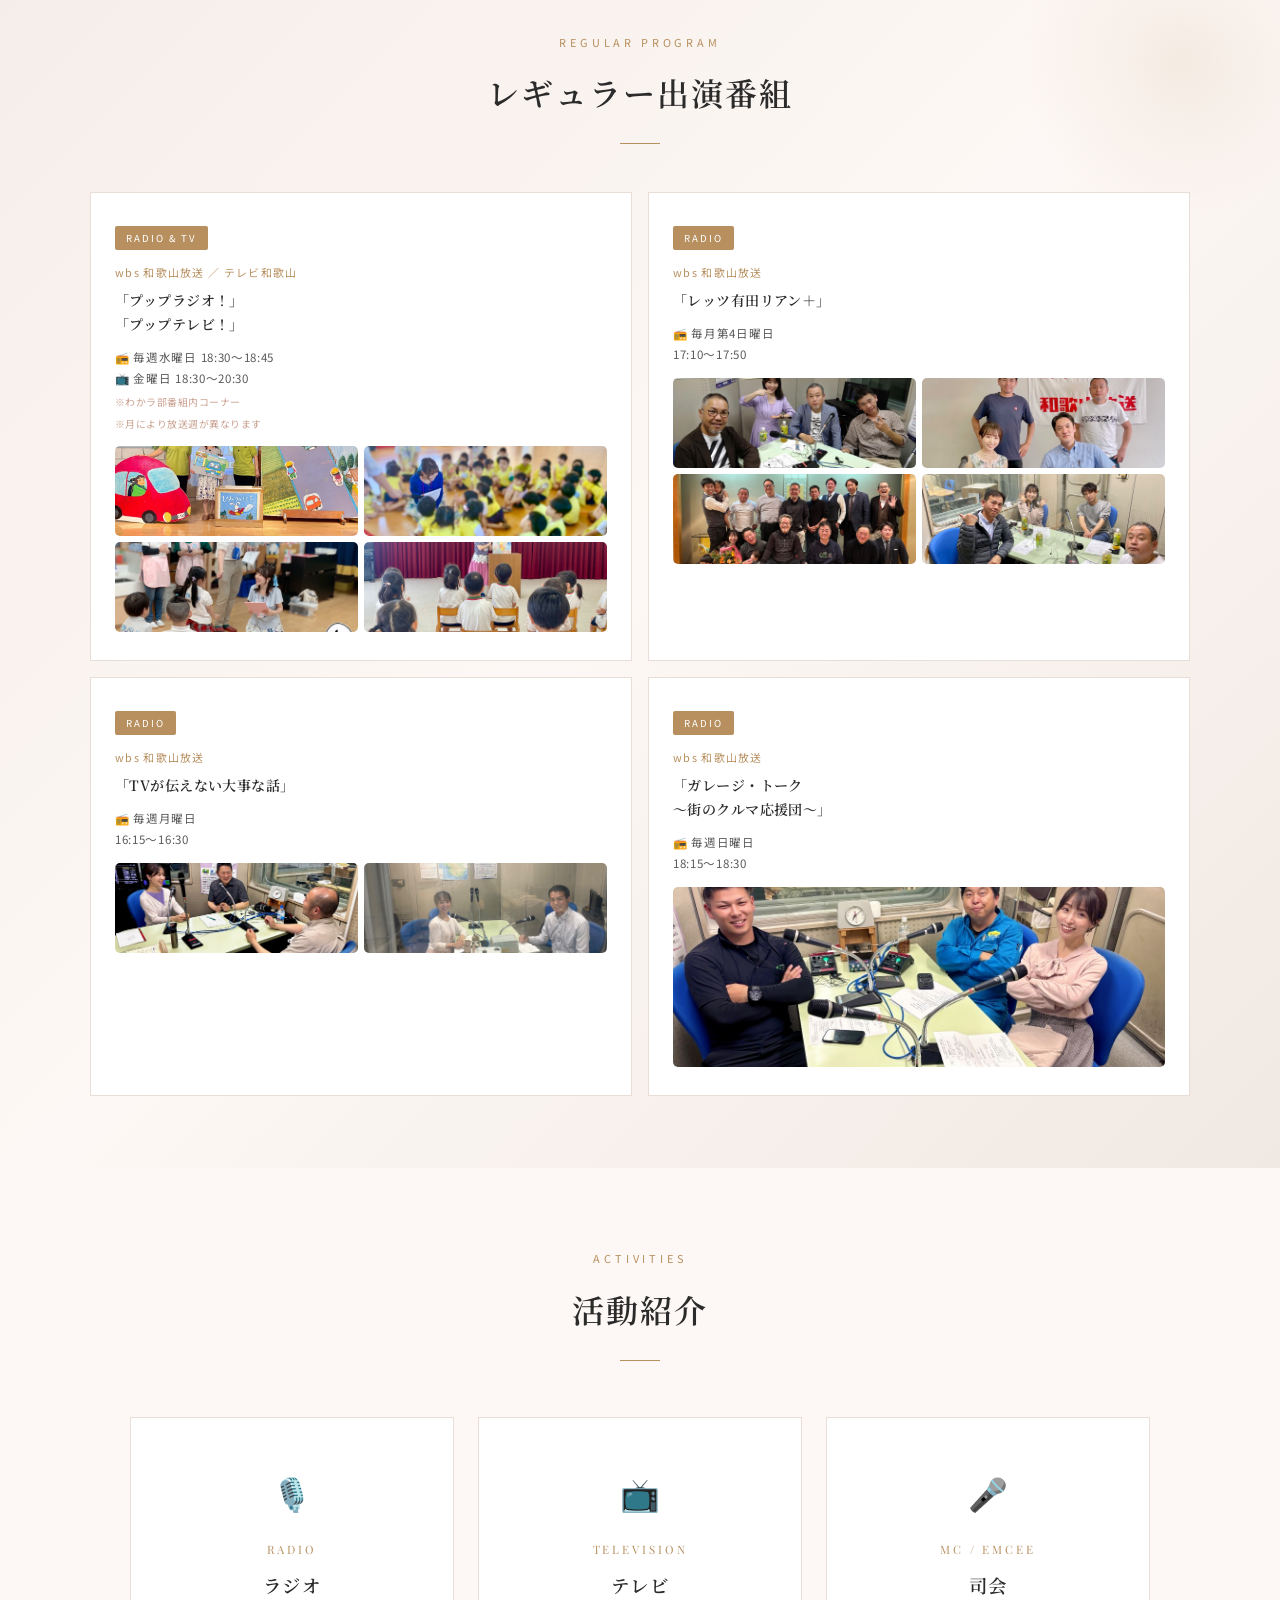
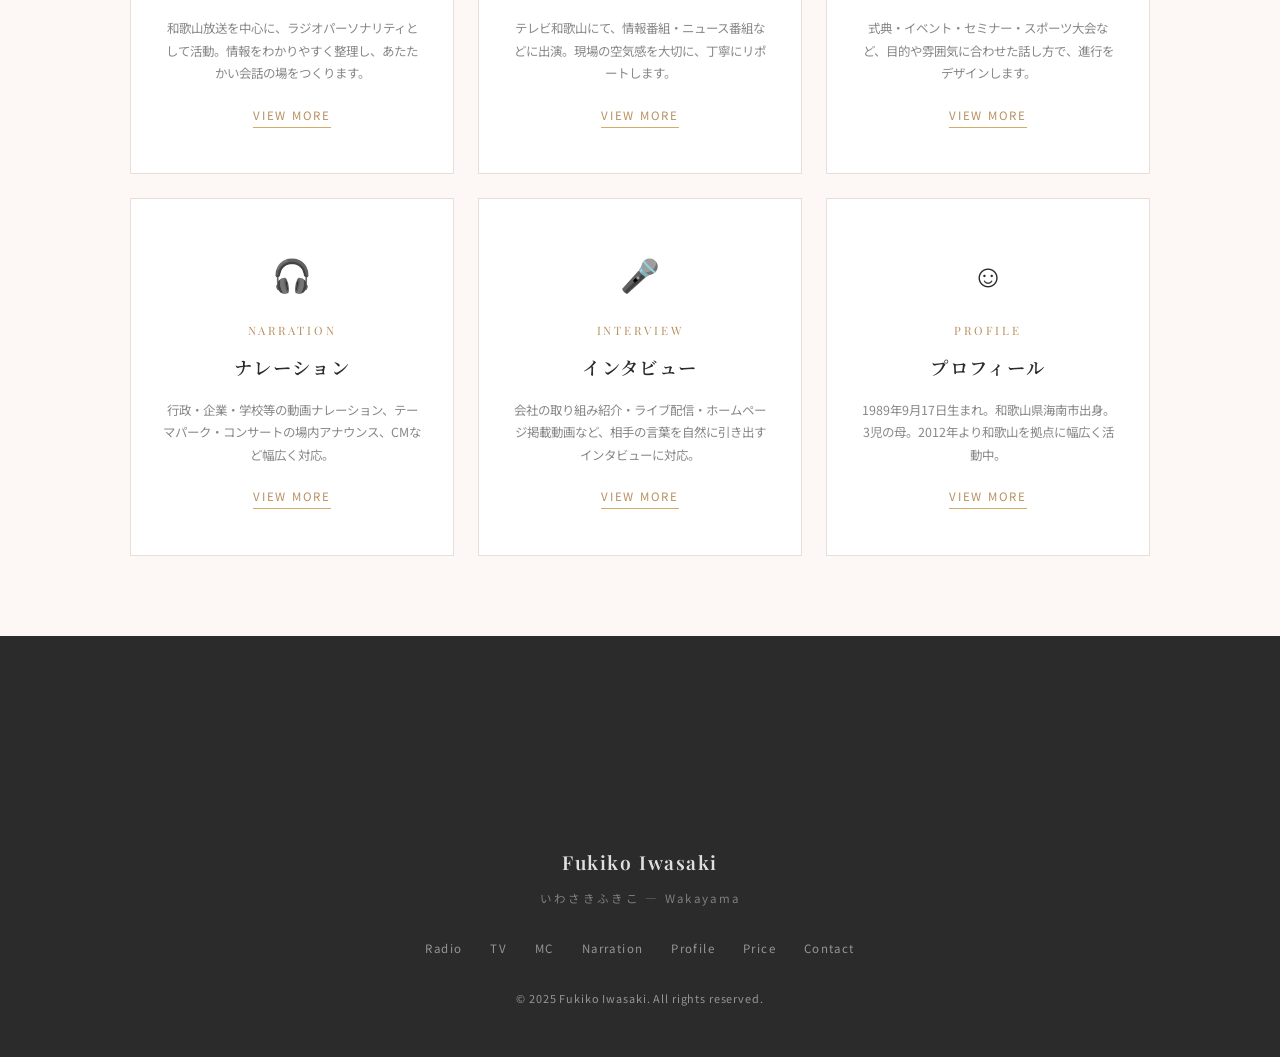
==== commit 18f64eb4: "feat: レギュラー番組にガレージ・トーク～街のクルマ応援団～を追加" ====
--- a/index.html
+++ b/index.html
@@ -94,7 +94,7 @@
     <!-- Photo Gallery -->
     <section class="photo-gallery">
       <div class="gallery-heading fade-up">
-        <p class="section-label">Gallery</p>
+        <p class="section-label label-slide">Gallery</p>
         <div class="section-divider" style="margin: 0 auto 32px;"></div>
       </div>
 
@@ -162,7 +162,7 @@
     <!-- About -->
     <section style="background: #fff; padding: 72px 40px; text-align: center;">
       <div style="max-width: 680px; margin: 0 auto;" class="fade-up">
-        <p class="section-label">About</p>
+        <p class="section-label label-slide">About</p>
         <h2 class="section-title zoom-in-title">声と笑顔で、想いを届ける</h2>
         <div class="section-divider" style="margin: 0 auto 32px;"></div>
         <p style="font-family: var(--font-serif); font-size: 0.97rem; line-height: 2.2; color: var(--color-mid);">
@@ -182,7 +182,7 @@
     <section class="tv-videos-section fade-up">
       <div class="tv-videos-inner">
         <div class="tv-videos-heading">
-          <p class="section-label">Television</p>
+          <p class="section-label label-slide">Television</p>
           <h2 class="section-title zoom-in-title">テレビ出演動画</h2>
           <div class="section-divider" style="margin: 0 auto 40px;"></div>
         </div>
@@ -219,7 +219,7 @@
     <section class="regular-program-section" id="regularProgram">
       <div class="regular-program-inner">
         <div class="regular-program-heading fade-up">
-          <p class="section-label">Regular Program</p>
+          <p class="section-label label-slide">Regular Program</p>
           <h2 class="section-title zoom-in-title">レギュラー出演番組</h2>
           <div class="section-divider" style="margin: 0 auto;"></div>
         </div>
@@ -228,7 +228,7 @@
         <div class="program-trigger-area">
 
           <!-- プップ（ラジオ＋TV） -->
-          <div class="program-trigger-card fade-up" id="triggerPupp">
+          <div class="program-trigger-card prog-float" id="triggerPupp">
             <span class="ptc-badge b-radio">RADIO &amp; TV</span>
             <p class="ptc-station">wbs 和歌山放送 ／ テレビ和歌山</p>
             <p class="ptc-title">「プップラジオ！」<br>「プップテレビ！」</p>
@@ -244,7 +244,7 @@
           </div>
 
           <!-- レッツ有田リアン -->
-          <div class="program-trigger-card fade-up" id="triggerArida">
+          <div class="program-trigger-card prog-float" id="triggerArida">
             <span class="ptc-badge b-radio">RADIO</span>
             <p class="ptc-station">wbs 和歌山放送</p>
             <p class="ptc-title">「レッツ有田リアン＋」</p>
@@ -258,7 +258,7 @@
           </div>
 
           <!-- TVが伝えない大事な話 -->
-          <div class="program-trigger-card assist-card fade-up" id="triggerTV">
+          <div class="program-trigger-card assist-card prog-float" id="triggerTV">
             <span class="ptc-badge b-radio">RADIO</span>
             <p class="ptc-station">wbs 和歌山放送</p>
             <p class="ptc-title">「TVが伝えない大事な話」</p>
@@ -269,6 +269,17 @@
             </div>
           </div>
 
+          <!-- ガレージ・トーク ～街のクルマ応援団～（新番組） -->
+          <div class="program-trigger-card prog-float" id="triggerGarage">
+            <span class="ptc-badge b-radio">RADIO</span>
+            <p class="ptc-station">wbs 和歌山放送</p>
+            <p class="ptc-title">「ガレージ・トーク<br>～街のクルマ応援団～」</p>
+            <p class="ptc-airtime">📻 毎週日曜日<br>18:15〜18:30</p>
+            <div class="ptc-photos" style="grid-template-columns:1fr;">
+              <img src="garage-photo-1.jpg" alt="ガレージ・トーク スタジオ収録" loading="lazy" style="height:180px;">
+            </div>
+          </div>
+
         </div>
 
 
@@ -278,7 +289,7 @@
     <!-- Category Cards -->
     <section class="categories">
       <div class="categories-heading fade-up">
-        <p class="section-label">Activities</p>
+        <p class="section-label label-slide">Activities</p>
         <h2 class="section-title zoom-in-title">活動紹介</h2>
         <div class="section-divider" style="margin: 0 auto;"></div>
       </div>
@@ -692,7 +703,10 @@
         }
       });
     }, { threshold: 0.12 });
-    document.querySelectorAll('.fade-up, .timeline-item, .zoom-in-title, .card-float').forEach(el => observer.observe(el));
+    document.querySelectorAll('.fade-up, .timeline-item, .zoom-in-title, .card-float, .label-slide, .prog-float').forEach(el => observer.observe(el));
+
+    // Hero entrance — DOMContentLoaded後に即起動
+    document.querySelector('.hero').classList.add('hero-loaded');
 
     // Slideshow — ぼかし背景のCSS変数をスライドごとに設定
     document.querySelectorAll('.gs-slide').forEach(slide => {
--- a/style.css
+++ b/style.css
@@ -1827,7 +1827,7 @@
 /* クリックで開くバナーエリア */
 .program-trigger-area {
   display: grid;
-  grid-template-columns: repeat(3, 1fr);
+  grid-template-columns: repeat(2, 1fr);
   gap: 16px;
   cursor: pointer;
 }
@@ -2311,9 +2311,6 @@
   .program-trigger-area {
     grid-template-columns: repeat(2, 1fr);
   }
-  .program-trigger-card:last-child {
-    grid-column: 1 / -1;
-  }
   .ptc-photos img { height: 80px; }
   .modal-card-grid {
     grid-template-columns: 1fr 1fr;
@@ -2413,6 +2410,80 @@
     height: 100px;
   }
 }
+
+/* =============================================
+   Hero Entrance Animation
+   ============================================= */
+.hero-label,
+.hero-name-jp,
+.hero-name,
+.hero-divider,
+.hero-roles,
+.hero-cta,
+.hero-photo-wrap {
+  opacity: 0;
+}
+/* ページロード後に順番に登場 */
+.hero-loaded .hero-label {
+  animation: heroFadeUp 0.7s cubic-bezier(0.22,1,0.36,1) 0.1s forwards;
+}
+.hero-loaded .hero-name-jp {
+  animation: heroFadeUp 0.8s cubic-bezier(0.22,1,0.36,1) 0.25s forwards;
+}
+.hero-loaded .hero-name {
+  animation: heroFadeUp 0.7s cubic-bezier(0.22,1,0.36,1) 0.4s forwards;
+}
+.hero-loaded .hero-divider {
+  animation: heroFadeUp 0.6s cubic-bezier(0.22,1,0.36,1) 0.5s forwards;
+}
+.hero-loaded .hero-roles {
+  animation: heroFadeUp 0.7s cubic-bezier(0.22,1,0.36,1) 0.6s forwards;
+}
+.hero-loaded .hero-cta {
+  animation: heroFadeUp 0.7s cubic-bezier(0.22,1,0.36,1) 0.75s forwards;
+}
+.hero-loaded .hero-photo-wrap {
+  animation: heroFadeScale 1s cubic-bezier(0.22,1,0.36,1) 0.2s forwards;
+}
+@keyframes heroFadeUp {
+  from { opacity: 0; transform: translateY(20px); }
+  to   { opacity: 1; transform: translateY(0); }
+}
+@keyframes heroFadeScale {
+  from { opacity: 0; transform: scale(0.94); }
+  to   { opacity: 1; transform: scale(1); }
+}
+
+/* =============================================
+   Section Label Slide-in Animation
+   ============================================= */
+.label-slide {
+  opacity: 0;
+  transform: translateX(-16px);
+  transition: opacity 0.6s cubic-bezier(0.22,1,0.36,1),
+              transform 0.6s cubic-bezier(0.22,1,0.36,1);
+}
+.label-slide.visible {
+  opacity: 1;
+  transform: translateX(0);
+}
+
+/* =============================================
+   Program Card Float-up Animation
+   ============================================= */
+.prog-float {
+  opacity: 0;
+  transform: translateY(32px) scale(0.97);
+  transition: opacity 0.7s cubic-bezier(0.22,1,0.36,1),
+              transform 0.7s cubic-bezier(0.22,1,0.36,1);
+}
+.prog-float.visible {
+  opacity: 1;
+  transform: translateY(0) scale(1);
+}
+.prog-float:nth-child(2) { transition-delay: 0.12s; }
+.prog-float:nth-child(3) { transition-delay: 0.24s; }
+.prog-float:nth-child(4) { transition-delay: 0.36s; }
 
 /* =============================================
    Zoom-in Title Animation
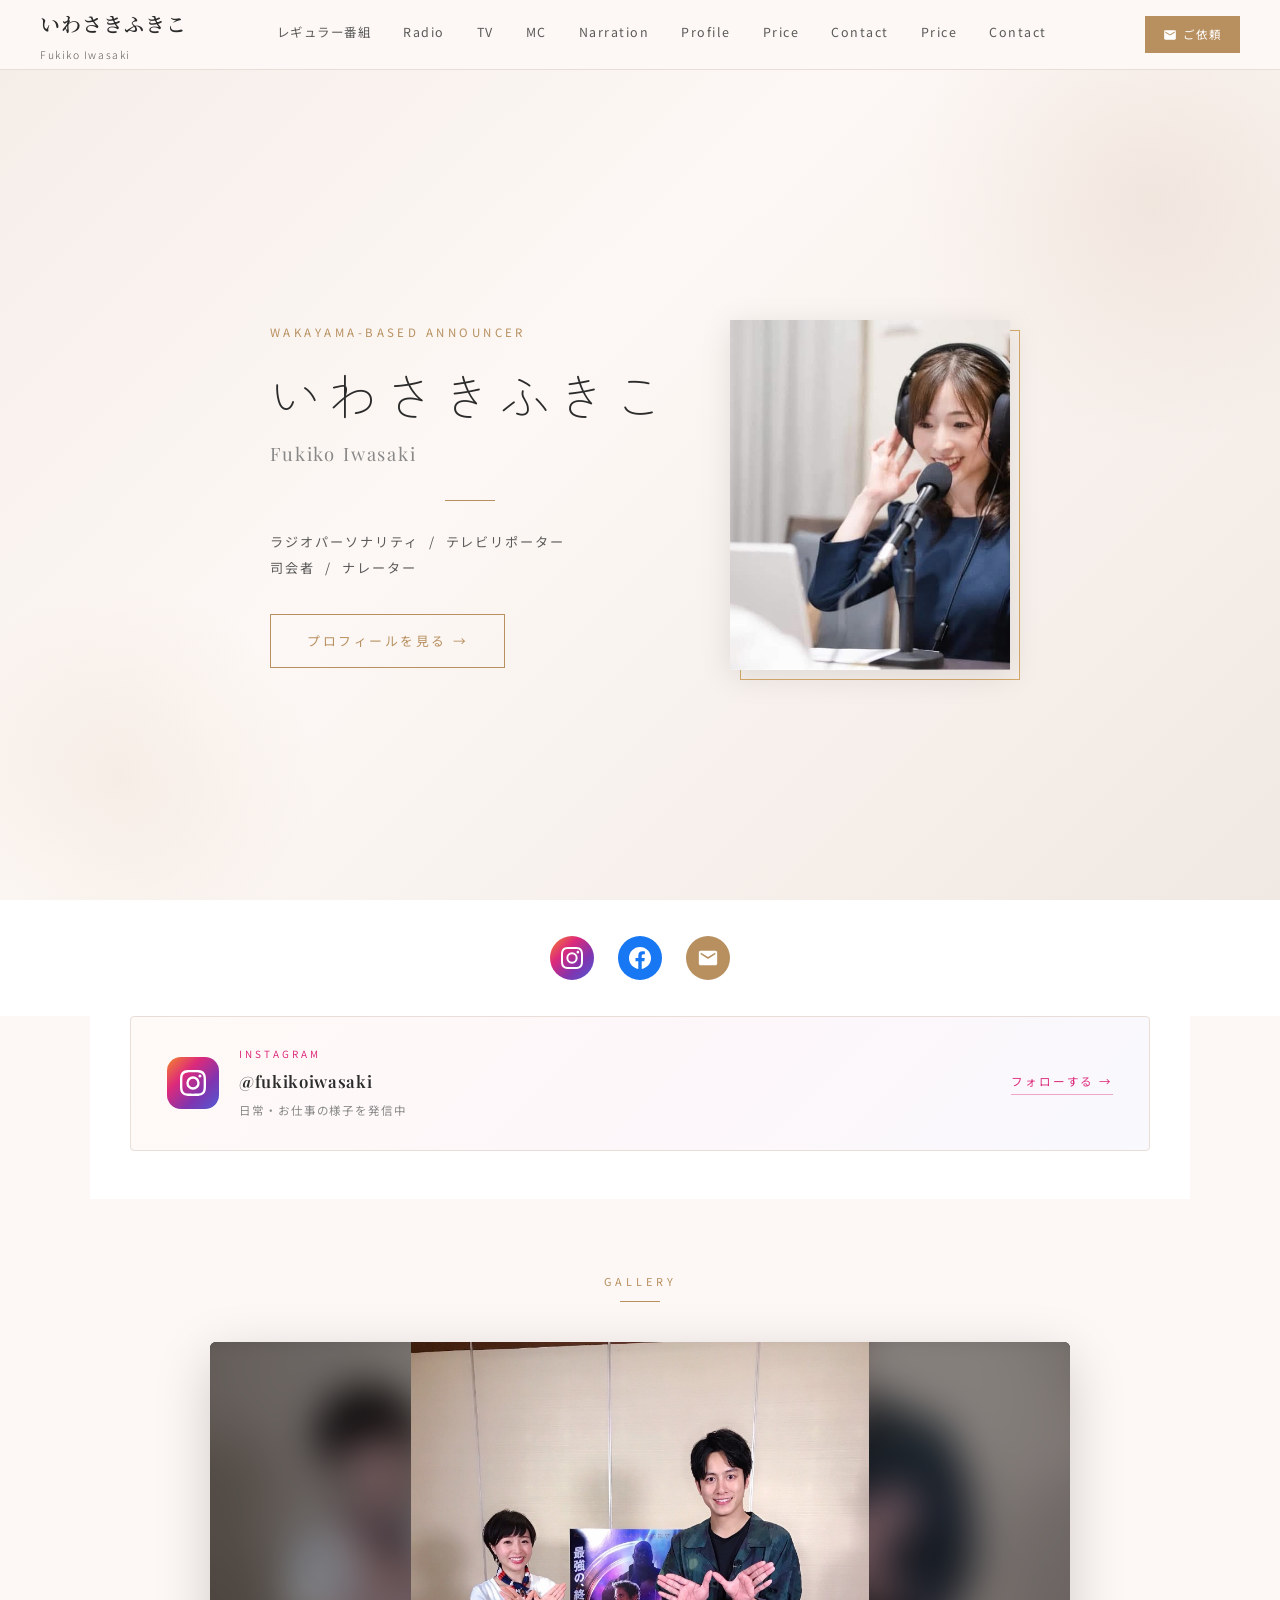
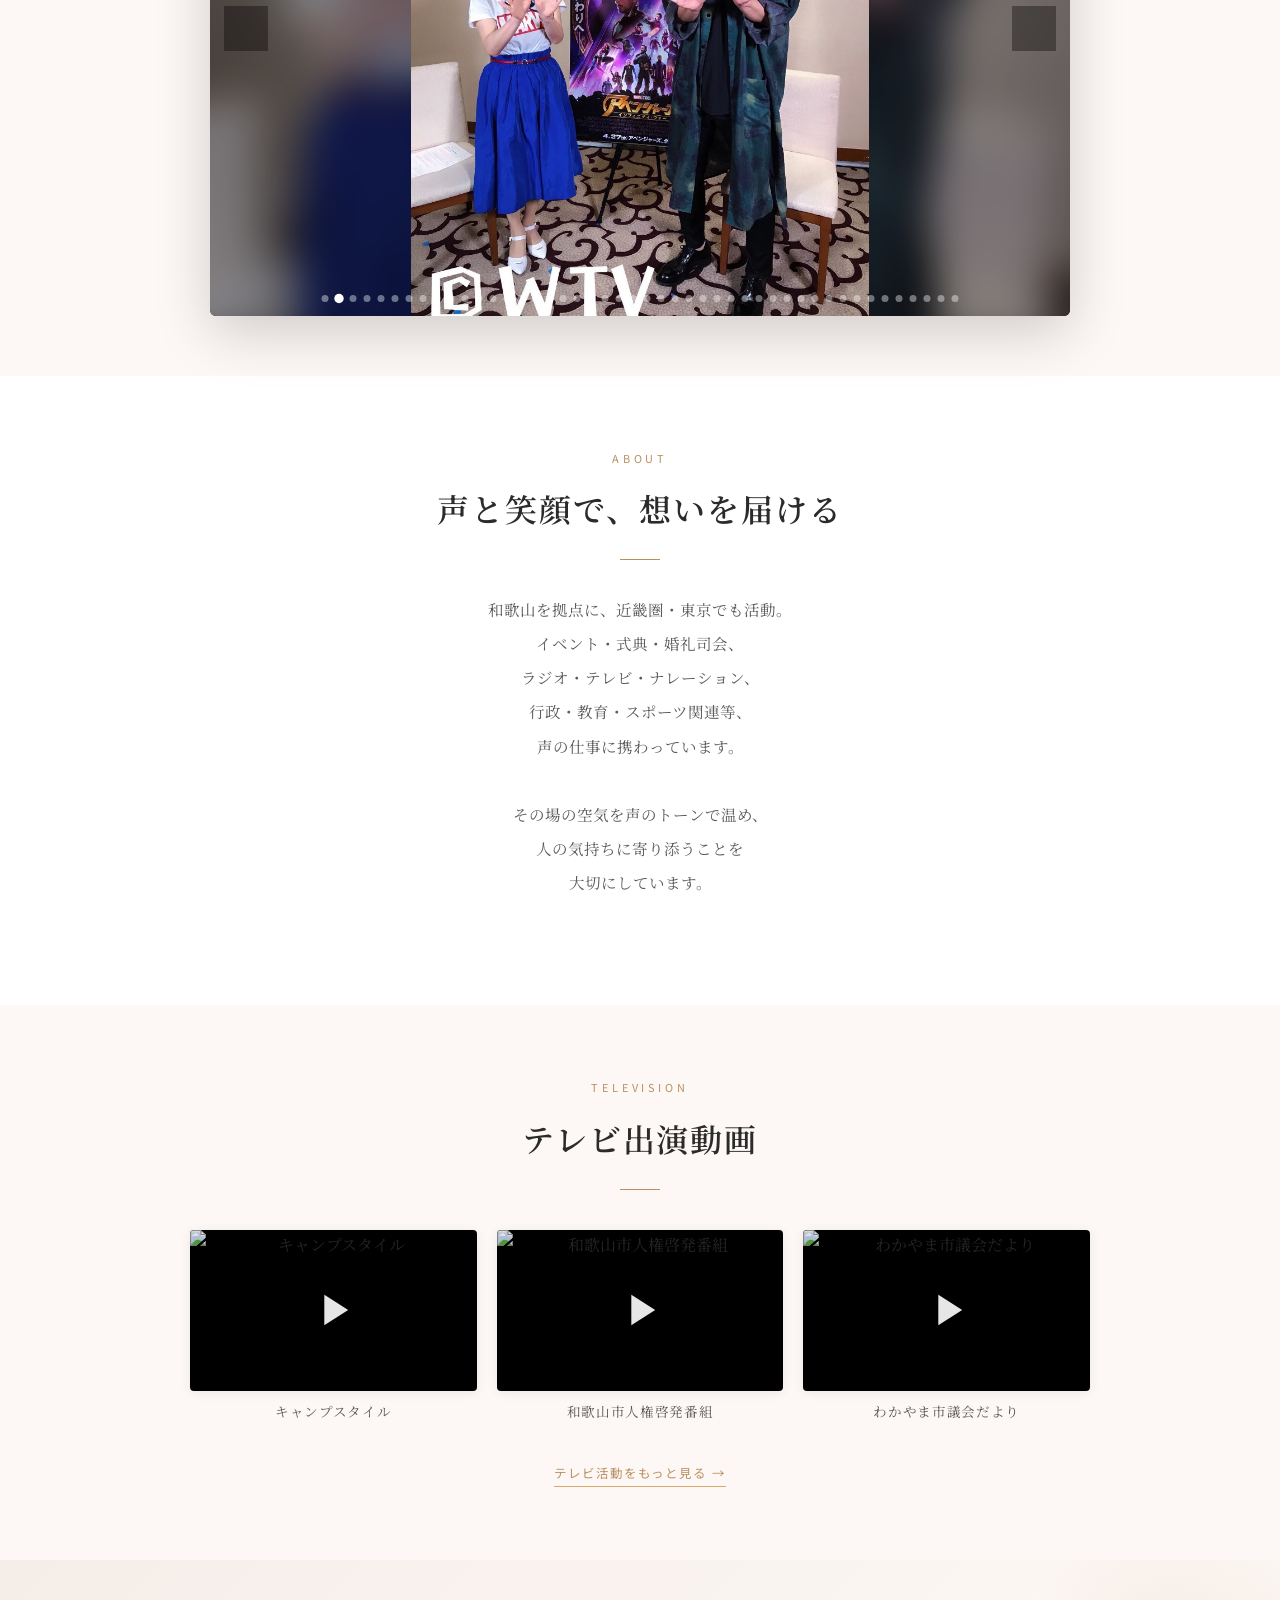
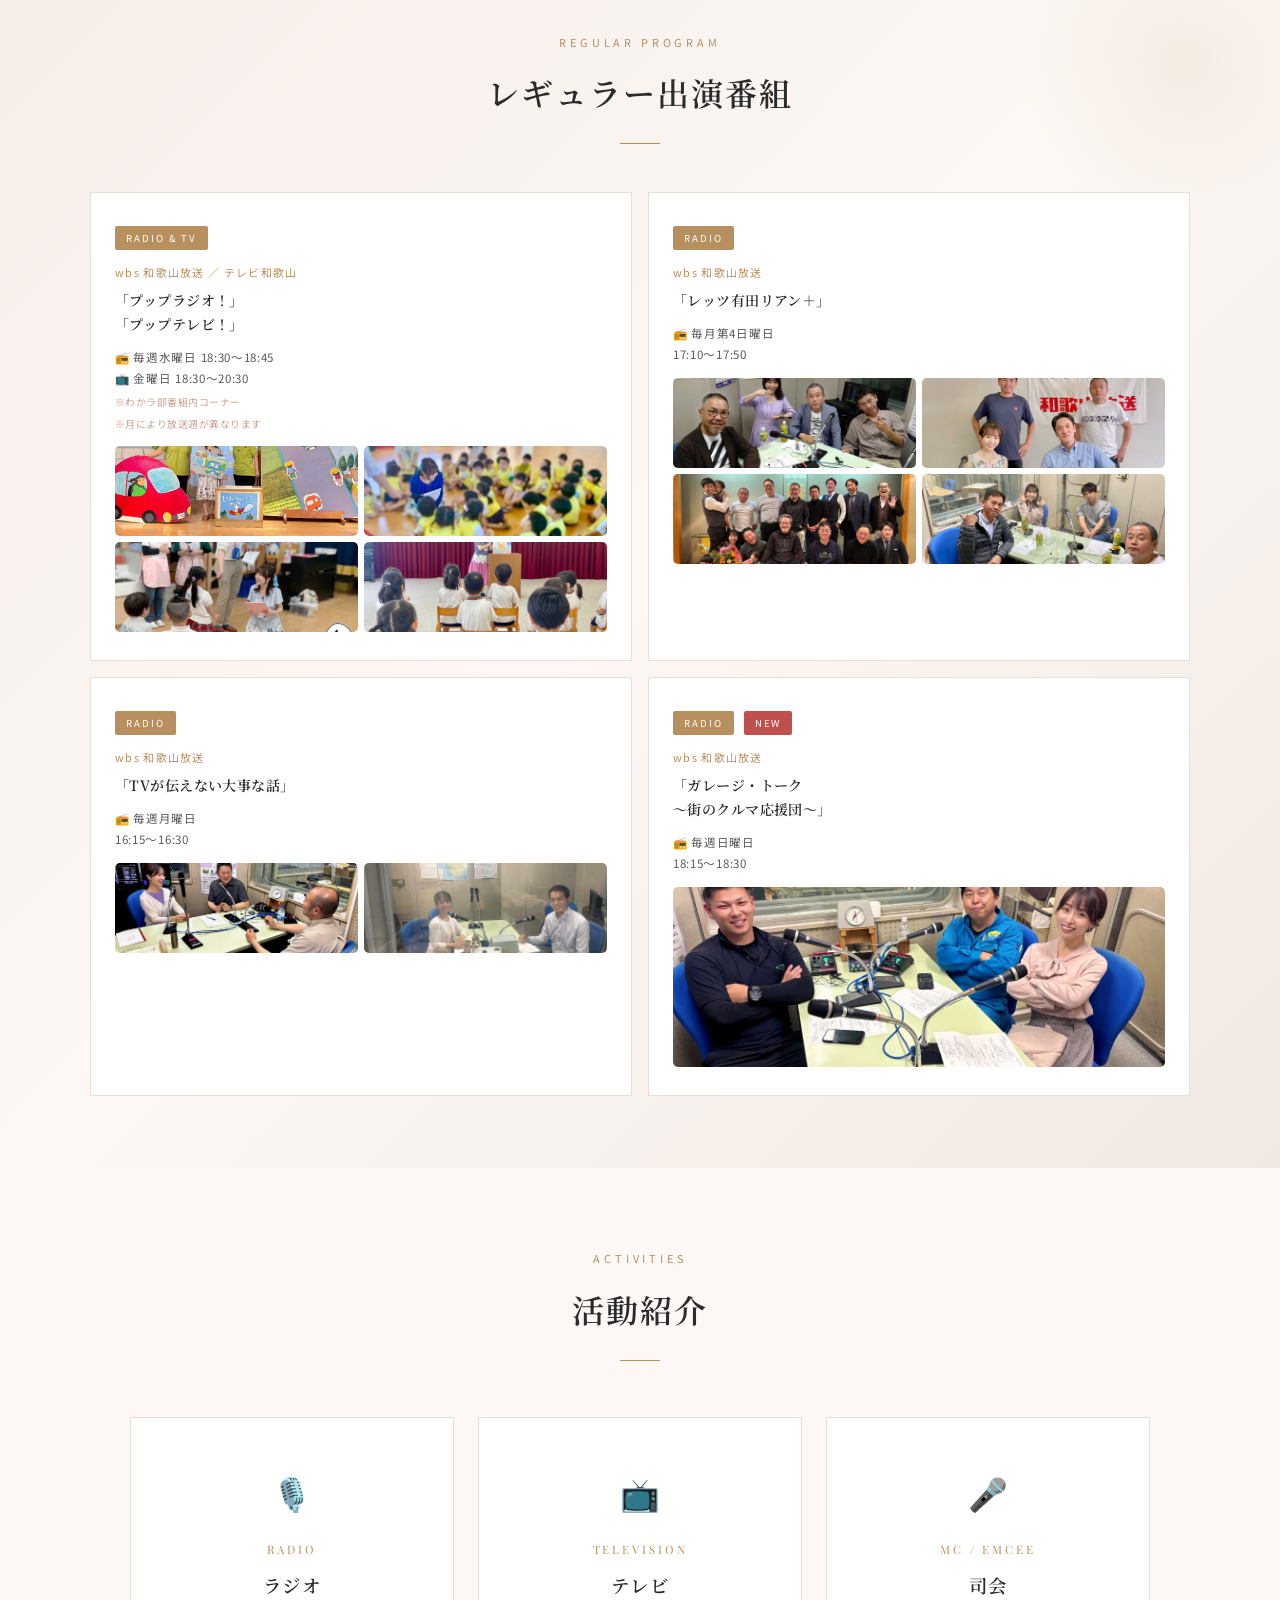
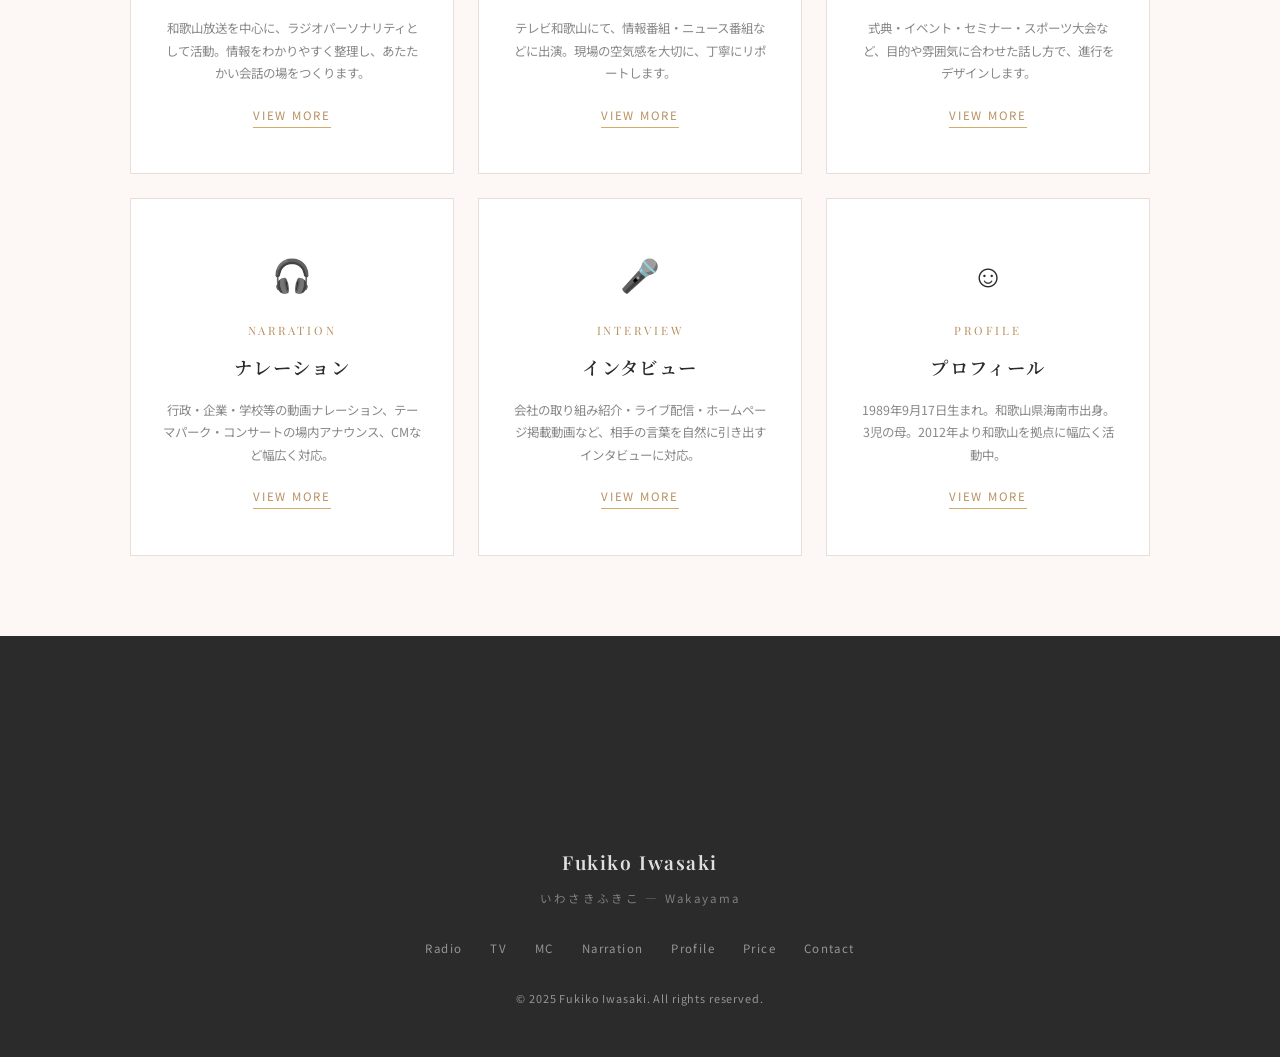
==== commit dacf3f06: "feat: ガレージ・トークにNEWバッジを追加(2026年12月末まで表示)" ====
--- a/index.html
+++ b/index.html
@@ -272,6 +272,7 @@
           <!-- ガレージ・トーク ～街のクルマ応援団～（新番組） -->
           <div class="program-trigger-card prog-float" id="triggerGarage">
             <span class="ptc-badge b-radio">RADIO</span>
+            <span class="ptc-badge b-new" data-until="2026-12-31">NEW</span>
             <p class="ptc-station">wbs 和歌山放送</p>
             <p class="ptc-title">「ガレージ・トーク<br>～街のクルマ応援団～」</p>
             <p class="ptc-airtime">📻 毎週日曜日<br>18:15〜18:30</p>
@@ -705,6 +706,12 @@
     }, { threshold: 0.12 });
     document.querySelectorAll('.fade-up, .timeline-item, .zoom-in-title, .card-float, .label-slide, .prog-float').forEach(el => observer.observe(el));
 
+    // NEWバッジ — data-until(YYYY-MM-DD)の当日末までで自動的に非表示
+    document.querySelectorAll('[data-until]').forEach(el => {
+      const end = new Date(el.dataset.until + 'T23:59:59+09:00');
+      if (new Date() > end) el.remove();
+    });
+
     // Hero entrance — DOMContentLoaded後に即起動
     document.querySelector('.hero').classList.add('hero-loaded');
 
--- a/style.css
+++ b/style.css
@@ -1878,6 +1878,7 @@
 .ptc-badge.b-radio  { background: #b89060; }
 .ptc-badge.b-tv     { background: #c9a090; }
 .ptc-badge.b-assist { background: #999; }
+.ptc-badge.b-new    { background: #c0504d; margin-left: 6px; }
 .ptc-station {
   font-family: var(--font-sans);
   font-size: 0.68rem;
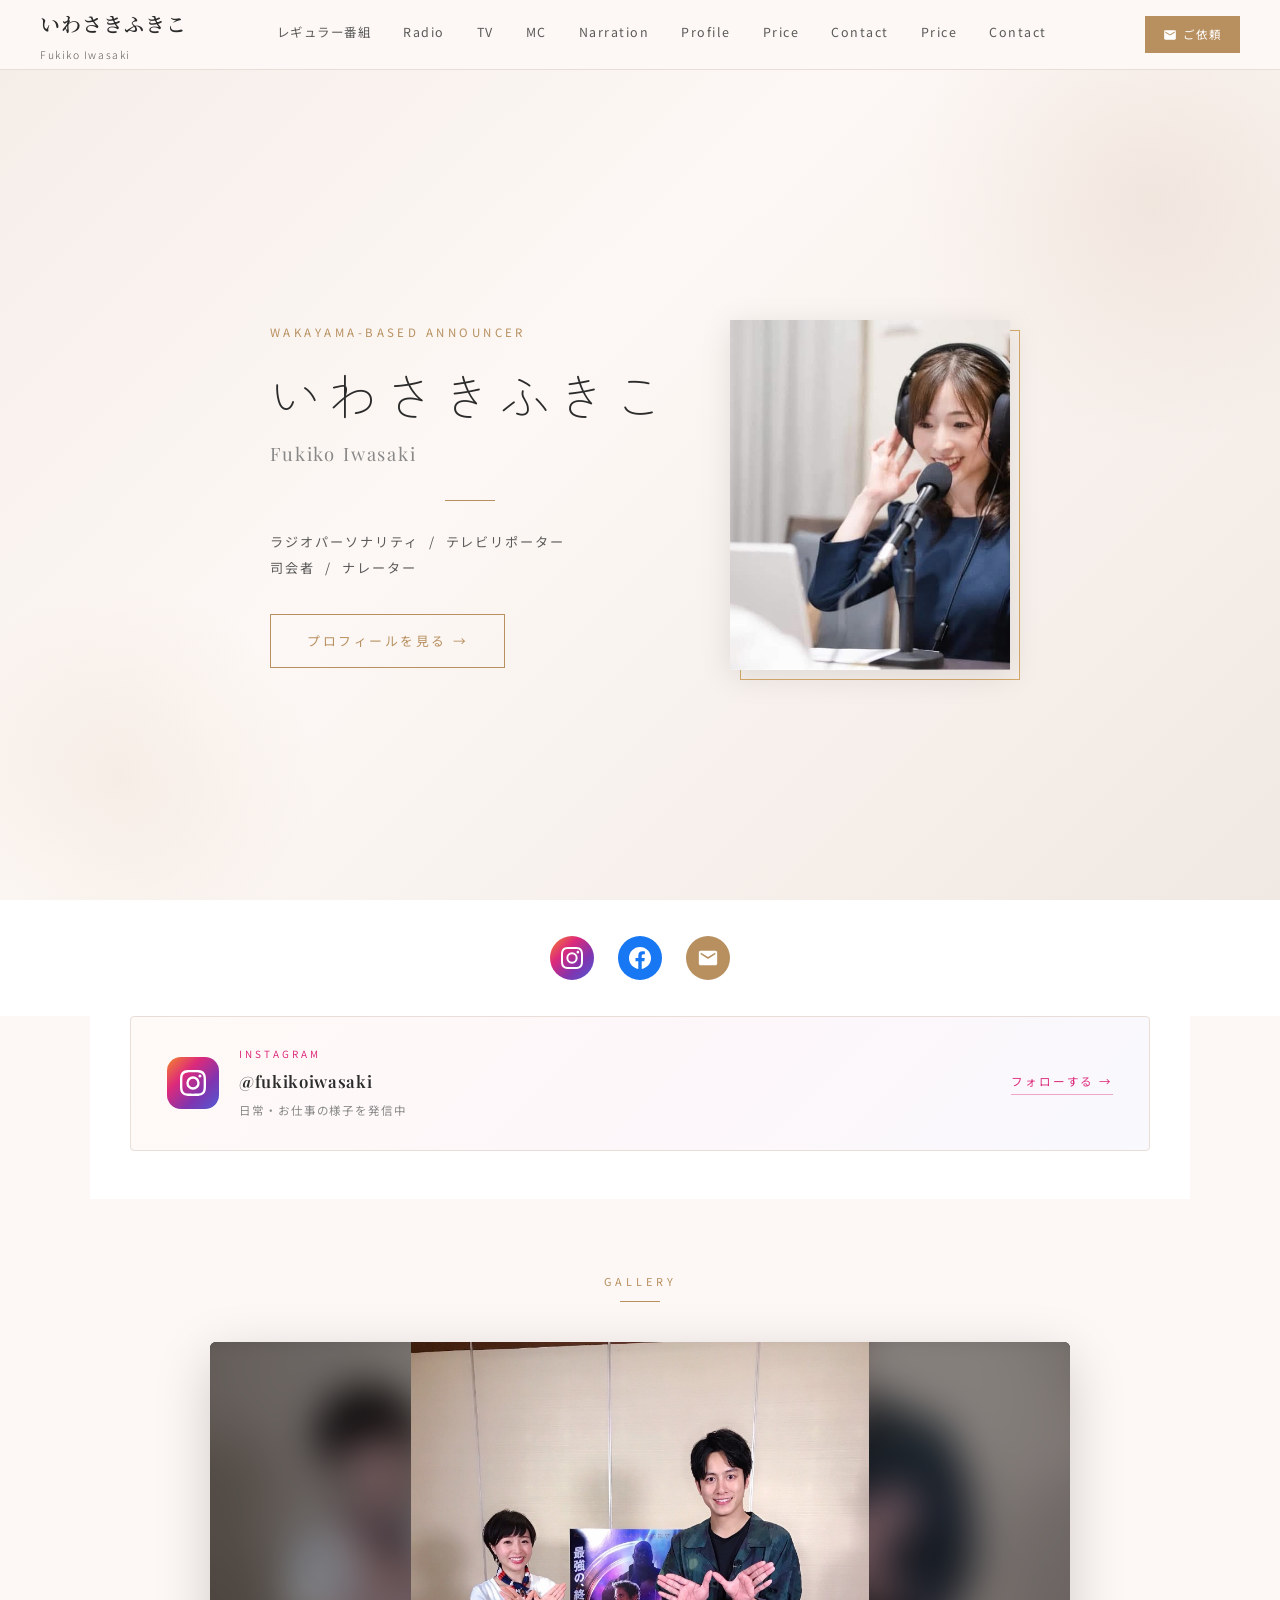
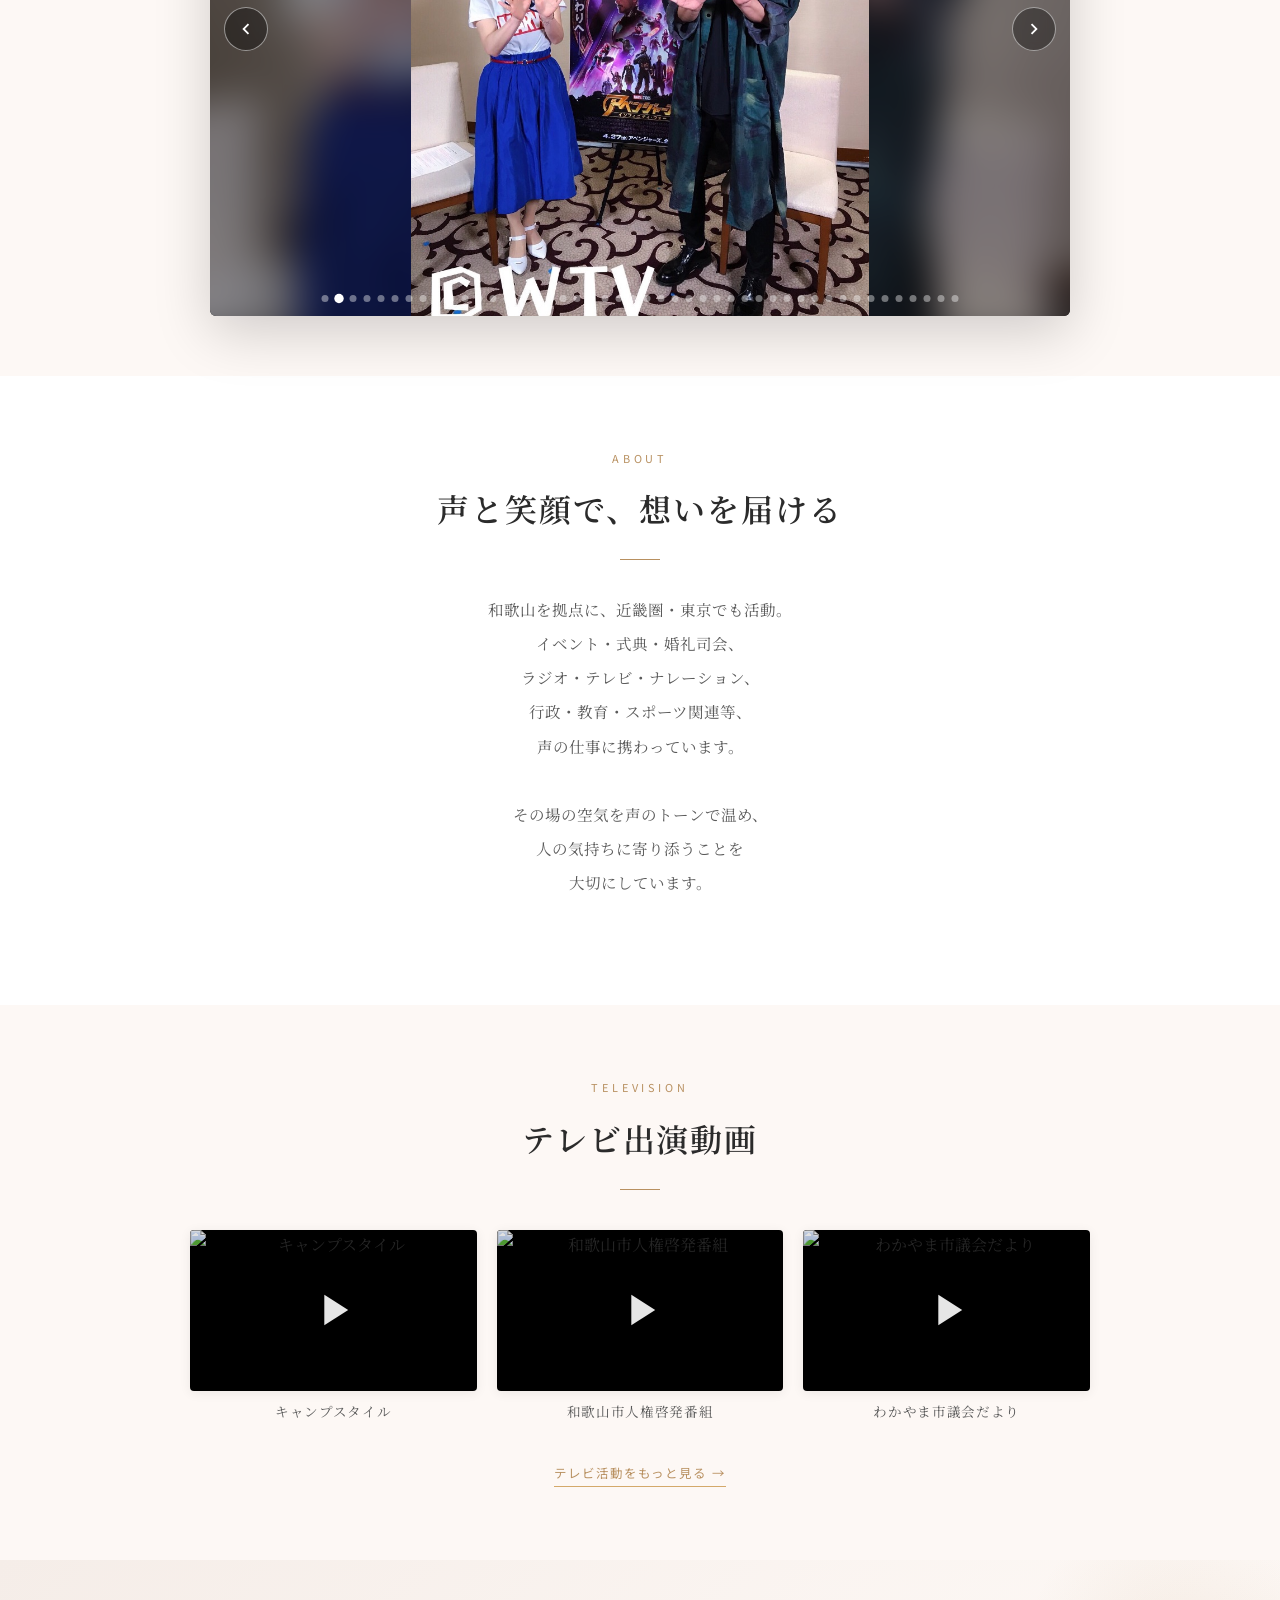
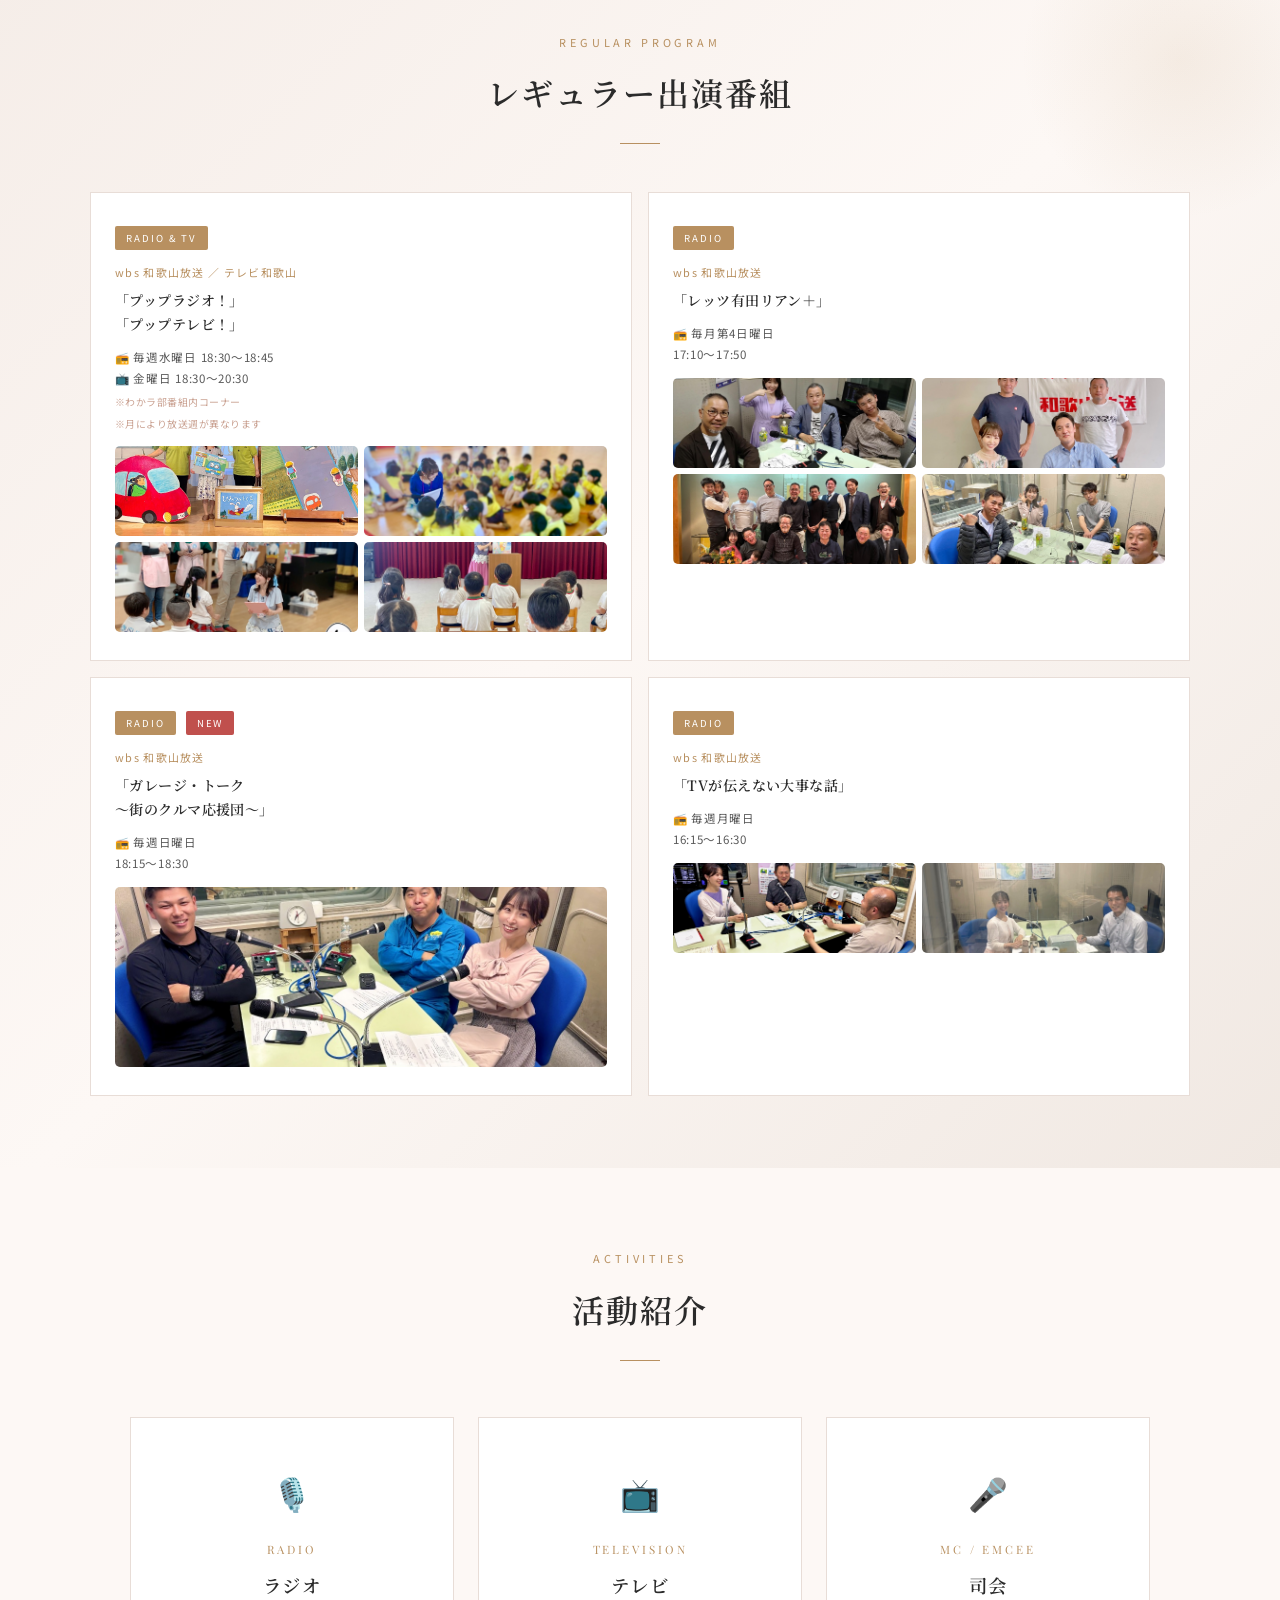
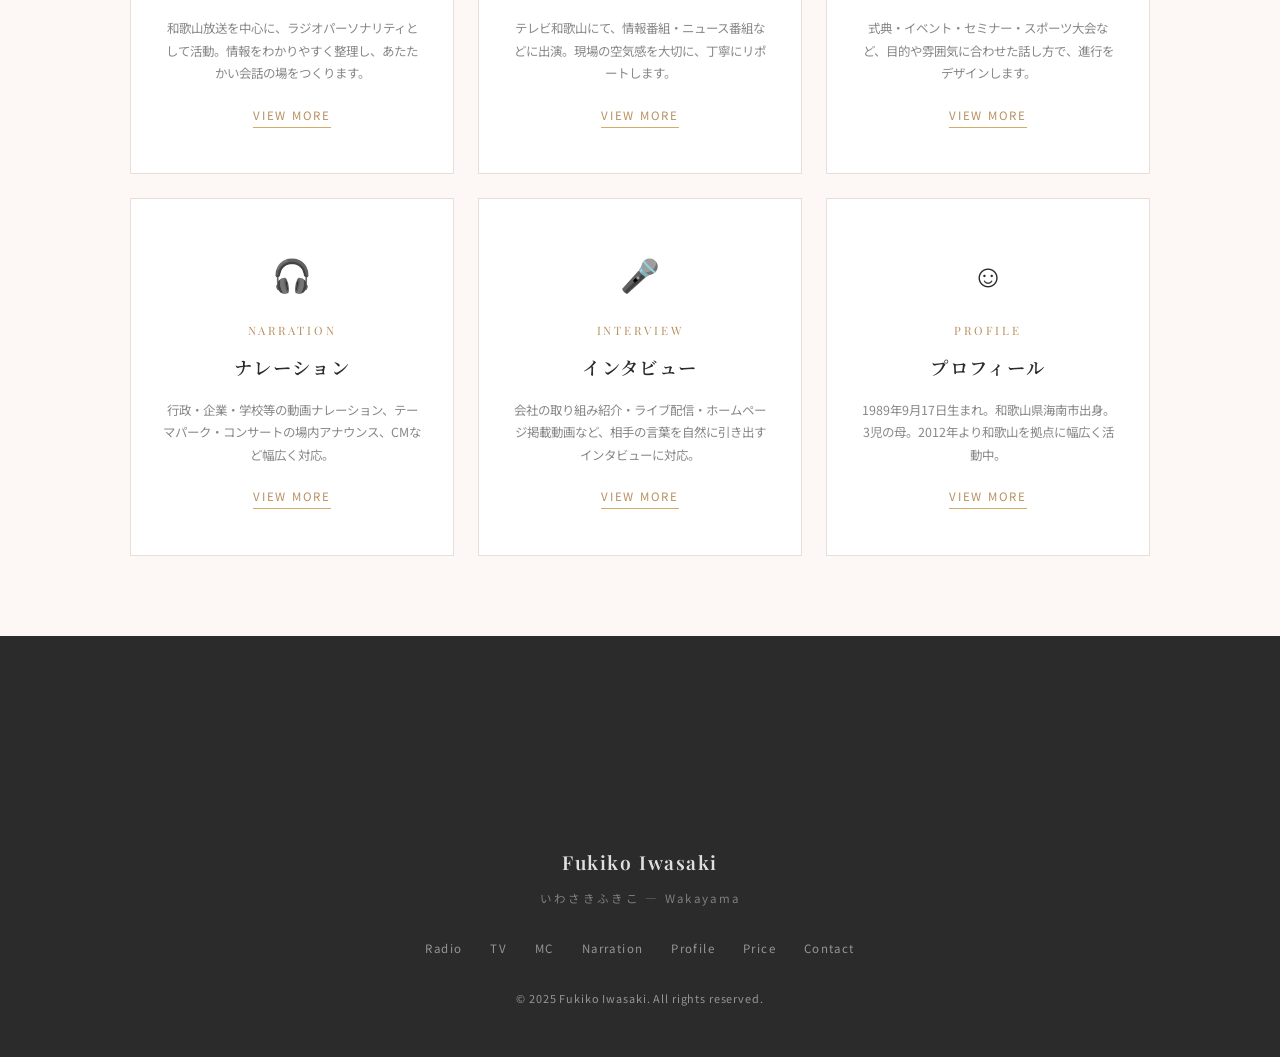
==== commit c46f26da: "style: ガレージ・トークをプップラジオ・テレビの下段に配置" ====
--- a/index.html
+++ b/index.html
@@ -257,6 +257,18 @@
             </div>
           </div>
 
+          <!-- ガレージ・トーク ～街のクルマ応援団～（新番組） -->
+          <div class="program-trigger-card prog-float" id="triggerGarage">
+            <span class="ptc-badge b-radio">RADIO</span>
+            <span class="ptc-badge b-new" data-until="2026-12-31">NEW</span>
+            <p class="ptc-station">wbs 和歌山放送</p>
+            <p class="ptc-title">「ガレージ・トーク<br>～街のクルマ応援団～」</p>
+            <p class="ptc-airtime">📻 毎週日曜日<br>18:15〜18:30</p>
+            <div class="ptc-photos" style="grid-template-columns:1fr;">
+              <img src="garage-photo-1.jpg" alt="ガレージ・トーク スタジオ収録" loading="lazy" style="height:180px;">
+            </div>
+          </div>
+
           <!-- TVが伝えない大事な話 -->
           <div class="program-trigger-card assist-card prog-float" id="triggerTV">
             <span class="ptc-badge b-radio">RADIO</span>
@@ -269,17 +281,6 @@
             </div>
           </div>
 
-          <!-- ガレージ・トーク ～街のクルマ応援団～（新番組） -->
-          <div class="program-trigger-card prog-float" id="triggerGarage">
-            <span class="ptc-badge b-radio">RADIO</span>
-            <span class="ptc-badge b-new" data-until="2026-12-31">NEW</span>
-            <p class="ptc-station">wbs 和歌山放送</p>
-            <p class="ptc-title">「ガレージ・トーク<br>～街のクルマ応援団～」</p>
-            <p class="ptc-airtime">📻 毎週日曜日<br>18:15〜18:30</p>
-            <div class="ptc-photos" style="grid-template-columns:1fr;">
-              <img src="garage-photo-1.jpg" alt="ガレージ・トーク スタジオ収録" loading="lazy" style="height:180px;">
-            </div>
-          </div>
 
         </div>
 
